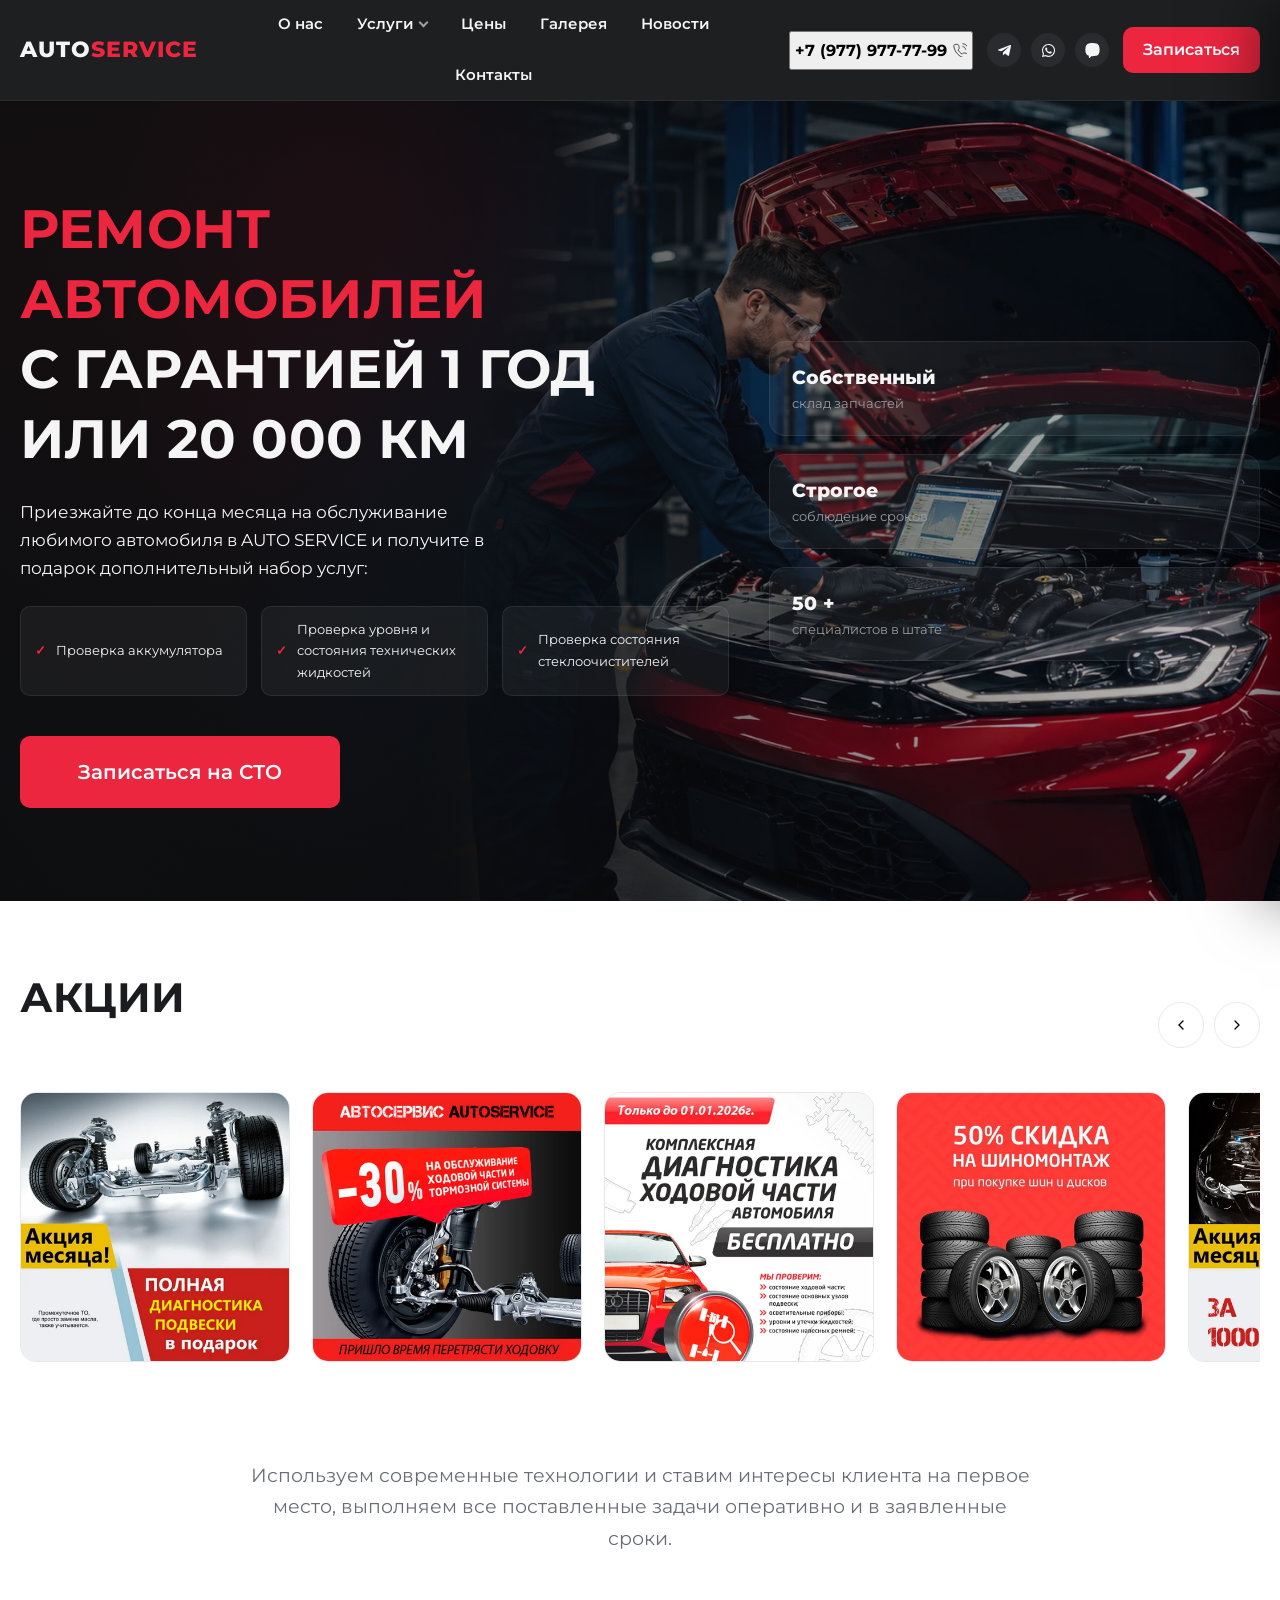
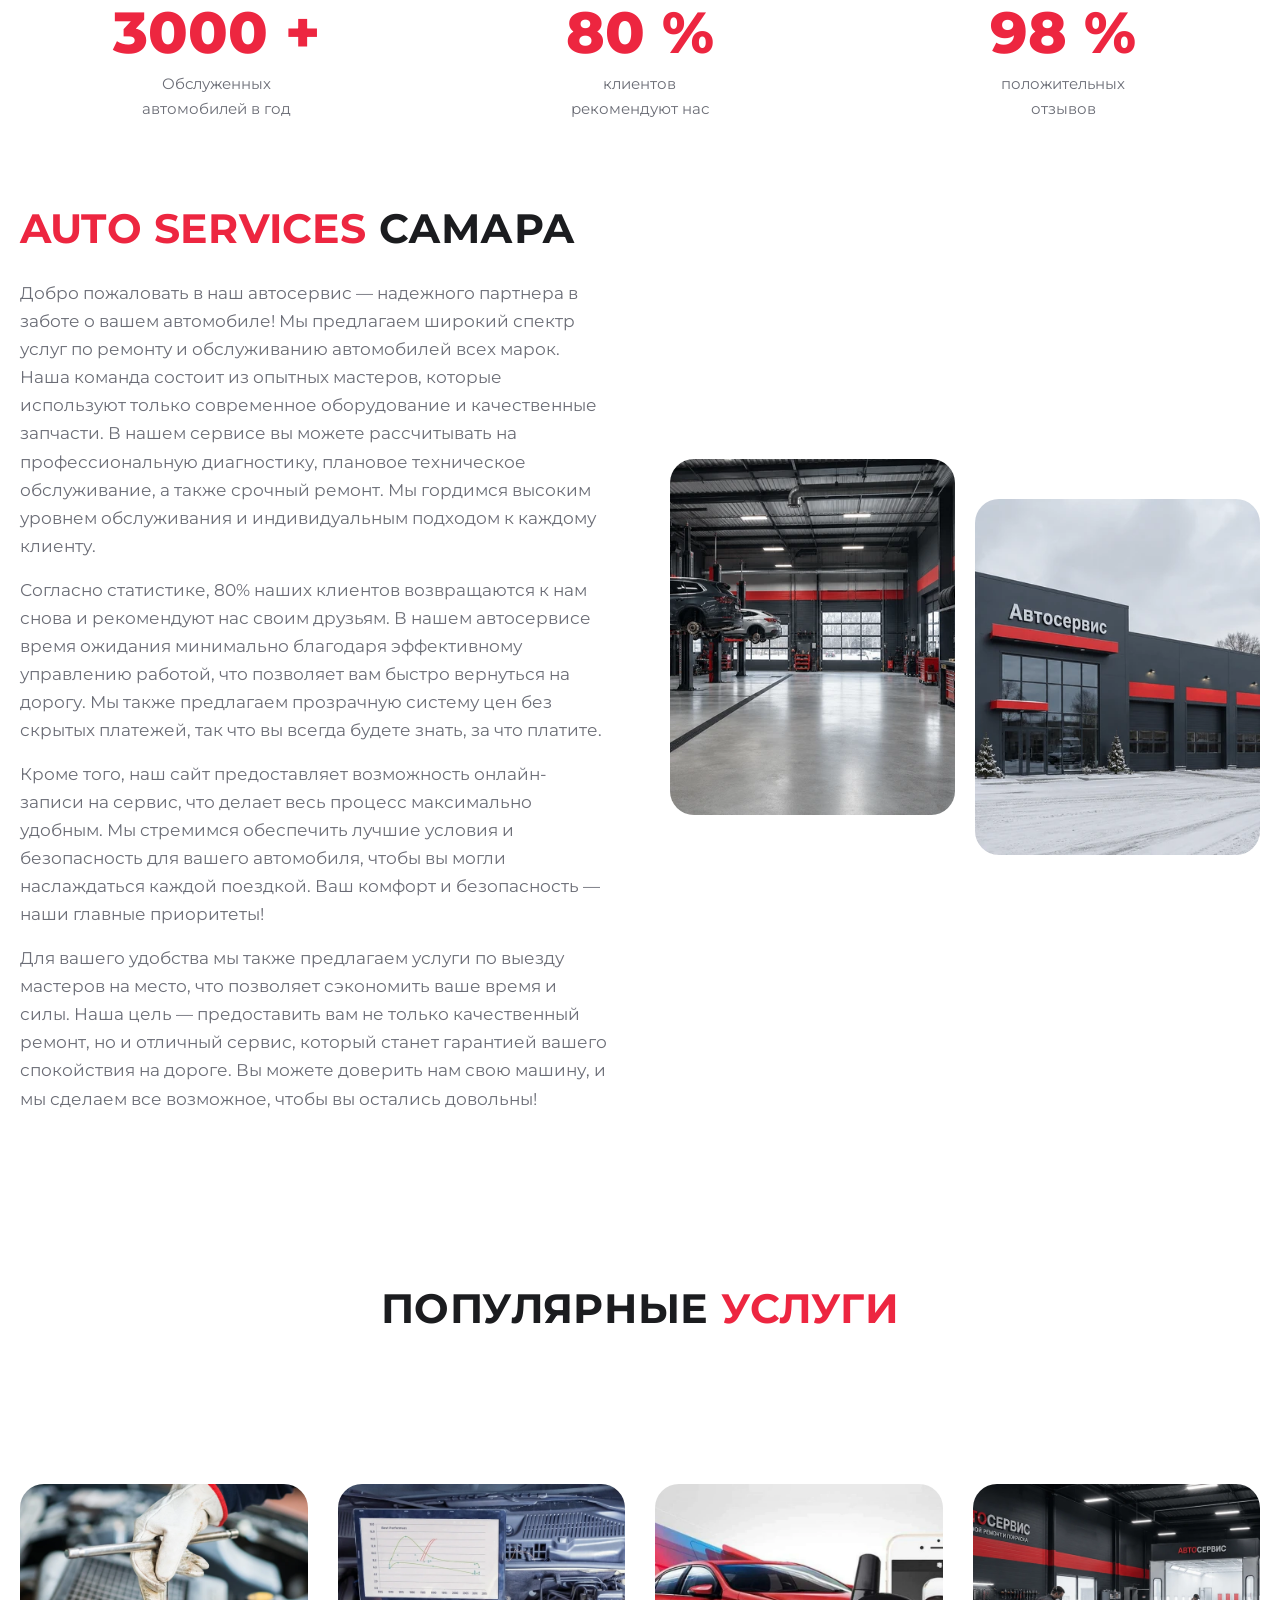
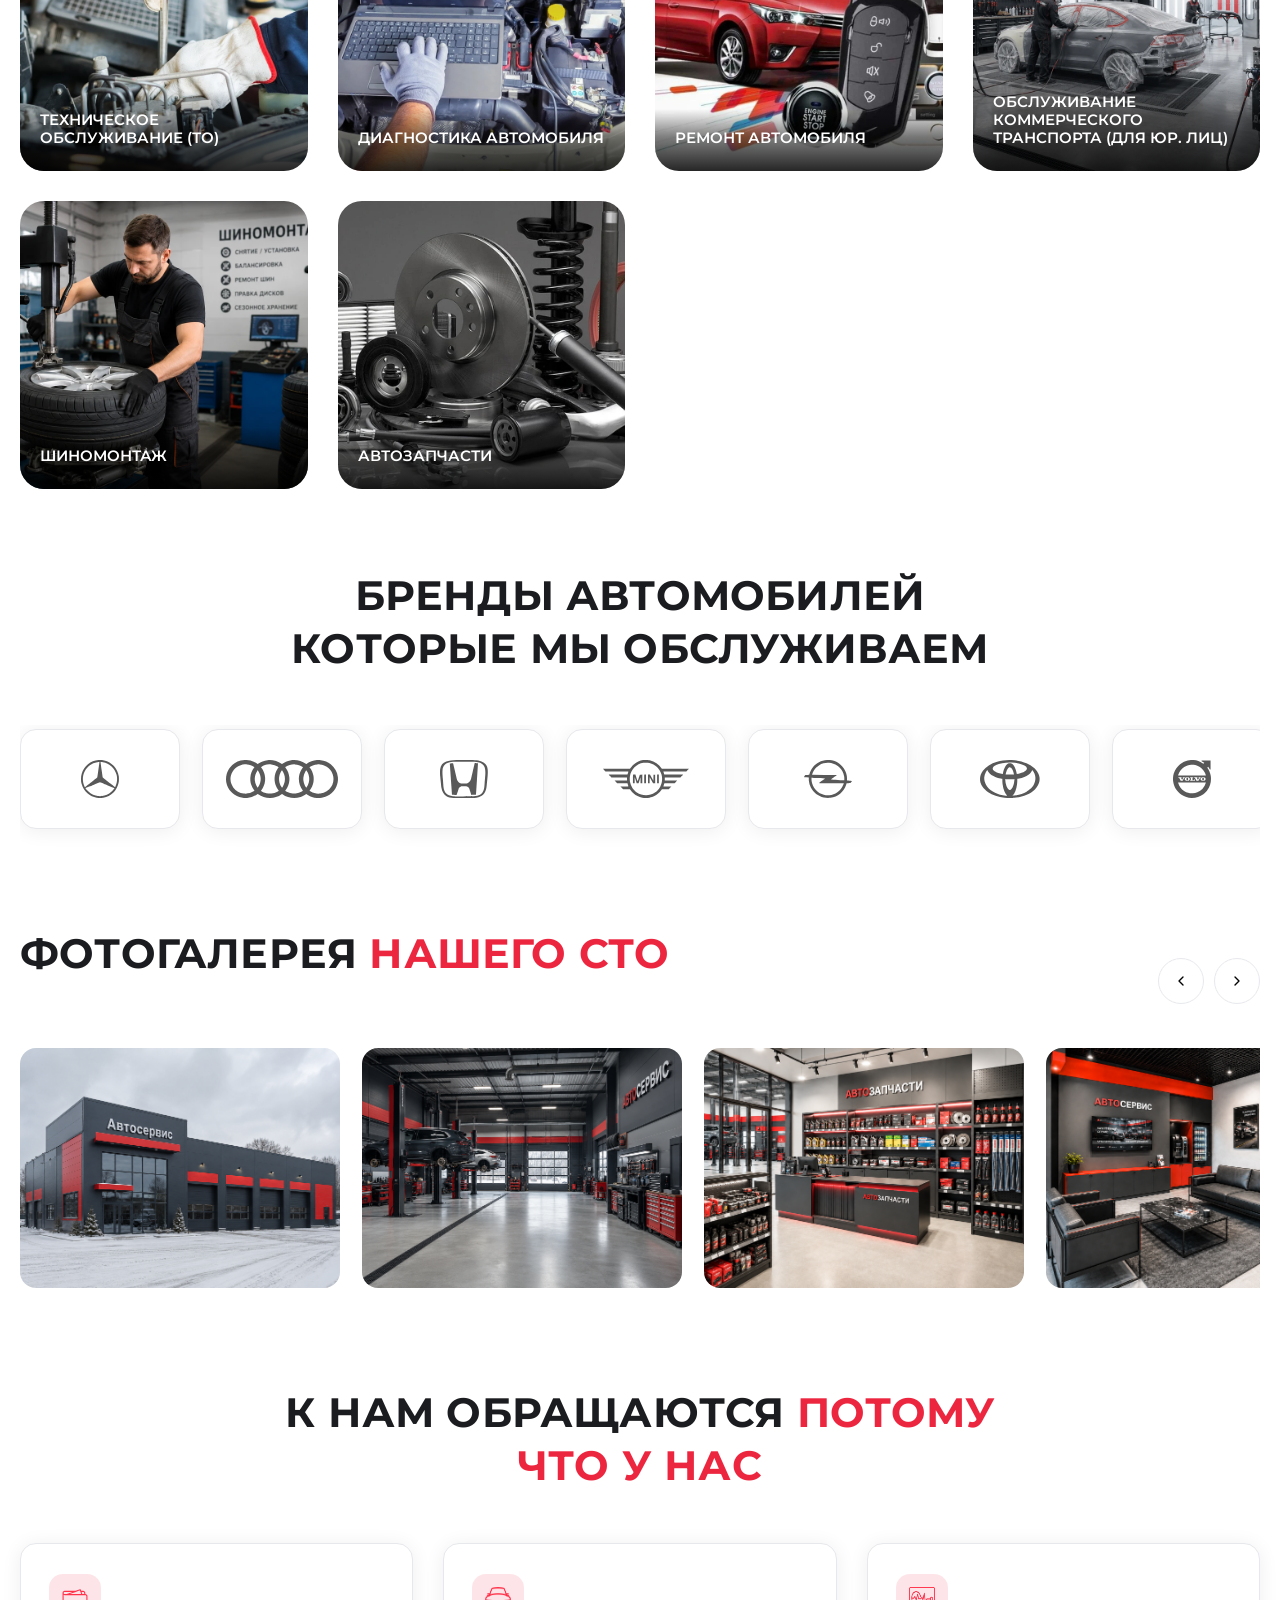
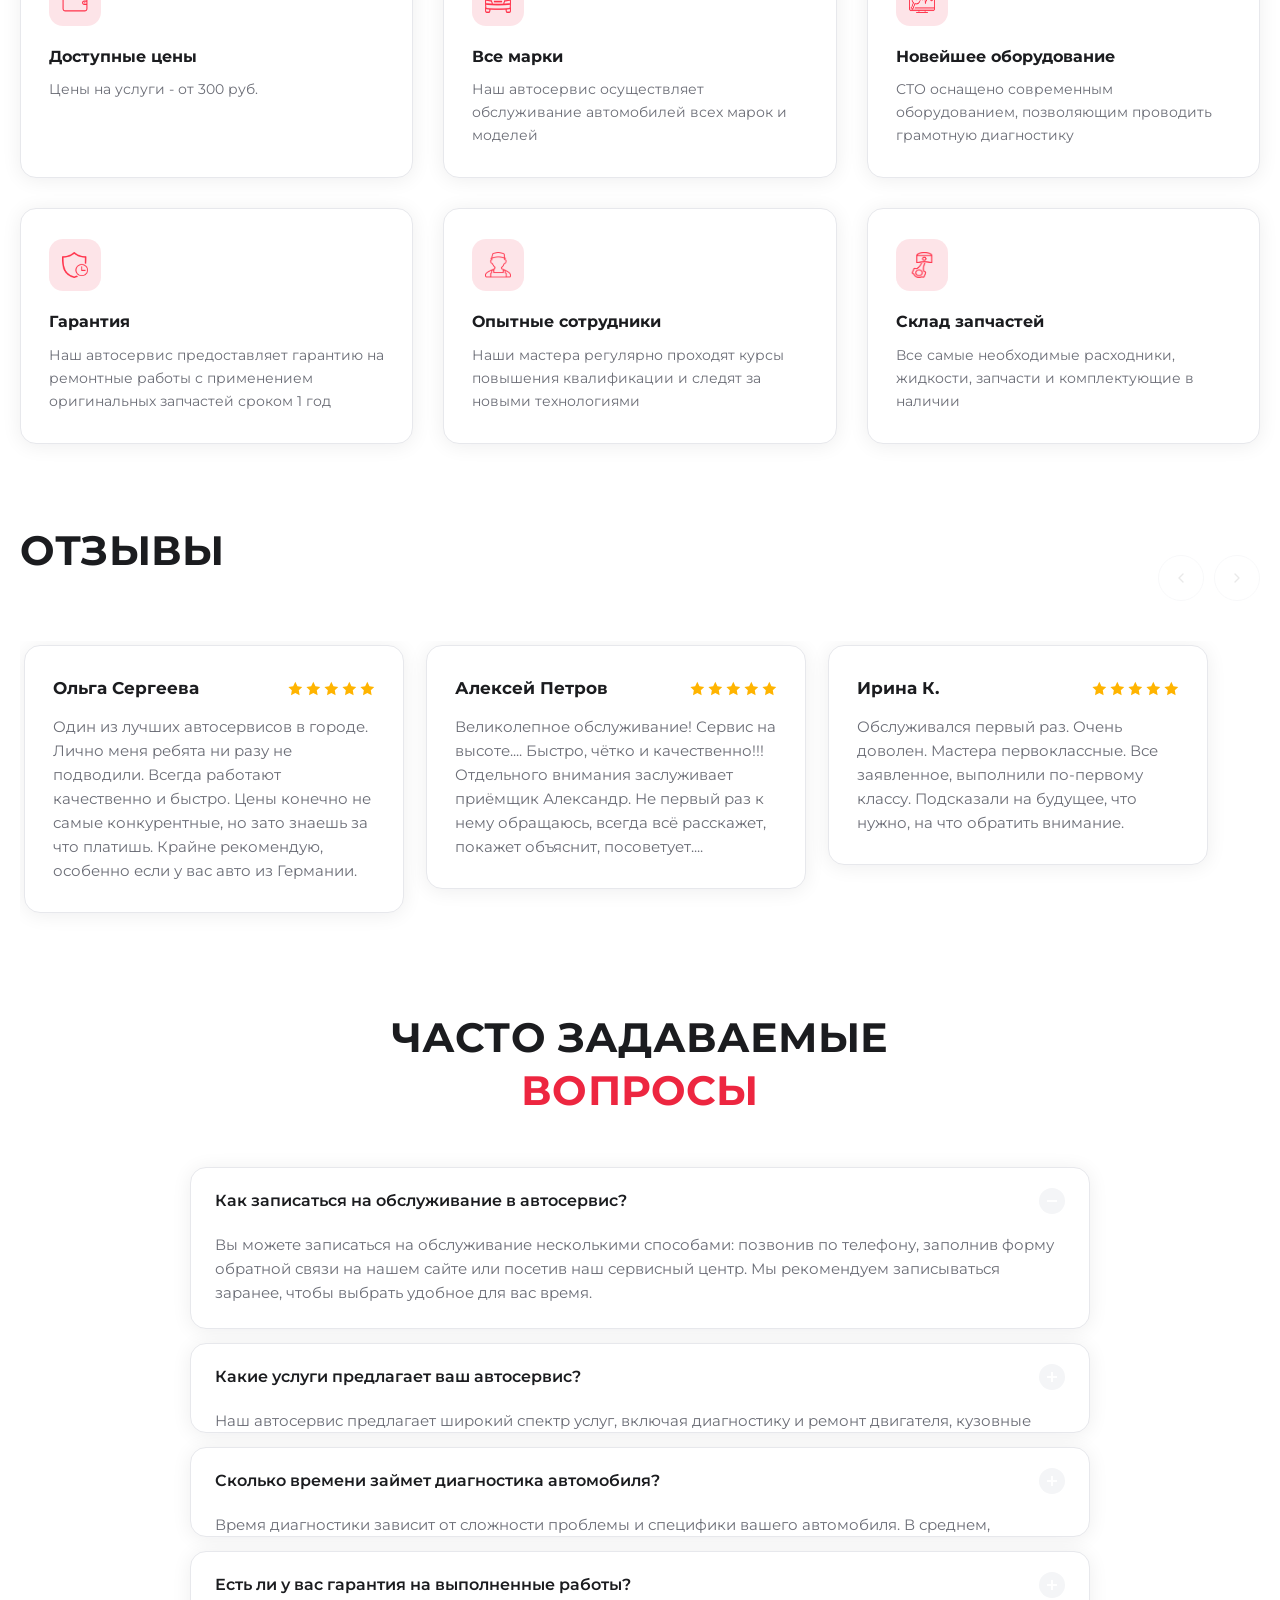
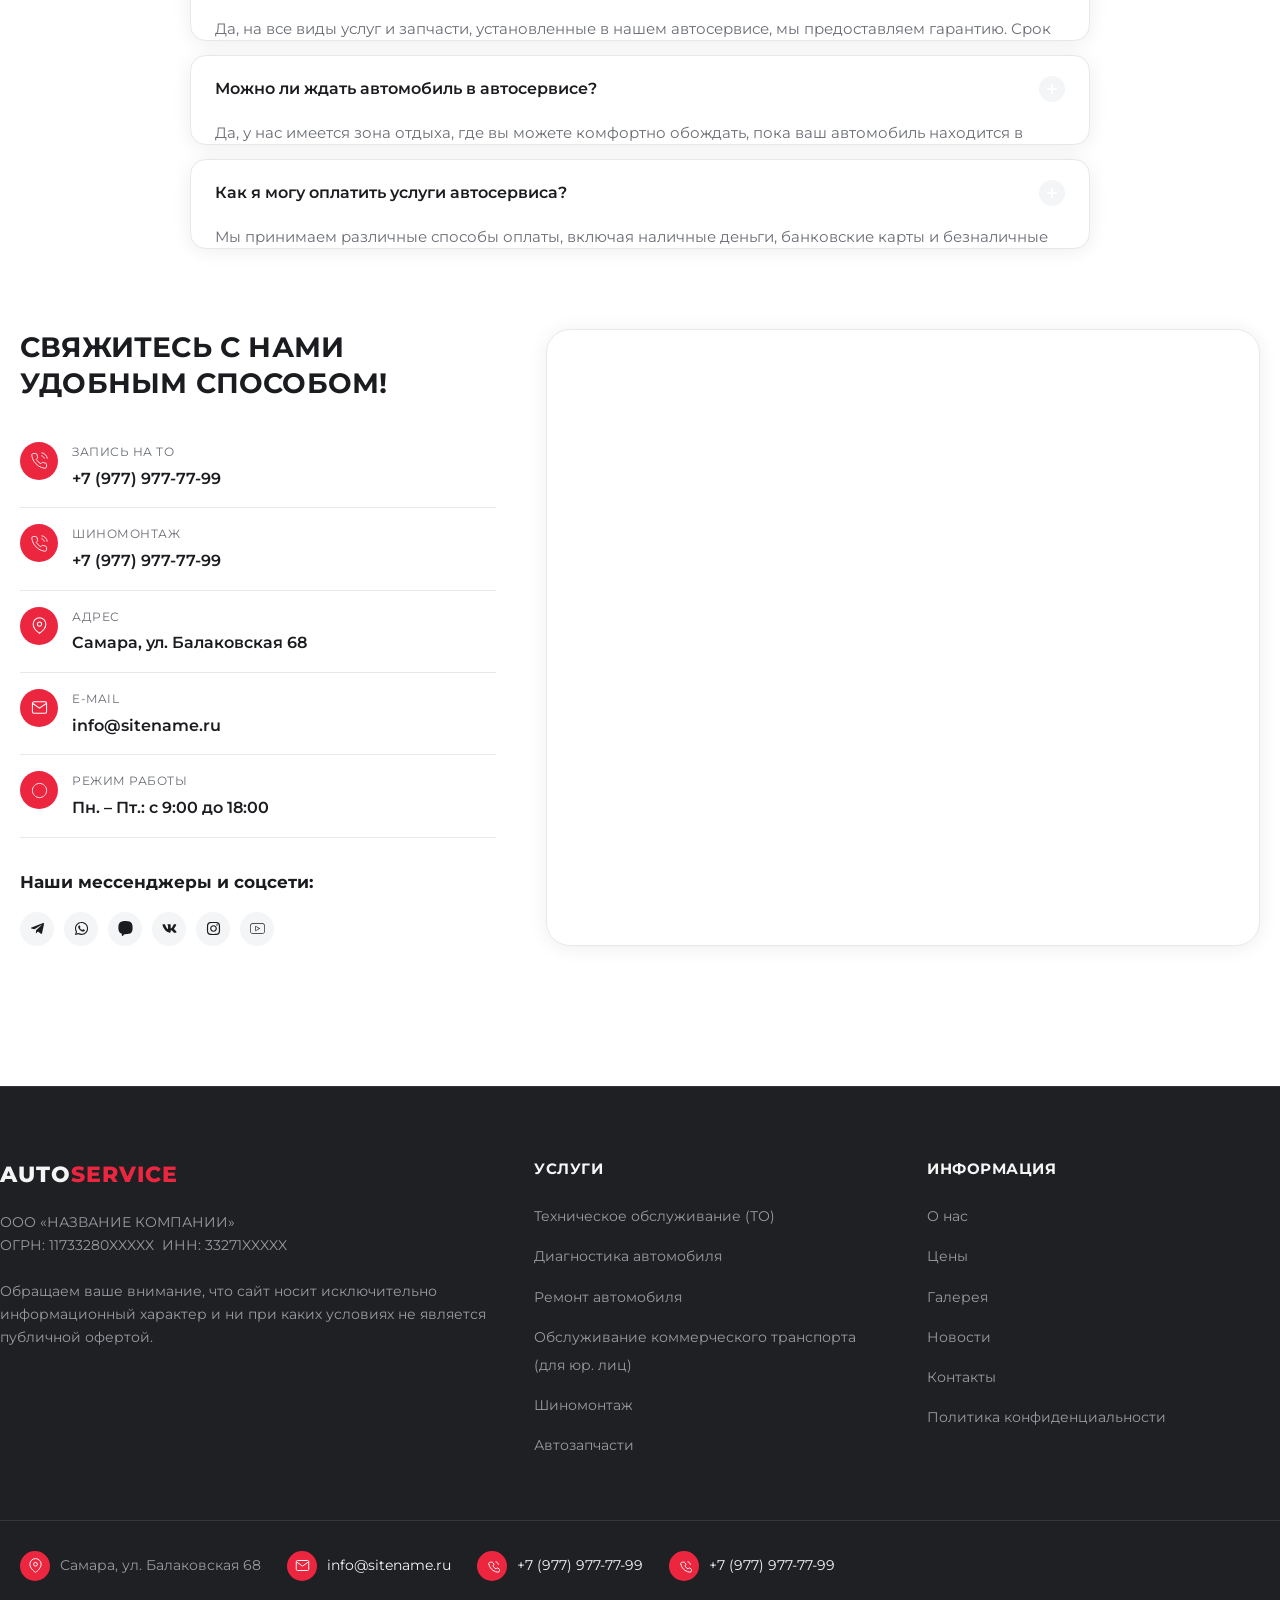
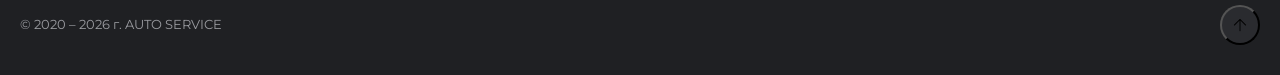
==== index.html @ 825cad97 "12" ====
<!doctype html>
<html lang="ru">
<head>
<meta charset="utf-8">
<title>AUTO SERVICE — автосервис в Самаре: ремонт, диагностика, шиномонтаж</title>
<meta name="description" content="Автосервис полного цикла в Самаре: ремонт двигателя, ходовой части, диагностика, шиномонтаж, детейлинг, установка доп. оборудования. Гарантия 1 год.">
<meta name="viewport" content="width=device-width, initial-scale=1">
<meta http-equiv="X-UA-Compatible" content="IE=edge">
<meta name="theme-color" content="#17181a">
<link rel="shortcut icon" type="image/x-icon" href="img/favicon.ico">
<link rel="stylesheet" href="css/vendor/fancybox.css">
<link rel="stylesheet" href="css/style.css">
</head>
<body class="">

<div class="overlay"></div>
<nav class="mobile_menu">
  <ul>
    <li><a href="about.html">О нас</a></li>
    <li class="has_sub">
		<a href="uslugi.html">Услуги<span class="submenu_toggle"></span></a>
		<ul>
			<li class="has_sub">
				<a href="uslugi-diagnostika.html">Техническое обслуживание (ТО)<span class="submenu_toggle"></span></a>
				<ul>
					<li><a href="uslugi-diagnostika-diagnostika-xodovoj-chasti.html">Замена масла в двигателе и фильтров</a></li>
					<li><a href="uslugi-diagnostika-diagnostika-xodovoj-chasti.html">Обслуживание АКПП, МКПП, DSG, вариаторов (замена масла)</a></li>
					<li><a href="uslugi-diagnostika-diagnostika-xodovoj-chasti.html">Замена ремня и цепей ГРМ</a></li>
					<li><a href="uslugi-diagnostika-diagnostika-xodovoj-chasti.html">Замена технических жидкостей (антифриз, тормозная, ГУР)</a></li>
					<li><a href="uslugi-diagnostika-diagnostika-xodovoj-chasti.html">Замена свечей зажигания</a></li>
					<li><a href="uslugi-diagnostika-diagnostika-xodovoj-chasti.html">Обслуживание кондиционера</a></li>
					<li><a href="uslugi-diagnostika-diagnostika-xodovoj-chasti.html">Промывка инжектора и топливной системы</a></li>
					<li><a href="uslugi-diagnostika-diagnostika-xodovoj-chasti.html">Промывка радиаторов (охлаждения, ГУР)</a></li>
					<li><a href="uslugi-diagnostika-diagnostika-xodovoj-chasti.html">Обслуживание тормозной системы (замена колодок)</a></li>
					<li><a href="uslugi-diagnostika-diagnostika-xodovoj-chasti.html">Послегарантийное комплексное ТО</a></li>
				</ul>
			</li>			
			<li class="has_sub">
				<a href="uslugi-diagnostika.html">Диагностика автомобиля<span class="submenu_toggle"></span></a>
				<ul>
					<li><a href="uslugi-diagnostika-diagnostika-xodovoj-chasti.html">Комплексная диагностика</a></li>
					<li><a href="uslugi-diagnostika-diagnostika-xodovoj-chasti.html">Компьютерная диагностика</a></li>
					<li><a href="uslugi-diagnostika-diagnostika-xodovoj-chasti.html">Диагностика двигателя и электрооборудования</a></li>
					<li><a href="uslugi-diagnostika-diagnostika-xodovoj-chasti.html">Диагностика АКПП, МКПП, DSG, вариаторов</a></li>
					<li><a href="uslugi-diagnostika-diagnostika-xodovoj-chasti.html">Диагностика ходовой части и подвески</a></li>
					<li><a href="uslugi-diagnostika-diagnostika-xodovoj-chasti.html">Диагностика рулевого управления</a></li>
					<li><a href="uslugi-diagnostika-diagnostika-xodovoj-chasti.html">Диагностика тормозной системы</a></li>
					<li><a href="uslugi-diagnostika-diagnostika-xodovoj-chasti.html">Диагностика системы охлаждения</a></li>
					<li><a href="uslugi-diagnostika-diagnostika-xodovoj-chasti.html">Диагностика кондиционера</a></li>	
				</ul>
			</li>
			<li class="has_sub">
				<a href="uslugi-diagnostika.html">Ремонт автомобиля<span class="submenu_toggle"></span></a>
				<ul>
					<li><a href="uslugi-diagnostika-diagnostika-xodovoj-chasti.html">Ремонт бензиновых и дизельных двигателей</a></li>
					<li><a href="uslugi-diagnostika-diagnostika-xodovoj-chasti.html">Ремонт АКПП, МКПП, DSG, вариаторов / Замена сцепления</a></li>
					<li><a href="uslugi-diagnostika-diagnostika-xodovoj-chasti.html">Ремонт подвески (замена сайлентблоков, рычагов, опор)</a></li>
					<li><a href="uslugi-diagnostika-diagnostika-xodovoj-chasti.html">Ремонт рулевой рейки</a></li>
					<li><a href="uslugi-diagnostika-diagnostika-xodovoj-chasti.html">Сход-развал колес</a></li>
					<li><a href="uslugi-diagnostika-diagnostika-xodovoj-chasti.html">Ремонт тормозной системы</a></li>
					<li><a href="uslugi-diagnostika-diagnostika-xodovoj-chasti.html">Замена тормозных дисков</a></li>
					<li><a href="uslugi-diagnostika-diagnostika-xodovoj-chasti.html">Ремонт выхлопной системы</a></li>
					<li><a href="uslugi-diagnostika-diagnostika-xodovoj-chasti.html">Ремонт системы охлаждения</a></li>
					<li><a href="uslugi-diagnostika-diagnostika-xodovoj-chasti.html">Ремонт топливной системы</a></li>
					<li><a href="uslugi-diagnostika-diagnostika-xodovoj-chasti.html">Ремонт автоэлектрики</a></li>
				</ul>
			</li>
			<li><a href="uslugi-diagnostika.html">Обслуживание коммерческого транспорта (для юр. лиц)</a></li>
			<li><a href="uslugi-diagnostika.html">Шиномонтаж</a></li>
			<li><a href="uslugi-diagnostika.html">Автозапчасти</a></li>
		</ul>
    </li>
    <li><a href="/">Цены</a></li>
    <li><a href="/">Галерея</a></li>
    <li><a href="news.html">Новости</a></li>
    <li><a href="kontaktyi.html">Контакты</a></li>
  </ul>
  <div class="mobile_menu_phone">
    <div class="phone_line"><a href="tel:+79779777799" style="font-weight:700;font-size:17px;">+7 (977) 977-77-99</a></div>
    <div class="phone_line"><a href="tel:+79779777799" style="font-weight:700;font-size:17px;">+7 (977) 977-77-99</a></div>
    <div style="margin-top:14px;"><a href="#feedback" class="btn full_width" data-modal="#feedback" data-modal-title="Заказать звонок">Заказать звонок</a></div>
  </div>
  <ul class="social_nav mobile_menu_social">
    <li><a href="/" target="_blank" rel="noopener"><svg width="15" height="15" viewBox="0 0 448 512" fill="currentColor"><path d="M446.7 98.6l-67.6 318.8c-5.1 22.5-18.4 28.1-37.3 17.5l-103-75.9-49.7 47.8c-5.5 5.5-10.1 10.1-20.7 10.1l7.4-104.9 190.9-172.5c8.3-7.4-1.8-11.5-12.9-4.1L117.8 284 16.2 252.2c-22.1-6.9-22.5-22.1 4.6-32.7L418.2 66.4c18.4-6.9 34.5 4.1 28.5 32.2z"/></svg></a></li>
    <li><a href="https://vk.com/" target="_blank" rel="noopener"><svg width="15" height="13.3" viewBox="0 0 576 512" fill="currentColor"><path d="M545 117.7c3.7-12.5 0-21.7-17.8-21.7h-58.9c-15 0-21.9 7.9-25.6 16.7 0 0-30 73.1-72.4 120.5-13.7 13.7-20 18.1-27.5 18.1-3.7 0-9.4-4.4-9.4-16.9V117.7c0-15-4.2-21.7-16.6-21.7h-92.6c-9.4 0-15 7-15 13.5 0 14.2 21.2 17.5 23.4 57.5v86.8c0 19-3.4 22.5-10.9 22.5-20 0-68.6-73.4-97.4-157.4-5.8-16.3-11.5-22.9-26.6-22.9H38.8c-16.8 0-20.2 7.9-20.2 16.7 0 15.6 20 93.1 93.1 195.5C160.4 378.1 229 416 291.4 416c37.5 0 42.1-8.4 42.1-22.9 0-66.8-3.4-73.1 15.4-73.1 8.7 0 23.7 4.4 58.7 38.1 40 40 46.6 57.9 69 57.9h58.9c16.8 0 25.3-8.4 20.4-25-11.2-34.9-86.9-106.7-90.3-111.5-8.7-11.2-6.2-16.2 0-26.2.1-.1 72-101.3 79.4-135.6z"/></svg></a></li>
    <li><a href="https://www.instagram.com/" target="_blank" rel="noopener"><svg width="15" height="17.1" viewBox="0 0 448 512" fill="currentColor"><path d="M224.1 141c-63.6 0-114.9 51.3-114.9 114.9s51.3 114.9 114.9 114.9S339 319.5 339 255.9 287.7 141 224.1 141zm0 189.6c-41.1 0-74.7-33.5-74.7-74.7s33.5-74.7 74.7-74.7 74.7 33.5 74.7 74.7-33.6 74.7-74.7 74.7zm146.4-194.3c0 14.9-12 26.8-26.8 26.8-14.9 0-26.8-12-26.8-26.8s12-26.8 26.8-26.8 26.8 12 26.8 26.8zm76.1 27.2c-1.7-35.9-9.9-67.7-36.2-93.9-26.2-26.2-58-34.4-93.9-36.2-37-2.1-147.9-2.1-184.9 0-35.8 1.7-67.6 9.9-93.9 36.1s-34.4 58-36.2 93.9c-2.1 37-2.1 147.9 0 184.9 1.7 35.9 9.9 67.7 36.2 93.9s58 34.4 93.9 36.2c37 2.1 147.9 2.1 184.9 0 35.9-1.7 67.7-9.9 93.9-36.2 26.2-26.2 34.4-58 36.2-93.9 2.1-37 2.1-147.8 0-184.8zM398.8 388c-7.8 19.6-22.9 34.7-42.6 42.6-29.5 11.7-99.5 9-132.1 9s-102.7 2.6-132.1-9c-19.6-7.8-34.7-22.9-42.6-42.6-11.7-29.5-9-99.5-9-132.1s-2.6-102.7 9-132.1c7.8-19.6 22.9-34.7 42.6-42.6 29.5-11.7 99.5-9 132.1-9s102.7-2.6 132.1 9c19.6 7.8 34.7 22.9 42.6 42.6 11.7 29.5 9 99.5 9 132.1s2.7 102.7-9 132.1z"/></svg></a></li>
  </ul>
</nav>
<div id="top_head">
<div class="head_top">
  <div class="wrapper head_top_inner">
    <a href="/" class="logo">AUTO<span>SERVICE</span></a>
    <nav class="top_menu">
      <ul>
        <li><a href="about.html">О нас</a></li>
        <li class="has_sub">
			<a href="uslugi.html">Услуги</a>
			<div class="nav_dropdown mega">
				<div>
					<div class="nav_dropdown_group_name"><a href="uslugi-diagnostika.html" style="color:inherit">Техническое обслуживание (ТО)</a></div>
					<a href="uslugi-diagnostika-diagnostika-xodovoj-chasti.html">Замена масла в двигателе и фильтров</a>
					<a href="uslugi-diagnostika-diagnostika-xodovoj-chasti.html">Обслуживание АКПП, МКПП, DSG, вариаторов (замена масла)</a>
					<a href="uslugi-diagnostika-diagnostika-xodovoj-chasti.html">Замена ремня и цепей ГРМ</a>
					<a href="uslugi-diagnostika-diagnostika-xodovoj-chasti.html">Замена технических жидкостей (антифриз, тормозная, ГУР)</a>
					<a href="uslugi-diagnostika-diagnostika-xodovoj-chasti.html">Замена свечей зажигания</a>
					<a href="uslugi-diagnostika-diagnostika-xodovoj-chasti.html">Обслуживание кондиционера</a>
					<a href="uslugi-diagnostika-diagnostika-xodovoj-chasti.html">Промывка инжектора и топливной системы</a>
					<a href="uslugi-diagnostika-diagnostika-xodovoj-chasti.html">Промывка радиаторов (охлаждения, ГУР)</a>
					<a href="uslugi-diagnostika-diagnostika-xodovoj-chasti.html">Обслуживание тормозной системы (замена колодок)</a>
					<a href="uslugi-diagnostika-diagnostika-xodovoj-chasti.html">Послегарантийное комплексное ТО</a>
				</div>
				<div>
					<div class="nav_dropdown_group_name"><a href="uslugi-diagnostika.html" style="color:inherit">Диагностика автомобиля</a></div>
					<a href="uslugi-diagnostika-diagnostika-xodovoj-chasti.html">Комплексная диагностика</a>
					<a href="uslugi-diagnostika-diagnostika-xodovoj-chasti.html">Компьютерная диагностика</a>
					<a href="uslugi-diagnostika-diagnostika-xodovoj-chasti.html">Диагностика двигателя и электрооборудования</a>
					<a href="uslugi-diagnostika-diagnostika-xodovoj-chasti.html">Диагностика АКПП, МКПП, DSG, вариаторов</a>
					<a href="uslugi-diagnostika-diagnostika-xodovoj-chasti.html">Диагностика ходовой части и подвески</a>
					<a href="uslugi-diagnostika-diagnostika-xodovoj-chasti.html">Диагностика рулевого управления</a>
					<a href="uslugi-diagnostika-diagnostika-xodovoj-chasti.html">Диагностика тормозной системы</a>
					<a href="uslugi-diagnostika-diagnostika-xodovoj-chasti.html">Диагностика системы охлаждения</a>
					<a href="uslugi-diagnostika-diagnostika-xodovoj-chasti.html">Диагностика кондиционера</a>
				</div>
				<div>
					<div class="nav_dropdown_group_name"><a href="uslugi-diagnostika.html" style="color:inherit">Ремонт автомобиля</a></div>
					<a href="uslugi-diagnostika-diagnostika-xodovoj-chasti.html">Ремонт бензиновых и дизельных двигателей</a>
					<a href="uslugi-diagnostika-diagnostika-xodovoj-chasti.html">Ремонт АКПП, МКПП, DSG, вариаторов / Замена сцепления</a>
					<a href="uslugi-diagnostika-diagnostika-xodovoj-chasti.html">Ремонт подвески (замена сайлентблоков, рычагов, опор)</a>
					<a href="uslugi-diagnostika-diagnostika-xodovoj-chasti.html">Ремонт рулевой рейки</a>
					<a href="uslugi-diagnostika-diagnostika-xodovoj-chasti.html">Сход-развал колес</a>
					<a href="uslugi-diagnostika-diagnostika-xodovoj-chasti.html">Ремонт тормозной системы</a>
					<a href="uslugi-diagnostika-diagnostika-xodovoj-chasti.html">Замена тормозных дисков</a>
					<a href="uslugi-diagnostika-diagnostika-xodovoj-chasti.html">Ремонт выхлопной системы</a>
					<a href="uslugi-diagnostika-diagnostika-xodovoj-chasti.html">Ремонт системы охлаждения</a>
					<a href="uslugi-diagnostika-diagnostika-xodovoj-chasti.html">Ремонт топливной системы</a>
					<a href="uslugi-diagnostika-diagnostika-xodovoj-chasti.html">Ремонт автоэлектрики</a>
				</div>
				<div>
					<div class="nav_dropdown_group_name"><a href="uslugi-diagnostika.html" style="color:inherit">Обслуживание коммерческого транспорта (для юр. лиц)</a></div>
				</div>
				<div>
					<div class="nav_dropdown_group_name"><a href="uslugi-diagnostika.html" style="color:inherit">Шиномонтаж</a></div>
				</div>
				<div>
					<div class="nav_dropdown_group_name"><a href="uslugi-diagnostika.html" style="color:inherit">Автозапчасти</a></div>
				</div>
			</div>
        </li>
        <li><a href="/">Цены</a></li>
        <li><a href="/">Галерея</a></li>
        <li><a href="news.html">Новости</a></li>
        <li><a href="kontaktyi.html">Контакты</a></li>
      </ul>
    </nav>

    <div class="head_top_actions">
      <div class="head_top_phone_wrap hidden_xs">
        <button class="head_top_phone_btn">
          +7 (977) 977-77-99
          <svg viewBox="0 0 20 20" fill="none" xmlns="http://www.w3.org/2000/svg"><path d="M14.05 5C15.0267 5.19057 15.9244 5.66826 16.6281 6.37194C17.3317 7.07561 17.8094 7.97326 18 8.95M14.05 1C16.0793 1.22544 17.9716 2.13417 19.4162 3.57701C20.8609 5.01984 21.772 6.91101 22 8.94M21 16.92V19.92C21.0011 20.1985 20.9441 20.4742 20.8325 20.7293C20.7209 20.9845 20.5573 21.2136 20.3521 21.4019C20.1468 21.5901 19.9046 21.7335 19.6407 21.8227C19.3769 21.9119 19.0974 21.9451 18.82 21.92C15.7428 21.5856 12.787 20.5341 10.19 18.85C7.77382 17.3147 5.72533 15.2662 4.18999 12.85C2.49997 10.2412 1.44824 7.27099 1.11999 4.18C1.095 3.90347 1.12787 3.62476 1.21649 3.36162C1.30512 3.09849 1.44756 2.85669 1.63476 2.65162C1.82196 2.44655 2.0498 2.28271 2.30379 2.17052C2.55777 2.05833 2.83233 2.00026 3.10999 2H6.10999C6.5953 1.99522 7.06579 2.16708 7.43376 2.48353C7.80173 2.79999 8.04207 3.23945 8.10999 3.72C8.23662 4.68007 8.47144 5.62273 8.80999 6.53C8.94454 6.88792 8.97366 7.27691 8.8939 7.65088C8.81415 8.02485 8.62886 8.36811 8.35999 8.64L7.08999 9.91C8.51355 12.4135 10.5864 14.4864 13.09 15.91L14.36 14.64C14.6319 14.3711 14.9751 14.1858 15.3491 14.1061C15.7231 14.0263 16.1121 14.0555 16.47 14.19C17.3773 14.5286 18.3199 14.7634 19.28 14.89C19.7658 14.9585 20.2094 15.2032 20.5265 15.5775C20.8437 15.9518 21.0122 16.4296 21 16.92Z" stroke="currentColor" stroke-width="1.4" stroke-linecap="round" stroke-linejoin="round" fill="none"/></svg>
        </button>
        <div class="head_top_phone_panel">
          <div class="phone_line">
            <a href="tel:+79779777799">+7 (977) 977-77-99</a>
            <div class="desc">Запись на ТО</div>
          </div>
          <div class="phone_line">
            <a href="tel:+79779777799">+7 (977) 977-77-99</a>
            <div class="desc">Шиномонтаж</div>
          </div>
          <a href="#feedback" class="btn full_width" data-modal="#feedback" data-modal-title="Заказать звонок">Заказать звонок</a>
          <div class="info_item"><span class="info_name">E-mail</span><a href="mailto:info@sitename.ru">info@sitename.ru</a></div>
          <div class="info_item"><span class="info_name">Адрес</span>Самара, ул. Балаковская 68</div>
          <div class="info_item"><span class="info_name">Режим работы</span>Пн. – Пт.: с 9:00 до 18:00</div>
          <ul class="social_nav">
            <li><a href="/" target="_blank" rel="noopener" aria-label="telegram"><svg width="15" height="15" viewBox="0 0 448 512" fill="currentColor"><path d="M446.7 98.6l-67.6 318.8c-5.1 22.5-18.4 28.1-37.3 17.5l-103-75.9-49.7 47.8c-5.5 5.5-10.1 10.1-20.7 10.1l7.4-104.9 190.9-172.5c8.3-7.4-1.8-11.5-12.9-4.1L117.8 284 16.2 252.2c-22.1-6.9-22.5-22.1 4.6-32.7L418.2 66.4c18.4-6.9 34.5 4.1 28.5 32.2z"/></svg></a></li>
            <li><a href="https://vk.com/" target="_blank" rel="noopener" aria-label="vk"><svg width="15" height="13.3" viewBox="0 0 576 512" fill="currentColor"><path d="M545 117.7c3.7-12.5 0-21.7-17.8-21.7h-58.9c-15 0-21.9 7.9-25.6 16.7 0 0-30 73.1-72.4 120.5-13.7 13.7-20 18.1-27.5 18.1-3.7 0-9.4-4.4-9.4-16.9V117.7c0-15-4.2-21.7-16.6-21.7h-92.6c-9.4 0-15 7-15 13.5 0 14.2 21.2 17.5 23.4 57.5v86.8c0 19-3.4 22.5-10.9 22.5-20 0-68.6-73.4-97.4-157.4-5.8-16.3-11.5-22.9-26.6-22.9H38.8c-16.8 0-20.2 7.9-20.2 16.7 0 15.6 20 93.1 93.1 195.5C160.4 378.1 229 416 291.4 416c37.5 0 42.1-8.4 42.1-22.9 0-66.8-3.4-73.1 15.4-73.1 8.7 0 23.7 4.4 58.7 38.1 40 40 46.6 57.9 69 57.9h58.9c16.8 0 25.3-8.4 20.4-25-11.2-34.9-86.9-106.7-90.3-111.5-8.7-11.2-6.2-16.2 0-26.2.1-.1 72-101.3 79.4-135.6z"/></svg></a></li>
            <li><a href="https://www.instagram.com/" target="_blank" rel="noopener" aria-label="instagram"><svg width="15" height="17.1" viewBox="0 0 448 512" fill="currentColor"><path d="M224.1 141c-63.6 0-114.9 51.3-114.9 114.9s51.3 114.9 114.9 114.9S339 319.5 339 255.9 287.7 141 224.1 141zm0 189.6c-41.1 0-74.7-33.5-74.7-74.7s33.5-74.7 74.7-74.7 74.7 33.5 74.7 74.7-33.6 74.7-74.7 74.7zm146.4-194.3c0 14.9-12 26.8-26.8 26.8-14.9 0-26.8-12-26.8-26.8s12-26.8 26.8-26.8 26.8 12 26.8 26.8zm76.1 27.2c-1.7-35.9-9.9-67.7-36.2-93.9-26.2-26.2-58-34.4-93.9-36.2-37-2.1-147.9-2.1-184.9 0-35.8 1.7-67.6 9.9-93.9 36.1s-34.4 58-36.2 93.9c-2.1 37-2.1 147.9 0 184.9 1.7 35.9 9.9 67.7 36.2 93.9s58 34.4 93.9 36.2c37 2.1 147.9 2.1 184.9 0 35.9-1.7 67.7-9.9 93.9-36.2 26.2-26.2 34.4-58 36.2-93.9 2.1-37 2.1-147.8 0-184.8zM398.8 388c-7.8 19.6-22.9 34.7-42.6 42.6-29.5 11.7-99.5 9-132.1 9s-102.7 2.6-132.1-9c-19.6-7.8-34.7-22.9-42.6-42.6-11.7-29.5-9-99.5-9-132.1s-2.6-102.7 9-132.1c7.8-19.6 22.9-34.7 42.6-42.6 29.5-11.7 99.5-9 132.1-9s102.7-2.6 132.1 9c19.6 7.8 34.7 22.9 42.6 42.6 11.7 29.5 9 99.5 9 132.1s2.7 102.7-9 132.1z"/></svg></a></li>
          </ul>
        </div>
      </div>

      <ul class="social_nav hidden_xs">
        <li><a href="/" target="_blank" rel="noopener" aria-label="telegram"><svg width="15" height="15" viewBox="0 0 448 512" fill="currentColor"><path d="M446.7 98.6l-67.6 318.8c-5.1 22.5-18.4 28.1-37.3 17.5l-103-75.9-49.7 47.8c-5.5 5.5-10.1 10.1-20.7 10.1l7.4-104.9 190.9-172.5c8.3-7.4-1.8-11.5-12.9-4.1L117.8 284 16.2 252.2c-22.1-6.9-22.5-22.1 4.6-32.7L418.2 66.4c18.4-6.9 34.5 4.1 28.5 32.2z"/></svg></a></li>
        <li><a href="https://api.whatsapp.com/send?phone=" target="_blank" rel="noopener" aria-label="whatsapp"><svg width="15" height="15" viewBox="0 0 448 512" fill="currentColor"><path d="M380.9 97.1C339 55.1 283.2 32 223.9 32c-122.4 0-222 99.6-222 222 0 39.1 10.2 77.3 29.6 111L0 480l117.7-30.9c32.4 17.7 68.9 27 106.1 27h.1c122.3 0 224.1-99.6 224.1-222 0-59.3-25.2-115-67.1-157zm-157 341.6c-33.2 0-65.7-8.9-94-25.7l-6.7-4-69.8 18.3L72 359.2l-4.4-7c-18.5-29.4-28.2-63.3-28.2-98.2 0-101.7 82.8-184.5 184.6-184.5 49.3 0 95.6 19.2 130.4 54.1 34.8 34.9 56.2 81.2 56.1 130.5 0 101.8-84.9 184.6-186.6 184.6zm101.2-138.2c-5.5-2.8-32.8-16.2-37.9-18-5.1-1.9-8.8-2.8-12.5 2.8-3.7 5.6-14.3 18-17.6 21.8-3.2 3.7-6.5 4.2-12 1.4-32.6-16.3-54-29.1-75.5-66-5.7-9.8 5.7-9.1 16.3-30.3 1.8-3.7.9-6.9-.5-9.7-1.4-2.8-12.5-30.1-17.1-41.2-4.5-10.8-9.1-9.3-12.5-9.5-3.2-.2-6.9-.2-10.6-.2-3.7 0-9.7 1.4-14.8 6.9-5.1 5.6-19.4 19-19.4 46.3 0 27.3 19.9 53.7 22.6 57.4 2.8 3.7 39.1 59.7 94.8 83.8 35.2 15.2 49 16.5 66.6 13.9 10.7-1.6 32.8-13.4 37.4-26.4 4.6-13 4.6-24.1 3.2-26.4-1.3-2.5-5-3.9-10.5-6.6z"/></svg></a></li>
        <li><a href="viber://chat?number=" target="_blank" rel="noopener" aria-label="viber"><svg width="15" height="15" viewBox="0 0 512 512" fill="currentColor"><path d="M444 49.9C431.3 38.2 379.9.9 265.3.4c0 0-135.1-8.1-200.9 52.3C27.8 89.3 14.9 143 13.5 209.5c-1.4 66.5-3.1 191.1 117 224.9h.1l-.1 51.6s-.8 20.9 13 25.1c16.6 5.2 26.4-10.7 42.3-27.8 8.7-9.4 20.7-23.2 29.8-33.7 82.2 6.9 145.3-8.9 152.5-11.2 16.6-5.4 110.5-17.4 125.7-142 15.8-128.6-7.6-209.8-49.8-246.5z"/></svg></a></li>
      </ul>

      <button class="btn hidden_xs" data-modal="#feedback" data-modal-title="Записаться на СТО">Записаться</button>

      <button class="burger" aria-label="Меню"><span></span></button>
    </div>
  </div>
</div>
<div class="head_top_spacer"></div></div>

<main>

<section class="hero">
  <div class="hero_media"><img src="img/43ffbc74-d67e-4b13-aaac-283a6806bab0_1910x1080_3d7.webp" alt="" loading="eager"></div>
  <div class="hero_content">
    <div class="wrapper">
      <div class="hero_grid">
        <div data-reveal>
          <h1><span>Ремонт автомобилей</span> <br>с гарантией 1 год <br>или 20 000 км</h1>
          <div class="hero_subtitle">Приезжайте до конца месяца на обслуживание любимого автомобиля в AUTO SERVICE и получите в подарок дополнительный набор услуг:</div>
          <div class="hero_features">
            <div class="item">Проверка аккумулятора</div>
            <div class="item">Проверка уровня и состояния технических жидкостей</div>
            <div class="item">Проверка состояния стеклоочистителей</div>
          </div>
          <div class="push30"></div>
          <a href="#feedback" class="btn anim_link btn_xl" data-modal="#feedback" data-modal-title="Записаться на СТО" data-modal-theme="Запись на СТО">Записаться на СТО</a>
        </div>
        <div class="hero_stats" data-reveal="right">
          <div class="stat">
            <div class="stat_name">Собственный</div>
            <div class="stat_subtitle">склад запчастей</div>
          </div>
          <div class="stat">
            <div class="stat_name">Строгое</div>
            <div class="stat_subtitle">соблюдение сроков</div>
          </div>
          <div class="stat">
            <div class="stat_name">50 +</div>
            <div class="stat_subtitle">специалистов в штате</div>
          </div>
        </div>
      </div>
    </div>
  </div>
</section>

<div class="push70"></div>

<div class="section pt0" id="block_akcii">
  <div class="wrapper">
    <div class="carousel_head" data-reveal>
      <h2>Акции</h2>
      <div class="carousel_nav">
        <button type="button" data-carousel-prev aria-label="Назад"><svg width="16" height="16" viewBox="0 0 24 24" fill="none"><path d="M15 6l-6 6 6 6" stroke="currentColor" stroke-width="2" fill="none" stroke-linecap="round" stroke-linejoin="round"/></svg></button>
        <button type="button" data-carousel-next aria-label="Вперёд"><svg width="16" height="16" viewBox="0 0 24 24" fill="none"><path d="M9 6l6 6-6 6" stroke="currentColor" stroke-width="2" fill="none" stroke-linecap="round" stroke-linejoin="round"/></svg></button>
      </div>
    </div>
    <div class="carousel_block">
      <div class="akcii_carousel carousel_track" data-carousel-scroll>
        <a href="#feedback" class="akcii_item" data-modal="#feedback" data-modal-title="Учавствовать в акции: Диагностика ходовой за 0 ₽" data-modal-theme="Запись по акции: Диагностика ходовой за 0 ₽">
          <img loading="lazy" src="img/action1.webp" alt="Диагностика ходовой за 0 ₽">
        </a>
        <a href="#feedback" class="akcii_item" data-modal="#feedback" data-modal-title="Учавствовать в акции: -30% на обслуживание ходовой части" data-modal-theme="Запись по акции: -30% на обслуживание ходовой части">
          <img loading="lazy" src="img/action3.webp" alt="-30% на обслуживание ходовой части">
        </a>
        <a href="#feedback" class="akcii_item" data-modal="#feedback" data-modal-title="Учавствовать в акции: Комплексная диагностика ходовой части авто" data-modal-theme="Запись по акции: Комплексная диагностика ходовой части авто">
          <img loading="lazy" src="img/action4.webp" alt="Комплексная диагностика ходовой части авто">
        </a>
        <a href="#feedback" class="akcii_item" data-modal="#feedback" data-modal-title="Учавствовать в акции: 50% на шиномонтаж при покупке шин и дисков" data-modal-theme="Запись по акции: 50% на шиномонтаж при покупке шин и дисков">
          <img loading="lazy" src="img/action5.webp" alt="50% на шиномонтаж при покупке шин и дисков">
        </a>
        <a href="#feedback" class="akcii_item" data-modal="#feedback" data-modal-title="Учавствовать в акции: Полная проверка авто за 1000 ₽" data-modal-theme="Запись по акции: Полная проверка авто за 1000 ₽">
          <img loading="lazy" src="img/action2.webp" alt="Полная проверка авто за 1000 ₽">
        </a>
        <a href="#feedback" class="akcii_item" data-modal="#feedback" data-modal-title="Учавствовать в акции: Установка доп. оборудования - 20%" data-modal-theme="Запись по акции: Установка доп. оборудования - 20%">
          <img loading="lazy" src="img/action6.webp" alt="Установка доп. оборудования - 20%">
        </a>
      </div>
    </div>
  </div>
</div>

<div class="section pt0" id="block_preim_num">
  <div class="wrapper">
    <div class="nums_slogan" data-reveal>Используем современные технологии и ставим интересы клиента на первое место, выполняем все поставленные задачи оперативно и в заявленные сроки.</div>
    <div class="nums" data-reveal-group>
      <div class="item">
        <div class="item_name">3000 +</div>
        <div class="item_desc">Обслуженных <br>автомобилей в год</div>
      </div>
      <div class="item">
        <div class="item_name">80 %</div>
        <div class="item_desc">клиентов <br>рекомендуют нас</div>
      </div>
      <div class="item">
        <div class="item_name">98 %</div>
        <div class="item_desc">положительных <br>отзывов</div>
      </div>
    </div>
  </div>
</div>


<div class="section pt0" id="block_company">
  <div class="wrapper">
    <div class="about_grid">
      <div data-reveal="left">
        <h2><span class="theme_color">AUTO SERVICES</span> Самара</h2>
        <p>Добро пожаловать в наш автосервис — надежного партнера в заботе о вашем автомобиле! Мы предлагаем широкий спектр услуг по ремонту и обслуживанию автомобилей всех марок. Наша команда состоит из опытных мастеров, которые используют только современное оборудование и качественные запчасти. В нашем сервисе вы можете рассчитывать на профессиональную диагностику, плановое техническое обслуживание, а также срочный ремонт. Мы гордимся высоким уровнем обслуживания и индивидуальным подходом к каждому клиенту.</p><p>Согласно статистике, 80% наших клиентов возвращаются к нам снова и рекомендуют нас своим друзьям. В нашем автосервисе время ожидания минимально благодаря эффективному управлению работой, что позволяет вам быстро вернуться на дорогу. Мы также предлагаем прозрачную систему цен без скрытых платежей, так что вы всегда будете знать, за что платите.</p><p>Кроме того, наш сайт предоставляет возможность онлайн-записи на сервис, что делает весь процесс максимально удобным. Мы стремимся обеспечить лучшие условия и безопасность для вашего автомобиля, чтобы вы могли наслаждаться каждой поездкой. Ваш комфорт и безопасность — наши главные приоритеты!</p><p>Для вашего удобства мы также предлагаем услуги по выезду мастеров на место, что позволяет сэкономить ваше время и силы. Наша цель — предоставить вам не только качественный ремонт, но и отличный сервис, который станет гарантией вашего спокойствия на дороге. Вы можете доверить нам свою машину, и мы сделаем все возможное, чтобы вы остались довольны!</p>
      </div>
      <div class="about_images" data-reveal="right">
        <img class="img1" src="img/89d6a08b-140f-4edd-8799-de018ed88d60.webp" alt="Автосервис изнутри">
        <img class="img2" src="img/c5cf43bf-f434-4cf3-97ea-f0a60b3f8b67_520x470_799.webp" alt="Автосервис изнутри">
      </div>
    </div>
  </div>
</div>

<div class="section" id="block_service" data-tabs>
  <div class="wrapper">
    <div class="section_head" data-reveal><h2>Популярные <span>услуги</span></h2></div>
    <div class="tabs_nav" data-reveal>
      <button data-tab-btn="all" class="is_active">Все направления</button>
      <button data-tab-btn="avtoservis" class="">Техническое обслуживание (ТО)</button>
      <button data-tab-btn="diagnostika" class="">Диагностика</button>
      <button data-tab-btn="dop-oborudovanie" class="">Ремонт автомобиля</button>
    </div>
    <div data-tab-pane="all" class="tab_pane is_active">
      <div class="services_grid" data-reveal-group>
		<a href="uslugi-diagnostika.html" class="service_item"><img src="img/12.webp" alt="Техническое обслуживание (ТО)" loading="lazy"><span class="service_name">Техническое обслуживание (ТО)</span></a>
		<a href="uslugi-diagnostika.html" class="service_item"><img src="img/d525d35s-1920.webp" alt="Диагностика автомобиля" loading="lazy"><span class="service_name">Диагностика автомобиля</span></a>
		<a href="uslugi-diagnostika.html" class="service_item"><img src="img/i-1.webp" alt="Ремонт автомобиля" loading="lazy"><span class="service_name">Ремонт автомобиля</span></a>
		<a href="uslugi-diagnostika.html" class="service_item"><img src="img/97759c41-55a9-44b9-9a57-c8911961d295.webp" alt="Обслуживание коммерческого транспорта (для юр. лиц)" loading="lazy"><span class="service_name">Обслуживание коммерческого транспорта (для юр. лиц)</span></a>
		<a href="uslugi-diagnostika.html" class="service_item"><img src="img/858c81d3-0e99-4c18-a770-fed4e215f48f.webp" alt="Шиномонтаж" loading="lazy"><span class="service_name">Шиномонтаж</span></a>
		<a href="uslugi-diagnostika.html" class="service_item"><img src="img/18o1mjcp4qzaffqmnkxeilbca0g8uhf5ar72lmw4zn6reu-fimnsarwvt596plb5k945czvb6pp-naru8-pyb-jt.webp" alt="Автозапчасти" loading="lazy"><span class="service_name">Автозапчасти</span></a>
      </div>
    </div>
    <div data-tab-pane="avtoservis" class="tab_pane ">
      <div class="services_grid" data-reveal-group>
		<a href="uslugi-diagnostika-diagnostika-xodovoj-chasti.html" class="service_item"><img src="img/12.webp" alt="" loading="lazy"><span class="service_name">Замена масла в двигателе и фильтров</span></a>
		<a href="uslugi-diagnostika-diagnostika-xodovoj-chasti.html" class="service_item"><img src="img/12.webp" alt="" loading="lazy"><span class="service_name">Обслуживание АКПП, МКПП, DSG, вариаторов (замена масла)</span></a>
		<a href="uslugi-diagnostika-diagnostika-xodovoj-chasti.html" class="service_item"><img src="img/12.webp" alt="" loading="lazy"><span class="service_name">Замена ремня и цепей ГРМ</span></a>
		<a href="uslugi-diagnostika-diagnostika-xodovoj-chasti.html" class="service_item"><img src="img/12.webp" alt="" loading="lazy"><span class="service_name">Замена технических жидкостей (антифриз, тормозная, ГУР)</span></a>
		<a href="uslugi-diagnostika-diagnostika-xodovoj-chasti.html" class="service_item"><img src="img/12.webp" alt="" loading="lazy"><span class="service_name">Замена свечей зажигания</span></a>
		<a href="uslugi-diagnostika-diagnostika-xodovoj-chasti.html" class="service_item"><img src="img/12.webp" alt="" loading="lazy"><span class="service_name">Обслуживание кондиционера</span></a>
		<a href="uslugi-diagnostika-diagnostika-xodovoj-chasti.html" class="service_item"><img src="img/12.webp" alt="" loading="lazy"><span class="service_name">Промывка инжектора и топливной системы</span></a>
		<a href="uslugi-diagnostika-diagnostika-xodovoj-chasti.html" class="service_item"><img src="img/12.webp" alt="" loading="lazy"><span class="service_name">Промывка радиаторов (охлаждения, ГУР)</span></a>
		<a href="uslugi-diagnostika-diagnostika-xodovoj-chasti.html" class="service_item"><img src="img/12.webp" alt="" loading="lazy"><span class="service_name">Обслуживание тормозной системы (замена колодок)</span></a>
		<a href="uslugi-diagnostika-diagnostika-xodovoj-chasti.html" class="service_item"><img src="img/12.webp" alt="" loading="lazy"><span class="service_name">Послегарантийное комплексное ТО</span></a>
      </div>
    </div>
    <div data-tab-pane="diagnostika" class="tab_pane ">
      <div class="services_grid" data-reveal-group>
		<a href="uslugi-diagnostika-diagnostika-xodovoj-chasti.html" class="service_item"><img src="img/12.webp" alt="" loading="lazy"><span class="service_name">Комплексная диагностика</span></a>
		<a href="uslugi-diagnostika-diagnostika-xodovoj-chasti.html" class="service_item"><img src="img/12.webp" alt="" loading="lazy"><span class="service_name">Компьютерная диагностика</span></a>
		<a href="uslugi-diagnostika-diagnostika-xodovoj-chasti.html" class="service_item"><img src="img/12.webp" alt="" loading="lazy"><span class="service_name">Диагностика двигателя и электрооборудования</span></a>
		<a href="uslugi-diagnostika-diagnostika-xodovoj-chasti.html" class="service_item"><img src="img/12.webp" alt="" loading="lazy"><span class="service_name">Диагностика АКПП, МКПП, DSG, вариаторов</span></a>
		<a href="uslugi-diagnostika-diagnostika-xodovoj-chasti.html" class="service_item"><img src="img/12.webp" alt="" loading="lazy"><span class="service_name">Диагностика ходовой части и подвески</span></a>
		<a href="uslugi-diagnostika-diagnostika-xodovoj-chasti.html" class="service_item"><img src="img/12.webp" alt="" loading="lazy"><span class="service_name">Диагностика рулевого управления</span></a>
		<a href="uslugi-diagnostika-diagnostika-xodovoj-chasti.html" class="service_item"><img src="img/12.webp" alt="" loading="lazy"><span class="service_name">Диагностика тормозной системы</span></a>
		<a href="uslugi-diagnostika-diagnostika-xodovoj-chasti.html" class="service_item"><img src="img/12.webp" alt="" loading="lazy"><span class="service_name">Диагностика системы охлаждения</span></a>
		<a href="uslugi-diagnostika-diagnostika-xodovoj-chasti.html" class="service_item"><img src="img/12.webp" alt="" loading="lazy"><span class="service_name">Диагностика кондиционера</span></a>
      </div>
    </div>
    <div data-tab-pane="dop-oborudovanie" class="tab_pane ">
      <div class="services_grid" data-reveal-group>
		<a href="uslugi-diagnostika-diagnostika-xodovoj-chasti.html" class="service_item"><img src="img/12.webp" alt="" loading="lazy"><span class="service_name">Ремонт бензиновых и дизельных двигателей</span></a>
		<a href="uslugi-diagnostika-diagnostika-xodovoj-chasti.html" class="service_item"><img src="img/12.webp" alt="" loading="lazy"><span class="service_name">Ремонт АКПП, МКПП, DSG, вариаторов / Замена сцепления</span></a>
		<a href="uslugi-diagnostika-diagnostika-xodovoj-chasti.html" class="service_item"><img src="img/12.webp" alt="" loading="lazy"><span class="service_name">Ремонт подвески (замена сайлентблоков, рычагов, опор)</span></a>
		<a href="uslugi-diagnostika-diagnostika-xodovoj-chasti.html" class="service_item"><img src="img/12.webp" alt="" loading="lazy"><span class="service_name">Ремонт рулевой рейки</span></a>
		<a href="uslugi-diagnostika-diagnostika-xodovoj-chasti.html" class="service_item"><img src="img/12.webp" alt="" loading="lazy"><span class="service_name">Сход-развал колес</span></a>
		<a href="uslugi-diagnostika-diagnostika-xodovoj-chasti.html" class="service_item"><img src="img/12.webp" alt="" loading="lazy"><span class="service_name">Ремонт тормозной системы</span></a>
		<a href="uslugi-diagnostika-diagnostika-xodovoj-chasti.html" class="service_item"><img src="img/12.webp" alt="" loading="lazy"><span class="service_name">Замена тормозных дисков</span></a>
		<a href="uslugi-diagnostika-diagnostika-xodovoj-chasti.html" class="service_item"><img src="img/12.webp" alt="" loading="lazy"><span class="service_name">Ремонт выхлопной системы</span></a>
		<a href="uslugi-diagnostika-diagnostika-xodovoj-chasti.html" class="service_item"><img src="img/12.webp" alt="" loading="lazy"><span class="service_name">Ремонт системы охлаждения</span></a>
		<a href="uslugi-diagnostika-diagnostika-xodovoj-chasti.html" class="service_item"><img src="img/12.webp" alt="" loading="lazy"><span class="service_name">Ремонт топливной системы</span></a>
		<a href="uslugi-diagnostika-diagnostika-xodovoj-chasti.html" class="service_item"><img src="img/12.webp" alt="" loading="lazy"><span class="service_name">Ремонт автоэлектрики</span></a>
      </div>
    </div>
  </div>
</div>

<div class="section pt0">
  <div class="wrapper">
    <div class="section_head" data-reveal><h2>Бренды автомобилей <span></span><br>которые мы обслуживаем</h2></div>
    <div class="carousel_block">
      <div class="brand_carousel carousel_track" data-carousel-scroll>
        <div class="brand_logo"><img loading="lazy" src="img/mers.svg" alt=""></div>
        <div class="brand_logo"><img loading="lazy" src="img/audi.svg" alt=""></div>
        <div class="brand_logo"><img loading="lazy" src="img/honda.svg" alt=""></div>
        <div class="brand_logo"><img loading="lazy" src="img/mini.svg" alt=""></div>
        <div class="brand_logo"><img loading="lazy" src="img/opel.svg" alt=""></div>
        <div class="brand_logo"><img loading="lazy" src="img/toyota.svg" alt=""></div>
        <div class="brand_logo"><img loading="lazy" src="img/volvo.svg" alt=""></div>
        <div class="brand_logo"><img loading="lazy" src="img/vw.svg" alt=""></div>
      </div>
    </div>
  </div>
</div>

<div class="section pt0">
  <div class="wrapper">
    <div class="carousel_head" data-reveal>
      <h2 class="upper">Фотогалерея <span>нашего СТО</span></h2>
      <div class="carousel_nav">
        <button type="button" data-carousel-prev aria-label="Назад"><svg width="16" height="16" viewBox="0 0 24 24" fill="none"><path d="M15 6l-6 6 6 6" stroke="currentColor" stroke-width="2" fill="none" stroke-linecap="round" stroke-linejoin="round"/></svg></button>
        <button type="button" data-carousel-next aria-label="Вперёд"><svg width="16" height="16" viewBox="0 0 24 24" fill="none"><path d="M9 6l6 6-6 6" stroke="currentColor" stroke-width="2" fill="none" stroke-linecap="round" stroke-linejoin="round"/></svg></button>
      </div>
    </div>
    <div class="carousel_block">
      <div class="img_carousel carousel_track" data-carousel-scroll>
        <a class="img_block" href="img/d2636a398377bf7f149314d2329ea160dc5eeae5.png" data-fancybox="sto-gallery">
          <img loading="lazy" src="img/d2636a398377bf7f149314d2329ea160dc5eeae5.png" alt="Фото СТО">
        </a>
        <a class="img_block" href="img/6ad13b78ff61ae4f2c216cf002e73f6791e35b91.png" data-fancybox="sto-gallery">
          <img loading="lazy" src="img/6ad13b78ff61ae4f2c216cf002e73f6791e35b91.png" alt="Фото СТО">
        </a>
        <a class="img_block" href="img/62b8c034b0c130ae149fbe9943f7b0932d3bd3d6.png" data-fancybox="sto-gallery">
          <img loading="lazy" src="img/62b8c034b0c130ae149fbe9943f7b0932d3bd3d6.png" alt="Фото СТО">
        </a>
        <a class="img_block" href="img/85a5b295099eec2e76f0e9320094538c02919cf5.png" data-fancybox="sto-gallery">
          <img loading="lazy" src="img/85a5b295099eec2e76f0e9320094538c02919cf5.png" alt="Фото СТО">
        </a>
        <a class="img_block" href="img/5f5cf08f4e8e3f227890d18f713ace9dffb4392a.png" data-fancybox="sto-gallery">
          <img loading="lazy" src="img/5f5cf08f4e8e3f227890d18f713ace9dffb4392a.png" alt="Фото СТО">
        </a>
        <a class="img_block" href="img/da160b78813deb75a5c942536ee94632870ab130.jpg" data-fancybox="sto-gallery">
          <img loading="lazy" src="img/da160b78813deb75a5c942536ee94632870ab130.jpg" alt="Фото СТО">
        </a>
        <a class="img_block" href="img/842fdd1dc0e8fd47be38b3a592ee801c74b7689b.png" data-fancybox="sto-gallery">
          <img loading="lazy" src="img/842fdd1dc0e8fd47be38b3a592ee801c74b7689b.png" alt="Фото СТО">
        </a>
        <a class="img_block" href="img/f42339bed63a5db8be4e703e0937ec5bec0acfaf.webp" data-fancybox="sto-gallery">
          <img loading="lazy" src="img/f42339bed63a5db8be4e703e0937ec5bec0acfaf.webp" alt="Фото СТО">
        </a>
        <a class="img_block" href="img/ad4405175a819e7ed8ba35afcd1ae1e5617817e5.png" data-fancybox="sto-gallery">
          <img loading="lazy" src="img/ad4405175a819e7ed8ba35afcd1ae1e5617817e5.png" alt="Фото СТО">
        </a>
        <a class="img_block" href="img/1a528fa9852e12b6c87ce0841eb01aac2cb94125.webp" data-fancybox="sto-gallery">
          <img loading="lazy" src="img/1a528fa9852e12b6c87ce0841eb01aac2cb94125.webp" alt="Фото СТО">
        </a>
        <a class="img_block" href="img/e3a3c1d66fe82191daf4c73dc6fdda6d7c6c82dc.jpeg" data-fancybox="sto-gallery">
          <img loading="lazy" src="img/e3a3c1d66fe82191daf4c73dc6fdda6d7c6c82dc.jpeg" alt="Фото СТО">
        </a>
        <a class="img_block" href="img/8fcb48241f17625adb71ffd0ad730f532e57eb42.jpeg" data-fancybox="sto-gallery">
          <img loading="lazy" src="img/8fcb48241f17625adb71ffd0ad730f532e57eb42.jpeg" alt="Фото СТО">
        </a>
      </div>
    </div>
  </div>
</div>

<div class="section pt0" id="block_my_preim">
  <div class="wrapper">
    <div class="section_head" data-reveal><h2>К нам обращаются <span>потому что у нас</span></h2></div>
    <div class="preim_grid" data-reveal-group>
      <div class="preim_item">
        <div class="ico"><img src="img/1.svg" alt=""></div>
        <div class="name">Доступные цены</div>
        <div class="desc">Цены на услуги - от 300 руб.</div>
      </div>
      <div class="preim_item">
        <div class="ico"><img src="img/2.png" alt=""></div>
        <div class="name">Все марки</div>
        <div class="desc">Наш автосервис осуществляет обслуживание автомобилей всех марок и моделей</div>
      </div>
      <div class="preim_item">
        <div class="ico"><img src="img/3.png" alt=""></div>
        <div class="name">Новейшее оборудование</div>
        <div class="desc">СТО оснащено современным оборудованием, позволяющим проводить грамотную диагностику</div>
      </div>
      <div class="preim_item">
        <div class="ico"><img src="img/4.png" alt=""></div>
        <div class="name">Гарантия</div>
        <div class="desc">Наш автосервис предоставляет гарантию на ремонтные работы с применением оригинальных запчастей сроком 1 год</div>
      </div>
      <div class="preim_item">
        <div class="ico"><img src="img/5.png" alt=""></div>
        <div class="name">Опытные сотрудники</div>
        <div class="desc">Наши мастера регулярно проходят курсы повышения квалификации и следят за новыми технологиями</div>
      </div>
      <div class="preim_item">
        <div class="ico"><img src="img/6.png" alt=""></div>
        <div class="name">Склад запчастей</div>
        <div class="desc">Все самые необходимые расходники, жидкости, запчасти и комплектующие в наличии</div>
      </div>
    </div>
  </div>
</div>

<div class="section pt0" id="block_otziv">
  <div class="wrapper">
    <div class="carousel_head" data-reveal>
      <h2>Отзывы</h2>
      <div class="carousel_nav">
        <button type="button" data-carousel-prev aria-label="Назад"><svg width="16" height="16" viewBox="0 0 24 24" fill="none"><path d="M15 6l-6 6 6 6" stroke="currentColor" stroke-width="2" fill="none" stroke-linecap="round" stroke-linejoin="round"/></svg></button>
        <button type="button" data-carousel-next aria-label="Вперёд"><svg width="16" height="16" viewBox="0 0 24 24" fill="none"><path d="M9 6l6 6-6 6" stroke="currentColor" stroke-width="2" fill="none" stroke-linecap="round" stroke-linejoin="round"/></svg></button>
      </div>
    </div>
    <div class="carousel_block">
      <div class="otzivy_carousel carousel_track" data-carousel-scroll>
        <div class="otzivy_item">
          <div class="head">
            <div class="name">Ольга Сергеева</div>
            <div class="stars"><svg class="icon" width="15" height="15" viewBox="0 0 17 16" fill="none"><path fill-rule="evenodd" clip-rule="evenodd" d="M8.2941 13.0091L3.41895 15.6085L4.35002 10.103L0.405942 6.20394L5.85652 5.4007L8.2941 0.391602L10.7317 5.4007L16.1822 6.20394L12.2382 10.103L13.1692 15.6085L8.2941 13.0091Z" fill="currentColor"/></svg><svg class="icon" width="15" height="15" viewBox="0 0 17 16" fill="none"><path fill-rule="evenodd" clip-rule="evenodd" d="M8.2941 13.0091L3.41895 15.6085L4.35002 10.103L0.405942 6.20394L5.85652 5.4007L8.2941 0.391602L10.7317 5.4007L16.1822 6.20394L12.2382 10.103L13.1692 15.6085L8.2941 13.0091Z" fill="currentColor"/></svg><svg class="icon" width="15" height="15" viewBox="0 0 17 16" fill="none"><path fill-rule="evenodd" clip-rule="evenodd" d="M8.2941 13.0091L3.41895 15.6085L4.35002 10.103L0.405942 6.20394L5.85652 5.4007L8.2941 0.391602L10.7317 5.4007L16.1822 6.20394L12.2382 10.103L13.1692 15.6085L8.2941 13.0091Z" fill="currentColor"/></svg><svg class="icon" width="15" height="15" viewBox="0 0 17 16" fill="none"><path fill-rule="evenodd" clip-rule="evenodd" d="M8.2941 13.0091L3.41895 15.6085L4.35002 10.103L0.405942 6.20394L5.85652 5.4007L8.2941 0.391602L10.7317 5.4007L16.1822 6.20394L12.2382 10.103L13.1692 15.6085L8.2941 13.0091Z" fill="currentColor"/></svg><svg class="icon" width="15" height="15" viewBox="0 0 17 16" fill="none"><path fill-rule="evenodd" clip-rule="evenodd" d="M8.2941 13.0091L3.41895 15.6085L4.35002 10.103L0.405942 6.20394L5.85652 5.4007L8.2941 0.391602L10.7317 5.4007L16.1822 6.20394L12.2382 10.103L13.1692 15.6085L8.2941 13.0091Z" fill="currentColor"/></svg></div>
          </div>
          <div class="body">Один из лучших автосервисов в городе. Лично меня ребята ни разу не подводили. Всегда работают качественно и быстро. Цены конечно не самые конкурентные, но зато знаешь за что платишь. Крайне рекомендую, особенно если у вас авто из Германии.</div>
        </div>
        <div class="otzivy_item">
          <div class="head">
            <div class="name">Алексей Петров</div>
            <div class="stars"><svg class="icon" width="15" height="15" viewBox="0 0 17 16" fill="none"><path fill-rule="evenodd" clip-rule="evenodd" d="M8.2941 13.0091L3.41895 15.6085L4.35002 10.103L0.405942 6.20394L5.85652 5.4007L8.2941 0.391602L10.7317 5.4007L16.1822 6.20394L12.2382 10.103L13.1692 15.6085L8.2941 13.0091Z" fill="currentColor"/></svg><svg class="icon" width="15" height="15" viewBox="0 0 17 16" fill="none"><path fill-rule="evenodd" clip-rule="evenodd" d="M8.2941 13.0091L3.41895 15.6085L4.35002 10.103L0.405942 6.20394L5.85652 5.4007L8.2941 0.391602L10.7317 5.4007L16.1822 6.20394L12.2382 10.103L13.1692 15.6085L8.2941 13.0091Z" fill="currentColor"/></svg><svg class="icon" width="15" height="15" viewBox="0 0 17 16" fill="none"><path fill-rule="evenodd" clip-rule="evenodd" d="M8.2941 13.0091L3.41895 15.6085L4.35002 10.103L0.405942 6.20394L5.85652 5.4007L8.2941 0.391602L10.7317 5.4007L16.1822 6.20394L12.2382 10.103L13.1692 15.6085L8.2941 13.0091Z" fill="currentColor"/></svg><svg class="icon" width="15" height="15" viewBox="0 0 17 16" fill="none"><path fill-rule="evenodd" clip-rule="evenodd" d="M8.2941 13.0091L3.41895 15.6085L4.35002 10.103L0.405942 6.20394L5.85652 5.4007L8.2941 0.391602L10.7317 5.4007L16.1822 6.20394L12.2382 10.103L13.1692 15.6085L8.2941 13.0091Z" fill="currentColor"/></svg><svg class="icon" width="15" height="15" viewBox="0 0 17 16" fill="none"><path fill-rule="evenodd" clip-rule="evenodd" d="M8.2941 13.0091L3.41895 15.6085L4.35002 10.103L0.405942 6.20394L5.85652 5.4007L8.2941 0.391602L10.7317 5.4007L16.1822 6.20394L12.2382 10.103L13.1692 15.6085L8.2941 13.0091Z" fill="currentColor"/></svg></div>
          </div>
          <div class="body">Великолепное обслуживание! Сервис на высоте.... Быстро, чётко и качественно!!! Отдельного внимания заслуживает приёмщик Александр. Не первый раз к нему обращаюсь, всегда всё расскажет, покажет объяснит, посоветует....</div>
        </div>
        <div class="otzivy_item">
          <div class="head">
            <div class="name">Ирина К.</div>
            <div class="stars"><svg class="icon" width="15" height="15" viewBox="0 0 17 16" fill="none"><path fill-rule="evenodd" clip-rule="evenodd" d="M8.2941 13.0091L3.41895 15.6085L4.35002 10.103L0.405942 6.20394L5.85652 5.4007L8.2941 0.391602L10.7317 5.4007L16.1822 6.20394L12.2382 10.103L13.1692 15.6085L8.2941 13.0091Z" fill="currentColor"/></svg><svg class="icon" width="15" height="15" viewBox="0 0 17 16" fill="none"><path fill-rule="evenodd" clip-rule="evenodd" d="M8.2941 13.0091L3.41895 15.6085L4.35002 10.103L0.405942 6.20394L5.85652 5.4007L8.2941 0.391602L10.7317 5.4007L16.1822 6.20394L12.2382 10.103L13.1692 15.6085L8.2941 13.0091Z" fill="currentColor"/></svg><svg class="icon" width="15" height="15" viewBox="0 0 17 16" fill="none"><path fill-rule="evenodd" clip-rule="evenodd" d="M8.2941 13.0091L3.41895 15.6085L4.35002 10.103L0.405942 6.20394L5.85652 5.4007L8.2941 0.391602L10.7317 5.4007L16.1822 6.20394L12.2382 10.103L13.1692 15.6085L8.2941 13.0091Z" fill="currentColor"/></svg><svg class="icon" width="15" height="15" viewBox="0 0 17 16" fill="none"><path fill-rule="evenodd" clip-rule="evenodd" d="M8.2941 13.0091L3.41895 15.6085L4.35002 10.103L0.405942 6.20394L5.85652 5.4007L8.2941 0.391602L10.7317 5.4007L16.1822 6.20394L12.2382 10.103L13.1692 15.6085L8.2941 13.0091Z" fill="currentColor"/></svg><svg class="icon" width="15" height="15" viewBox="0 0 17 16" fill="none"><path fill-rule="evenodd" clip-rule="evenodd" d="M8.2941 13.0091L3.41895 15.6085L4.35002 10.103L0.405942 6.20394L5.85652 5.4007L8.2941 0.391602L10.7317 5.4007L16.1822 6.20394L12.2382 10.103L13.1692 15.6085L8.2941 13.0091Z" fill="currentColor"/></svg></div>
          </div>
          <div class="body">Обслуживался первый раз. Очень доволен. Мастера первоклассные. Все заявленное, выполнили по-первому классу. Подсказали на будущее, что нужно, на что обратить внимание.</div>
        </div>
      </div>
    </div>
  </div>
</div>

<div class="section pt0" id="block_faq">
  <div class="wrapper">
    <div class="section_head" data-reveal><h2>Часто задаваемые <span>вопросы</span></h2></div>
    <div class="accordion">
      <div class="accordion_item is_open">
        <div class="accordion_head"><span>Как записаться на обслуживание в автосервис?</span><span class="plus"></span></div>
        <div class="accordion_body"><div class="accordion_body_inner">Вы можете записаться на обслуживание несколькими способами: позвонив по телефону, заполнив форму обратной связи на нашем сайте или посетив наш сервисный центр. Мы рекомендуем записываться заранее, чтобы выбрать удобное для вас время.</div></div>
      </div>
      <div class="accordion_item">
        <div class="accordion_head"><span>Какие услуги предлагает ваш автосервис?</span><span class="plus"></span></div>
        <div class="accordion_body"><div class="accordion_body_inner">Наш автосервис предлагает широкий спектр услуг, включая диагностику и ремонт двигателя, кузовные работы, шиномонтаж, техническое обслуживание, замену масла, а также услуги по покраске автомобилей. Мы обеспечиваем полный спектр услуг для всех типов автомобилей.</div></div>
      </div>
      <div class="accordion_item">
        <div class="accordion_head"><span>Сколько времени займет диагностика автомобиля?</span><span class="plus"></span></div>
        <div class="accordion_body"><div class="accordion_body_inner">Время диагностики зависит от сложности проблемы и специфики вашего автомобиля. В среднем, стандартная диагностика занимает от 30 минут до 2 часов. Наши мастера всегда стараются провести диагностику как можно быстрее, сохраняя при этом высокое качество работы.</div></div>
      </div>
      <div class="accordion_item">
        <div class="accordion_head"><span>Есть ли у вас гарантия на выполненные работы?</span><span class="plus"></span></div>
        <div class="accordion_body"><div class="accordion_body_inner">Да, на все виды услуг и запчасти, установленные в нашем автосервисе, мы предоставляем гарантию. Срок гарантии зависит от типа услуги и используемых запчастей. Вы можете уточнить условия гарантии у нашего менеджера при записи на услугу.</div></div>
      </div>
      <div class="accordion_item">
        <div class="accordion_head"><span>Можно ли ждать автомобиль в автосервисе?</span><span class="plus"></span></div>
        <div class="accordion_body"><div class="accordion_body_inner">Да, у нас имеется зона отдыха, где вы можете комфортно обождать, пока ваш автомобиль находится в работе. Мы предоставляем бесплатный Wi-Fi, кофе и закуски, чтобы сделать ваше ожидание более приятным.</div></div>
      </div>
      <div class="accordion_item">
        <div class="accordion_head"><span>Как я могу оплатить услуги автосервиса?</span><span class="plus"></span></div>
        <div class="accordion_body"><div class="accordion_body_inner">Мы принимаем различные способы оплаты, включая наличные деньги, банковские карты и безналичные расчеты. Вы можете выбрать наиболее удобный для вас способ оплаты при завершении обслуживания.</div></div>
      </div>
    </div>
  </div>
</div>

<div class="section pt0" id="block_map">
  <div class="wrapper">
    <div class="contacts_grid">
      <div data-reveal="left">
        <h3>Свяжитесь с нами удобным способом!</h3>
        <div class="contacts_item">
          <span class="ico"><svg width="16" height="16" viewBox="0 0 23 23" fill="none"><path d="M14.05 5C15.0267 5.19057 15.9244 5.66826 16.6281 6.37194C17.3317 7.07561 17.8094 7.97326 18 8.95M14.05 1C16.0793 1.22544 17.9716 2.13417 19.4162 3.57701C20.8609 5.01984 21.772 6.91101 22 8.94M21 16.92V19.92C21.0011 20.1985 20.9441 20.4742 20.8325 20.7293C20.7209 20.9845 20.5573 21.2136 20.3521 21.4019C20.1468 21.5901 19.9046 21.7335 19.6407 21.8227C19.3769 21.9119 19.0974 21.9451 18.82 21.92C15.7428 21.5856 12.787 20.5341 10.19 18.85C7.77382 17.3147 5.72533 15.2662 4.18999 12.85C2.49997 10.2412 1.44824 7.27099 1.11999 4.18C1.095 3.90347 1.12787 3.62476 1.21649 3.36162C1.30512 3.09849 1.44756 2.85669 1.63476 2.65162C1.82196 2.44655 2.0498 2.28271 2.30379 2.17052C2.55777 2.05833 2.83233 2.00026 3.10999 2H6.10999C6.5953 1.99522 7.06579 2.16708 7.43376 2.48353C7.80173 2.79999 8.04207 3.23945 8.10999 3.72C8.23662 4.68007 8.47144 5.62273 8.80999 6.53C8.94454 6.88792 8.97366 7.27691 8.8939 7.65088C8.81415 8.02485 8.62886 8.36811 8.35999 8.64L7.08999 9.91C8.51355 12.4135 10.5864 14.4864 13.09 15.91L14.36 14.64C14.6319 14.3711 14.9751 14.1858 15.3491 14.1061C15.7231 14.0263 16.1121 14.0555 16.47 14.19C17.3773 14.5286 18.3199 14.7634 19.28 14.89C19.7658 14.9585 20.2094 15.2032 20.5265 15.5775C20.8437 15.9518 21.0122 16.4296 21 16.92Z" stroke="#fff" stroke-width="1.2" fill="none"/></svg></span>
          <div>
            <div class="contacts_name">Запись на ТО</div>
            <div class="contacts_desc"><a href="tel:+79779777799">+7 (977) 977-77-99</a></div>
          </div>
        </div>
        <div class="contacts_item">
          <span class="ico"><svg width="16" height="16" viewBox="0 0 23 23" fill="none"><path d="M14.05 5C15.0267 5.19057 15.9244 5.66826 16.6281 6.37194C17.3317 7.07561 17.8094 7.97326 18 8.95M14.05 1C16.0793 1.22544 17.9716 2.13417 19.4162 3.57701C20.8609 5.01984 21.772 6.91101 22 8.94M21 16.92V19.92C21.0011 20.1985 20.9441 20.4742 20.8325 20.7293C20.7209 20.9845 20.5573 21.2136 20.3521 21.4019C20.1468 21.5901 19.9046 21.7335 19.6407 21.8227C19.3769 21.9119 19.0974 21.9451 18.82 21.92C15.7428 21.5856 12.787 20.5341 10.19 18.85C7.77382 17.3147 5.72533 15.2662 4.18999 12.85C2.49997 10.2412 1.44824 7.27099 1.11999 4.18C1.095 3.90347 1.12787 3.62476 1.21649 3.36162C1.30512 3.09849 1.44756 2.85669 1.63476 2.65162C1.82196 2.44655 2.0498 2.28271 2.30379 2.17052C2.55777 2.05833 2.83233 2.00026 3.10999 2H6.10999C6.5953 1.99522 7.06579 2.16708 7.43376 2.48353C7.80173 2.79999 8.04207 3.23945 8.10999 3.72C8.23662 4.68007 8.47144 5.62273 8.80999 6.53C8.94454 6.88792 8.97366 7.27691 8.8939 7.65088C8.81415 8.02485 8.62886 8.36811 8.35999 8.64L7.08999 9.91C8.51355 12.4135 10.5864 14.4864 13.09 15.91L14.36 14.64C14.6319 14.3711 14.9751 14.1858 15.3491 14.1061C15.7231 14.0263 16.1121 14.0555 16.47 14.19C17.3773 14.5286 18.3199 14.7634 19.28 14.89C19.7658 14.9585 20.2094 15.2032 20.5265 15.5775C20.8437 15.9518 21.0122 16.4296 21 16.92Z" stroke="#fff" stroke-width="1.2" fill="none"/></svg></span>
          <div>
            <div class="contacts_name">Шиномонтаж</div>
            <div class="contacts_desc"><a href="tel:+79779777799">+7 (977) 977-77-99</a></div>
          </div>
        </div>
        <div class="contacts_item">
          <span class="ico"><svg width="16" height="16" fill="none" viewBox="0 0 20 20"><path d="M17.5 8.333c0 5.834-7.5 10.834-7.5 10.834s-7.5-5-7.5-10.834a7.5 7.5 0 0115 0z" stroke="#fff" stroke-width="1.2" fill="none"/><path d="M10 10.833a2.5 2.5 0 100-5 2.5 2.5 0 000 5z" stroke="#fff" stroke-width="1.2" fill="none"/></svg></span>
          <div><div class="contacts_name">Адрес</div><div class="contacts_desc">Самара, ул. Балаковская 68</div></div>
        </div>
        <div class="contacts_item">
          <span class="ico"><svg width="16" height="16" fill="none" viewBox="0 0 20 20"><path d="M3.333 3.333h13.334c.916 0 1.666.75 1.666 1.667v10c0 .917-.75 1.667-1.666 1.667H3.333c-.916 0-1.666-.75-1.666-1.667V5c0-.917.75-1.667 1.666-1.667z" stroke="#fff" stroke-width="1.2" fill="none"/><path d="M18.333 5L10 10.833 1.667 5" stroke="#fff" stroke-width="1.2" fill="none"/></svg></span>
          <div><div class="contacts_name">E-mail</div><div class="contacts_desc"><a href="mailto:info@sitename.ru">info@sitename.ru</a></div></div>
        </div>
        <div class="contacts_item">
          <span class="ico"><svg width="16" height="16" viewBox="0 0 22 22" fill="none"><path d="M10.9997 20.1666C5.93706 20.1666 1.83301 16.0625 1.83301 10.9999C1.83301 5.93731 5.93706 1.83325 10.9997 1.83325C16.0623 1.83325 20.1663 5.93731 20.1663 10.9999C20.1663 16.0625 16.0623 20.1666 10.9997 20.1666Z" stroke="#fff" stroke-width="1.1" fill="none"/></svg></span>
          <div><div class="contacts_name">Режим работы</div><div class="contacts_desc">Пн. – Пт.: с 9:00 до 18:00</div></div>
        </div>
        <div class="push30"></div>
        <p><strong>Наши мессенджеры и соцсети:</strong></p>
        <ul class="social_nav">
          <li><a href="https://telegram.me/telegram_user_name" target="_blank" rel="noopener"><svg width="15" height="15" viewBox="0 0 448 512" fill="currentColor"><path d="M446.7 98.6l-67.6 318.8c-5.1 22.5-18.4 28.1-37.3 17.5l-103-75.9-49.7 47.8c-5.5 5.5-10.1 10.1-20.7 10.1l7.4-104.9 190.9-172.5c8.3-7.4-1.8-11.5-12.9-4.1L117.8 284 16.2 252.2c-22.1-6.9-22.5-22.1 4.6-32.7L418.2 66.4c18.4-6.9 34.5 4.1 28.5 32.2z"/></svg></a></li>
          <li><a href="https://api.whatsapp.com/send?phone=79123456789" target="_blank" rel="noopener"><svg width="15" height="15" viewBox="0 0 448 512" fill="currentColor"><path d="M380.9 97.1C339 55.1 283.2 32 223.9 32c-122.4 0-222 99.6-222 222 0 39.1 10.2 77.3 29.6 111L0 480l117.7-30.9c32.4 17.7 68.9 27 106.1 27h.1c122.3 0 224.1-99.6 224.1-222 0-59.3-25.2-115-67.1-157zm-157 341.6c-33.2 0-65.7-8.9-94-25.7l-6.7-4-69.8 18.3L72 359.2l-4.4-7c-18.5-29.4-28.2-63.3-28.2-98.2 0-101.7 82.8-184.5 184.6-184.5 49.3 0 95.6 19.2 130.4 54.1 34.8 34.9 56.2 81.2 56.1 130.5 0 101.8-84.9 184.6-186.6 184.6zm101.2-138.2c-5.5-2.8-32.8-16.2-37.9-18-5.1-1.9-8.8-2.8-12.5 2.8-3.7 5.6-14.3 18-17.6 21.8-3.2 3.7-6.5 4.2-12 1.4-32.6-16.3-54-29.1-75.5-66-5.7-9.8 5.7-9.1 16.3-30.3 1.8-3.7.9-6.9-.5-9.7-1.4-2.8-12.5-30.1-17.1-41.2-4.5-10.8-9.1-9.3-12.5-9.5-3.2-.2-6.9-.2-10.6-.2-3.7 0-9.7 1.4-14.8 6.9-5.1 5.6-19.4 19-19.4 46.3 0 27.3 19.9 53.7 22.6 57.4 2.8 3.7 39.1 59.7 94.8 83.8 35.2 15.2 49 16.5 66.6 13.9 10.7-1.6 32.8-13.4 37.4-26.4 4.6-13 4.6-24.1 3.2-26.4-1.3-2.5-5-3.9-10.5-6.6z"/></svg></a></li>
          <li><a href="viber://chat?number=79123456789" target="_blank" rel="noopener"><svg width="15" height="15" viewBox="0 0 512 512" fill="currentColor"><path d="M444 49.9C431.3 38.2 379.9.9 265.3.4c0 0-135.1-8.1-200.9 52.3C27.8 89.3 14.9 143 13.5 209.5c-1.4 66.5-3.1 191.1 117 224.9h.1l-.1 51.6s-.8 20.9 13 25.1c16.6 5.2 26.4-10.7 42.3-27.8 8.7-9.4 20.7-23.2 29.8-33.7 82.2 6.9 145.3-8.9 152.5-11.2 16.6-5.4 110.5-17.4 125.7-142 15.8-128.6-7.6-209.8-49.8-246.5z"/></svg></a></li>
          <li><a href="https://vk.com/" target="_blank" rel="noopener"><svg width="15" height="13.3" viewBox="0 0 576 512" fill="currentColor"><path d="M545 117.7c3.7-12.5 0-21.7-17.8-21.7h-58.9c-15 0-21.9 7.9-25.6 16.7 0 0-30 73.1-72.4 120.5-13.7 13.7-20 18.1-27.5 18.1-3.7 0-9.4-4.4-9.4-16.9V117.7c0-15-4.2-21.7-16.6-21.7h-92.6c-9.4 0-15 7-15 13.5 0 14.2 21.2 17.5 23.4 57.5v86.8c0 19-3.4 22.5-10.9 22.5-20 0-68.6-73.4-97.4-157.4-5.8-16.3-11.5-22.9-26.6-22.9H38.8c-16.8 0-20.2 7.9-20.2 16.7 0 15.6 20 93.1 93.1 195.5C160.4 378.1 229 416 291.4 416c37.5 0 42.1-8.4 42.1-22.9 0-66.8-3.4-73.1 15.4-73.1 8.7 0 23.7 4.4 58.7 38.1 40 40 46.6 57.9 69 57.9h58.9c16.8 0 25.3-8.4 20.4-25-11.2-34.9-86.9-106.7-90.3-111.5-8.7-11.2-6.2-16.2 0-26.2.1-.1 72-101.3 79.4-135.6z"/></svg></a></li>
          <li><a href="https://www.instagram.com/" target="_blank" rel="noopener"><svg width="15" height="17.1" viewBox="0 0 448 512" fill="currentColor"><path d="M224.1 141c-63.6 0-114.9 51.3-114.9 114.9s51.3 114.9 114.9 114.9S339 319.5 339 255.9 287.7 141 224.1 141zm0 189.6c-41.1 0-74.7-33.5-74.7-74.7s33.5-74.7 74.7-74.7 74.7 33.5 74.7 74.7-33.6 74.7-74.7 74.7zm146.4-194.3c0 14.9-12 26.8-26.8 26.8-14.9 0-26.8-12-26.8-26.8s12-26.8 26.8-26.8 26.8 12 26.8 26.8zm76.1 27.2c-1.7-35.9-9.9-67.7-36.2-93.9-26.2-26.2-58-34.4-93.9-36.2-37-2.1-147.9-2.1-184.9 0-35.8 1.7-67.6 9.9-93.9 36.1s-34.4 58-36.2 93.9c-2.1 37-2.1 147.9 0 184.9 1.7 35.9 9.9 67.7 36.2 93.9s58 34.4 93.9 36.2c37 2.1 147.9 2.1 184.9 0 35.9-1.7 67.7-9.9 93.9-36.2 26.2-26.2 34.4-58 36.2-93.9 2.1-37 2.1-147.8 0-184.8zM398.8 388c-7.8 19.6-22.9 34.7-42.6 42.6-29.5 11.7-99.5 9-132.1 9s-102.7 2.6-132.1-9c-19.6-7.8-34.7-22.9-42.6-42.6-11.7-29.5-9-99.5-9-132.1s-2.6-102.7 9-132.1c7.8-19.6 22.9-34.7 42.6-42.6 29.5-11.7 99.5-9 132.1-9s102.7-2.6 132.1 9c19.6 7.8 34.7 22.9 42.6 42.6 11.7 29.5 9 99.5 9 132.1s2.7 102.7-9 132.1z"/></svg></a></li>
          <li><a href="https://www.youtube.com/" target="_blank" rel="noopener"><svg width="16" height="16" viewBox="0 0 612 612" fill="currentColor"><path d="M489.6,81.6H122.4C54.917,81.6,0,136.516,0,204v204c0,67.482,54.917,122.4,122.4,122.4h367.2c67.483,0,122.4-54.918,122.4-122.4V204C612,136.516,557.083,81.6,489.6,81.6z M584.8,408c0,52.496-42.704,95.199-95.2,95.199H122.4c-52.496,0-95.2-42.703-95.2-95.199V204c0-52.496,42.704-95.2,95.2-95.2h367.2c52.496,0,95.2,42.704,95.2,95.2V408z M217.6,421.068l199.308-115.055L217.6,190.93V421.068z M244.8,238.041l117.708,67.973L244.8,373.959V238.041z"/></svg></a></li>
        </ul>
      </div>
      <div class="map_frame" data-reveal="right">
        <iframe src="https://yandex.ru/map-widget/v1/?ll=50.189355353864,53.185007135065&z=15&pt=50.189355353864,53.185007135065,pm2rdl" loading="lazy"></iframe>
      </div>
    </div>
  </div>
</div>


</main>

<div id="footer">
<div class="wrapper footer_top">
  <div class="footer_logo">
    <a href="index.html" class="logo">AUTO<span>SERVICE</span></a>
    <p>ООО «НАЗВАНИЕ КОМПАНИИ»<br>ОГРН: 11733280XXXXX &nbsp;ИНН: 33271XXXXX<br><br>
    Обращаем ваше внимание, что сайт носит исключительно информационный характер и ни при каких условиях не является публичной офертой.</p>
  </div>
  <div class="foot_menu">
    <div class="foot_menu_name">Услуги</div>
    <ul>
      <li><a href="uslugi-diagnostika.html">Техническое обслуживание (ТО)</a></li>
      <li><a href="uslugi-diagnostika.html">Диагностика автомобиля</a></li>
      <li><a href="uslugi-diagnostika.html">Ремонт автомобиля</a></li>
      <li><a href="uslugi-diagnostika.html">Обслуживание коммерческого транспорта (для юр. лиц)</a></li>
      <li><a href="uslugi-diagnostika.html">Шиномонтаж</a></li>
      <li><a href="uslugi-diagnostika.html">Автозапчасти</a></li>
    </ul>
  </div>
  <div class="foot_menu">
    <div class="foot_menu_name">Информация</div>
    <ul>
      <li><a href="about.html">О нас</a></li>
      <li><a href="/">Цены</a></li>
      <li><a href="/">Галерея</a></li>
      <li><a href="news.html">Новости</a></li>
      <li><a href="kontaktyi.html">Контакты</a></li>
      <li><a href="/">Политика конфиденциальности</a></li>
    </ul>
  </div>
</div>

<div class="footer_bottom_strip">
  <div class="wrapper">
    <div class="footer_contacts_row">
      <div class="item"><span class="ico"><svg width="15" height="15" viewBox="0 0 20 20" fill="none"><path d="M17.5 8.333c0 5.834-7.5 10.834-7.5 10.834s-7.5-5-7.5-10.834a7.5 7.5 0 0115 0z" stroke="#fff" stroke-width="1.3" fill="none"/><path d="M10 10.833a2.5 2.5 0 100-5 2.5 2.5 0 000 5z" stroke="#fff" stroke-width="1.3" fill="none"/></svg></span>Самара, ул. Балаковская 68</div>
      <div class="item"><span class="ico"><svg width="15" height="15" viewBox="0 0 20 20" fill="none"><path d="M3.333 3.333h13.334c.916 0 1.666.75 1.666 1.667v10c0 .917-.75 1.667-1.666 1.667H3.333c-.916 0-1.666-.75-1.666-1.667V5c0-.917.75-1.667 1.666-1.667z" stroke="#fff" stroke-width="1.3" fill="none"/><path d="M18.333 5L10 10.833 1.667 5" stroke="#fff" stroke-width="1.3" fill="none"/></svg></span><a href="mailto:info@sitename.ru">info@sitename.ru</a></div>
      <div class="item"><span class="ico"><svg width="15" height="15" viewBox="0 0 20 20" fill="none"><path d="M14.05 5C15.03 5.19 15.92 5.67 16.63 6.37C17.33 7.08 17.81 7.97 18 8.95" stroke="#fff" stroke-width="1.3" fill="none"/><path d="M9 5.5c.6 0 1.2.3 1.6.9l1 1.4c.4.6.3 1.4-.2 1.9l-.8.8c.9 1.7 2.3 3.1 4 4l.8-.8c.5-.5 1.3-.6 1.9-.2l1.4 1c.6.4.9 1 .9 1.6 0 1.7-1.5 3-3.2 2.7-6-1-10.5-5.6-11.5-11.5C4.7 7 6 5.5 7.7 5.5H9z" stroke="#fff" stroke-width="1.3" fill="none"/></svg></span><a href="tel:+79779777799">+7 (977) 977-77-99</a></div>
      <div class="item"><span class="ico"><svg width="15" height="15" viewBox="0 0 20 20" fill="none"><path d="M14.05 5C15.03 5.19 15.92 5.67 16.63 6.37C17.33 7.08 17.81 7.97 18 8.95" stroke="#fff" stroke-width="1.3" fill="none"/><path d="M9 5.5c.6 0 1.2.3 1.6.9l1 1.4c.4.6.3 1.4-.2 1.9l-.8.8c.9 1.7 2.3 3.1 4 4l.8-.8c.5-.5 1.3-.6 1.9-.2l1.4 1c.6.4.9 1 .9 1.6 0 1.7-1.5 3-3.2 2.7-6-1-10.5-5.6-11.5-11.5C4.7 7 6 5.5 7.7 5.5H9z" stroke="#fff" stroke-width="1.3" fill="none"/></svg></span><a href="tel:+79779777799">+7 (977) 977-77-99</a></div>
    </div>
    <div class="footer_legal">
      <div class="copyright">© 2020 – 2026 г. AUTO SERVICE</div>
      <button class="back_to_top" aria-label="Наверх">
        <svg width="14" height="14" viewBox="0 0 448 512" fill="none"><path d="M4.465 263.536l7.07 7.071c4.686 4.686 12.284 4.686 16.971 0L207 92.113V468c0 6.627 5.373 12 12 12h10c6.627 0 12-5.373 12-12V92.113l178.494 178.493c4.686 4.686 12.284 4.686 16.971 0l7.07-7.071c4.686-4.686 4.686-12.284 0-16.97l-211.05-211.05c-4.686-4.686-12.284-4.686-16.971 0L4.465 246.566c-4.687 4.686-4.687 12.284 0 16.97z" fill="currentColor"/></svg>
      </button>
    </div>
  </div>
</div></div>

<div id="feedback" style="display:none;">
  <div class="modal_panel">
    <h3 data-modal-title-slot>Получить консультацию специалиста</h3>
    <p class="modal_desc">Оставьте ваши контактные данные, и наш менеджер свяжется с вами в течение 10 минут. Форма — визуальный макет, отправка данных не выполняется.</p>
    <form data-stub-form onsubmit="return false;">
      <input type="hidden" name="theme" value="">
      <input class="form_field" type="text" name="fio" placeholder="Ваше имя *" required>
      <input class="form_field" type="tel" name="tel" placeholder="Ваш телефон *" required>
      <label class="form_check">
        <input type="checkbox" required>
        <span>Я принимаю <a href="policy.html" target="_blank">условия обработки персональных данных</a></span>
      </label>
      <button type="submit" class="btn btn_lg full_width">Отправить</button>
      <div class="modal_success"><span>✓</span> Сообщение успешно отправлено! Мы свяжемся с вами в ближайшее время.</div>
    </form>
  </div>
</div>
<script src="js/vendor/fancybox.umd.js"></script>
<script src="js/main.js"></script>
<script src="js/fancybox-init.js"></script>
</body>
</html>
---- css/style.css ----
@font-face {
  font-family: 'Montserrat';
  font-style: normal;
  font-weight: 400 900;
  font-display: swap;
  src: url('../fonts/montserrat-var-cyrillic.woff2') format('woff2');
  unicode-range: U+0301, U+0400-045F, U+0490-0491, U+04B0-04B1, U+2116;
}

@font-face {
  font-family: 'Montserrat';
  font-style: normal;
  font-weight: 400 900;
  font-display: swap;
  src: url('../fonts/montserrat-var-latin.woff2') format('woff2');
  unicode-range: U+0000-00FF, U+0131, U+0152-0153, U+02BB-02BC, U+02C6, U+02DA, U+02DC, U+0304, U+0308, U+0329, U+2000-206F, U+20AC, U+2122, U+2191, U+2193, U+2212, U+2215, U+FEFF, U+FFFD;
}

*, *::before, *::after {
  box-sizing: border-box;
}

:root {
  --color-bg: #ffffff;
  --color-bg-alt: #f4f5f7;
  --color-surface: #ffffff;
  --color-surface-2: #f4f5f7;
  --color-border: #e7e8ec;
  --color-text: #1b1c1f;
  --color-text-muted: #6b6d76;
  --color-accent: #ed2640;
  --color-accent-2: #ff4d64;
  --color-white: #ffffff;
  --color-success: #1a9d4f;
  --shadow-card: 0 2px 20px rgba(20,20,30,.07);
  --font-main: 'Montserrat', 'Arial', sans-serif;
  --radius-sm: 10px;
  --radius-md: 16px;
  --radius-lg: 24px;
  --radius-round: 50%;
  --container-w: 1320px;
  --gap: 30px;
  --header-h: 100px;
  --header-h-mobile: 72px;
  --ease: cubic-bezier(.4,0,.2,1);
  --transition: 300ms var(--ease);
}

/* Dark-theme scope: header, mobile menu, search overlay, hero and footer
   keep the original dark palette regardless of the light theme above —
   every component nested inside simply resolves the same custom
   properties to these dark values instead. */
.head_top,
.mobile_menu,
.search_panel,
.hero,
#footer {
  --color-bg: #17181a;
  --color-bg-alt: #1f2023;
  --color-surface: #232427;
  --color-surface-2: #2a2b2f;
  --color-border: #34353a;
  --color-text: #f5f5f6;
  --color-text-muted: #9a9ba0;
  --color-success: #35c95f;
  color: var(--color-text);
}

html {
  scroll-behavior: smooth;
}

body {
  margin: 0;
  font-family: var(--font-main);
  font-size: 17px;
  line-height: 1.65;
  background: var(--color-bg);
  color: var(--color-text);
  -webkit-font-smoothing: antialiased;
  overflow-x: hidden;
}

body.no_scroll {
  overflow: hidden;
}

img {
  max-width: 100%;
  height: auto;
  display: block;
}

picture {
  display: block;
}

a {
  color: inherit;
  text-decoration: none;
}

ul, ol {
  margin: 0;
  padding: 0;
  list-style: none;
}

button {
  font-family: inherit;
  cursor: pointer;
}

input, textarea, select, button {
  font-family: inherit;
  font-size: inherit;
}

svg {
  display: block;
}

h1, h2, h3, h4, h5, h6 {
  margin: 0 0 24px;
  font-weight: 700;
  line-height: 1.3;
  text-transform: uppercase;
  letter-spacing: .2px;
}

h1 {
  font-size: clamp(32px, 4.2vw, 54px);
}

h2 {
  font-size: clamp(26px, 3.2vw, 42px);
}

h3 {
  font-size: clamp(20px, 2.2vw, 28px);
}

h4 {
  font-size: 18px;
}

h1 span, h2 span {
  color: var(--color-accent);
}

p {
  margin: 0 0 16px;
  color: var(--color-text-muted);
}

p:last-child {
  margin-bottom: 0;
}

strong, b {
  color: var(--color-text);
  font-weight: 700;
}

.wrapper {
  width: 100%;
  max-width: var(--container-w);
  margin: 0 auto;
  padding: 0 20px;
}

.section {
  padding: 90px 0 80px;
  position: relative;
}

.section.pt0 {
  padding-top: 0;
}

.section.pb0 {
  padding-bottom: 0;
}

.push70 {
  height: 70px;
}

.push30 {
  height: 30px;
}

.grid {
  display: grid;
  gap: var(--gap);
}

.flex {
  display: flex;
}

.flex_center {
  display: flex;
  align-items: center;
  justify-content: center;
}

.flex_between {
  display: flex;
  align-items: center;
  justify-content: space-between;
}

.btn {
  height: 46px;
  display: inline-flex;
  align-items: center;
  justify-content: center;
  gap: 8px;
  padding: 0 20px;
  border: none;
  border-radius: var(--radius-sm);
  background: var(--color-accent);
  color: #fff;
  font-weight: 600;
  font-size: 16px;
  line-height: 1.1;
  white-space: nowrap;
  cursor: pointer;
  transition: filter var(--transition), transform var(--transition), background var(--transition);
}

.btn:hover {
  filter: brightness(1.14);
  color: #fff;
}

.btn:active {
  transform: scale(.97);
}

.btn.btn_lg {
  height: 60px;
  font-size: 18px;
  padding: 0 35px;
}

.btn.btn_xl {
  height: 72px;
  font-size: 20px;
  padding: 0 40px;
  min-width: 320px;
  max-width: 100%;
}

.btn.anim_link {
  position: relative;
  overflow: hidden;
}

.btn.anim_link::before {
  content: '';
  position: absolute;
  top: 0;
  left: -20%;
  width: 150%;
  height: 100%;
  transform: skewX(-50deg);
  background: linear-gradient(to left, rgba(121,117,117,0), rgba(255,255,255,.8), rgba(121,117,117,0)) no-repeat -2em 0;
  background-size: 3em 100%;
  animation: btn-shine 12s linear infinite;
  animation-delay: 2s;
}

@keyframes btn-shine {
  0% { background-position: 0% 0%; }
  7% { background-position: 110% 0%; }
  100% { background-position: 110% 0%; }
}

.btn.btn_outline {
  background: transparent;
  border: 2px solid var(--color-border);
  color: var(--color-text);
}

.btn.btn_outline:hover {
  border-color: var(--color-accent);
  background: var(--color-accent);
}

.btn.full_width {
  width: 100%;
}

.btn:disabled {
  opacity: .5;
  cursor: not-allowed;
}

.theme_color {
  color: var(--color-accent);
}

.section_head {
  text-align: center;
  max-width: 720px;
  margin: 0 auto 50px;
}

.section_head_left {
  text-align: left;
  margin-left: 0;
}

.section_eyebrow {
  display: inline-block;
  color: var(--color-accent);
  font-weight: 700;
  letter-spacing: 2px;
  text-transform: uppercase;
  font-size: 13px;
  margin-bottom: 12px;
}

.form_field {
  width: 100%;
  height: 54px;
  border-radius: var(--radius-sm);
  border: 1px solid var(--color-border);
  background: var(--color-surface-2);
  color: var(--color-text);
  padding: 0 18px;
  margin-bottom: 14px;
  transition: border-color var(--transition);
}

.form_field:focus {
  outline: none;
  border-color: var(--color-accent);
}

.form_field::placeholder {
  color: var(--color-text-muted);
}

textarea.form_field {
  height: 120px;
  padding-top: 14px;
  resize: vertical;
}

.form_check {
  display: flex;
  align-items: flex-start;
  gap: 10px;
  font-size: 13px;
  color: var(--color-text-muted);
  margin-bottom: 18px;
}

.form_check input {
  margin-top: 3px;
}

.form_check a {
  color: var(--color-accent);
  text-decoration: underline;
}

.hidden_xs {
}

.visible_xs {
  display: none;
}

.upper {
  text-transform: uppercase;
}

.text_center {
  text-align: center;
}

.sr_only {
  position: absolute;
  width: 1px;
  height: 1px;
  padding: 0;
  margin: -1px;
  overflow: hidden;
  clip: rect(0,0,0,0);
  white-space: nowrap;
  border: 0;
}

#top_head {
  position: relative;
  z-index: 40;
}

.head_top {
  position: relative;
  z-index: 50;
  background: rgba(23, 24, 26, .97);
  border-bottom: 1px solid rgba(255,255,255,.06);
  transition: background var(--transition), border-color var(--transition), box-shadow var(--transition);
}

.head_top.is_fixed {
  position: fixed;
  top: 0;
  left: 0;
  right: 0;
  background: rgba(23, 24, 26, .97);
  backdrop-filter: blur(10px);
  border-bottom-color: rgba(255,255,255,.06);
  box-shadow: 0 16px 40px rgba(0,0,0,.35);
  animation: header-reveal 320ms var(--ease);
}

.head_top_spacer {
  height: 0;
  transition: height var(--transition);
}

.head_top_spacer.is_active {
  height: var(--header-h);
}

@keyframes header-reveal {
  from { transform: translateY(-100%); }
  to { transform: translateY(0); }
}

.head_top_inner {
  display: flex;
  align-items: center;
  justify-content: space-between;
  gap: 24px;
  height: var(--header-h);
  transition: height var(--transition);
}

.logo {
  font-size: 22px;
  font-weight: 800;
  letter-spacing: 1px;
  text-transform: uppercase;
  white-space: nowrap;
  flex-shrink: 0;
}

.logo span {
  color: var(--color-accent);
}

.top_menu {
  display: flex;
  align-items: center;
  gap: 4px;
  flex: 1;
  justify-content: center;
}

.top_menu > ul {
  display: flex;
  align-items: center;
  gap: 2px;
  flex-wrap: wrap;
  justify-content: center;
}

.top_menu > ul > li {
  position: relative;
}

.top_menu > ul > li > a {
  display: flex;
  align-items: center;
  gap: 6px;
  padding: 12px 16px;
  font-size: 15px;
  font-weight: 600;
  border-radius: var(--radius-sm);
  transition: color var(--transition), background var(--transition);
  white-space: nowrap;
}

.top_menu > ul > li > a:hover, .top_menu > ul > li.is_open > a {
  color: var(--color-accent);
}

.top_menu > ul > li.has_sub > a::after {
  content: '';
  width: 7px;
  height: 7px;
  border-right: 2px solid currentColor;
  border-bottom: 2px solid currentColor;
  transform: rotate(45deg);
  margin-top: -4px;
  transition: transform var(--transition);
  opacity: .6;
}

.top_menu > ul > li.is_open > a::after {
  transform: rotate(225deg);
  margin-top: 4px;
}

.nav_dropdown {
  position: absolute;
  top: calc(100% + 12px);
  left: 50%;
  transform: translateX(-50%) translateY(8px);
  min-width: 300px;
  background: var(--color-surface);
  border: 1px solid var(--color-border);
  border-radius: var(--radius-md);
  padding: 14px;
  opacity: 0;
  visibility: hidden;
  pointer-events: none;
  transition: opacity var(--transition), transform var(--transition), visibility var(--transition);
  box-shadow: 0 24px 48px rgba(0,0,0,.4);
}

.nav_dropdown.mega {
  min-width: 640px;
  display: grid;
  grid-template-columns: repeat(3, 1fr);
  gap: 4px 18px;
}

.nav_dropdown.mega .nav_dropdown_group_name {
  font-size: 12px;
  text-transform: uppercase;
  letter-spacing: 1px;
  color: var(--color-accent);
  font-weight: 700;
  padding: 8px 12px 4px;
}

li.is_open > .nav_dropdown {
  opacity: 1;
  visibility: visible;
  pointer-events: auto;
  transform: translateX(-50%) translateY(0);
}

.nav_dropdown a {
  display: block;
  padding: 9px 12px;
  border-radius: 8px;
  font-size: 14px;
  color: var(--color-text-muted);
  transition: background var(--transition), color var(--transition);
}

.nav_dropdown a:hover {
  background: var(--color-surface-2);
  color: var(--color-text);
}

.head_top_actions {
  display: flex;
  align-items: center;
  gap: 14px;
  flex-shrink: 0;
}

.head_top_status {
  display: flex;
  align-items: center;
  gap: 8px;
  font-size: 13px;
  color: var(--color-text-muted);
}

.head_top_status::before {
  content: '';
  width: 8px;
  height: 8px;
  border-radius: 50%;
  background: var(--color-success);
  box-shadow: 0 0 0 4px rgba(53,201,95,.18);
}

.head_top_phone_wrap {
  position: relative;
}

.head_top_phone_btn {
  font-weight: 700;
  font-size: 16px;
  display: flex;
  align-items: center;
  gap: 6px;
  padding: 8px 4px;
}

.head_top_phone_btn svg {
  width: 14px;
  height: 14px;
  opacity: .7;
}

.head_top_phone_panel {
  position: absolute;
  top: calc(100% + 14px);
  right: 0;
  width: 300px;
  background: var(--color-surface);
  border: 1px solid var(--color-border);
  border-radius: var(--radius-md);
  padding: 22px;
  box-shadow: 0 24px 48px rgba(0,0,0,.45);
  opacity: 0;
  visibility: hidden;
  transform: translateY(8px);
  transition: opacity var(--transition), transform var(--transition), visibility var(--transition);
  z-index: 60;
}

.head_top_phone_wrap.is_open .head_top_phone_panel {
  opacity: 1;
  visibility: visible;
  transform: translateY(0);
}

.head_top_phone_panel .phone_line {
  margin-bottom: 12px;
}

.head_top_phone_panel .phone_line a {
  font-size: 18px;
  font-weight: 700;
  display: block;
}

.head_top_phone_panel .phone_line .desc {
  font-size: 12px;
  color: var(--color-text-muted);
}

.head_top_phone_panel .btn {
  margin: 10px 0 16px;
}

.head_top_phone_panel .info_item {
  font-size: 13px;
  margin-bottom: 8px;
  color: var(--color-text-muted);
}

.head_top_phone_panel .info_item a {
  color: var(--color-text);
}

.head_top_phone_panel .info_item .info_name {
  color: var(--color-text-muted);
  display: block;
  font-size: 11px;
  text-transform: uppercase;
  letter-spacing: .5px;
}

.social_nav {
  display: flex;
  align-items: center;
  gap: 10px;
}

.social_nav a {
  width: 34px;
  height: 34px;
  display: flex;
  align-items: center;
  justify-content: center;
  border-radius: 50%;
  background: var(--color-surface-2);
  transition: background var(--transition), transform var(--transition);
}

.social_nav a:hover {
  background: var(--color-accent);
  transform: translateY(-2px);
}

.social_nav svg {
  width: 15px;
  height: 15px;
  fill: currentColor;
}

.icon_btn {
  width: 42px;
  height: 42px;
  display: flex;
  align-items: center;
  justify-content: center;
  border-radius: 50%;
  background: var(--color-surface-2);
  transition: background var(--transition);
  flex-shrink: 0;
}

.icon_btn:hover {
  background: var(--color-accent);
}

.icon_btn svg {
  width: 17px;
  height: 17px;
}

.burger {
  display: none;
  width: 44px;
  height: 44px;
  border-radius: 50%;
  background: var(--color-surface-2);
  align-items: center;
  justify-content: center;
  flex-shrink: 0;
}

.burger span, .burger span::before, .burger span::after {
  content: '';
  display: block;
  width: 18px;
  height: 2px;
  background: #fff;
  transition: transform var(--transition), opacity var(--transition);
}

.burger span {
  position: relative;
}

.burger span::before {
  position: absolute;
  top: -6px;
}

.burger span::after {
  position: absolute;
  top: 6px;
}

.burger.is_active span {
  background: transparent;
}

.burger.is_active span::before {
  transform: translateY(6px) rotate(45deg);
}

.burger.is_active span::after {
  transform: translateY(-6px) rotate(-45deg);
}

.mobile_menu {
  position: fixed;
  top: 0;
  right: 0;
  width: min(380px, 88vw);
  height: 100%;
  background: var(--color-bg-alt);
  z-index: 90;
  padding: 90px 26px 40px;
  overflow-y: auto;
  transform: translateX(100%);
  transition: transform 380ms var(--ease);
  box-shadow: -20px 0 60px rgba(0,0,0,.5);
}

.mobile_menu.is_open {
  transform: translateX(0);
}

.mobile_menu ul {
  display: flex;
  flex-direction: column;
}

.mobile_menu > ul > li {
  border-bottom: 1px solid var(--color-border);
}

.mobile_menu a {
  display: flex;
  align-items: center;
  justify-content: space-between;
  padding: 14px 2px;
  font-weight: 600;
  font-size: 15px;
}

.mobile_menu ul ul {
  max-height: 0;
  overflow: hidden;
  transition: max-height var(--transition);
}

.mobile_menu li.is_open > ul {
  max-height: 1000px;
}

.mobile_menu ul ul a {
  padding: 10px 2px 10px 16px;
  font-weight: 500;
  font-size: 14px;
  color: var(--color-text-muted);
}

.mobile_menu .submenu_toggle {
  width: 30px;
  height: 30px;
  display: flex;
  align-items: center;
  justify-content: center;
  flex-shrink: 0;
}

.mobile_menu .submenu_toggle::after {
  content: '';
  width: 7px;
  height: 7px;
  border-right: 2px solid currentColor;
  border-bottom: 2px solid currentColor;
  transform: rotate(45deg);
  transition: transform var(--transition);
}

.mobile_menu li.is_open > a .submenu_toggle::after {
  transform: rotate(225deg);
}

.mobile_menu_phone {
  margin-top: 24px;
}

.mobile_menu_social {
  margin-top: 20px;
}

.overlay {
  position: fixed;
  inset: 0;
  background: rgba(0,0,0,.6);
  z-index: 80;
  opacity: 0;
  visibility: hidden;
  transition: opacity var(--transition), visibility var(--transition);
}

.overlay.is_visible {
  opacity: 1;
  visibility: visible;
}

.search_panel {
  position: fixed;
  inset: 0;
  z-index: 95;
  background: rgba(15,15,16,.97);
  display: flex;
  align-items: center;
  justify-content: center;
  opacity: 0;
  visibility: hidden;
  transition: opacity var(--transition), visibility var(--transition);
}

.search_panel.is_open {
  opacity: 1;
  visibility: visible;
}

.search_panel form {
  width: min(640px, 90vw);
  display: flex;
  align-items: center;
  border-bottom: 2px solid var(--color-accent);
  padding-bottom: 14px;
}

.search_panel input {
  flex: 1;
  background: transparent;
  border: none;
  color: #fff;
  font-size: 24px;
  padding: 8px 0;
}

.search_panel input:focus {
  outline: none;
}

.search_panel .search_close {
  position: absolute;
  top: 30px;
  right: 30px;
  width: 44px;
  height: 44px;
  border-radius: 50%;
  background: var(--color-surface-2);
  display: flex;
  align-items: center;
  justify-content: center;
}

.search_panel .search_close svg {
  width: 16px;
  height: 16px;
}

#footer {
  background: var(--color-bg-alt);
  border-top: 1px solid var(--color-border);
  margin-top: 60px;
}

.footer_top {
  padding: 70px 0 50px;
  display: grid;
  grid-template-columns: 1.4fr 1fr 1fr;
  gap: 40px;
}

.footer_logo .logo {
  display: block;
  margin-bottom: 18px;
}

.footer_logo p {
  font-size: 14px;
}

.foot_menu_name {
  font-size: 15px;
  font-weight: 700;
  text-transform: uppercase;
  letter-spacing: .5px;
  margin-bottom: 20px;
}

.foot_menu ul li {
  margin-bottom: 12px;
}

.foot_menu ul a {
  font-size: 14px;
  color: var(--color-text-muted);
  transition: color var(--transition);
}

.foot_menu ul a:hover {
  color: var(--color-accent);
}

.footer_bottom_strip {
  border-top: 1px solid var(--color-border);
  padding: 30px 0;
}

.footer_contacts_row {
  display: flex;
  flex-wrap: wrap;
  gap: 26px;
  margin-bottom: 24px;
}

.footer_contacts_row .item {
  display: flex;
  align-items: center;
  gap: 10px;
  font-size: 14px;
  color: var(--color-text-muted);
}

.footer_contacts_row .item .ico {
  width: 30px;
  height: 30px;
  border-radius: 50%;
  background: var(--color-accent);
  display: flex;
  align-items: center;
  justify-content: center;
  flex-shrink: 0;
}

.footer_contacts_row .item .ico svg {
  width: 15px;
  height: 15px;
}

.footer_contacts_row .item a {
  color: var(--color-text);
}

.footer_legal {
  display: flex;
  align-items: center;
  justify-content: space-between;
  gap: 20px;
  font-size: 13px;
  color: var(--color-text-muted);
}

.back_to_top {
  width: 40px;
  height: 40px;
  border-radius: 50%;
  background: var(--color-surface-2);
  display: flex;
  align-items: center;
  justify-content: center;
  transition: background var(--transition), transform var(--transition);
  flex-shrink: 0;
}

.back_to_top:hover {
  background: var(--color-accent);
  transform: translateY(-3px);
}

.back_to_top svg {
  width: 14px;
  height: 14px;
}

.breadcrumbs {
  display: flex;
  flex-wrap: wrap;
  align-items: center;
  gap: 8px;
  padding: 22px 0;
  font-size: 13px;
  color: var(--color-text-muted);
}

.breadcrumbs a {
  color: var(--color-text-muted);
  transition: color var(--transition);
}

.breadcrumbs a:hover {
  color: var(--color-accent);
}

.breadcrumbs .sep {
  opacity: .4;
}

.breadcrumbs .current {
  color: var(--color-text);
}

.hero {
  position: relative;
  min-height: calc(100vh - var(--header-h));
  min-height: calc(100svh - var(--header-h));
  display: flex;
  align-items: center;
  overflow: hidden;
}

.hero_media {
  position: absolute;
  inset: 0;
  z-index: 0;
}

.hero_media img {
  width: 100%;
  height: 100%;
  object-fit: cover;
}

.hero_media::after {
  content: '';
  position: absolute;
  inset: 0;
  background: linear-gradient(90deg, rgba(15,15,16,.94) 10%, rgba(15,15,16,.55) 55%, rgba(15,15,16,.25) 100%);
}

.hero_content {
  position: relative;
  z-index: 1;
  width: 100%;
  padding: 60px 0;
}

.hero_grid {
  display: grid;
  grid-template-columns: 1.3fr .9fr;
  gap: 40px;
  align-items: center;
}

.hero_subtitle {
  max-width: 480px;
  font-size: 17px;
  margin-bottom: 24px;
}

.hero_features {
  display: grid;
  grid-template-columns: repeat(3, 1fr);
  gap: 14px;
  margin-bottom: 10px;
}

.hero_features .item {
  display: flex;
  align-items: center;
  gap: 10px;
  font-size: 13px;
  padding: 12px 14px;
  background: rgba(255,255,255,.05);
  border: 1px solid rgba(255,255,255,.08);
  border-radius: var(--radius-sm);
}

.hero_features .item::before {
  content: '✓';
  color: var(--color-accent);
  font-weight: 900;
  flex-shrink: 0;
}

.hero_stats {
  display: flex;
  flex-direction: column;
  gap: 18px;
}

.hero_stats .stat {
  background: rgba(255,255,255,.05);
  border: 1px solid rgba(255,255,255,.08);
  border-radius: var(--radius-md);
  padding: 20px 22px;
}

.hero_stats .stat_name {
  font-size: 19px;
  font-weight: 800;
}

.hero_stats .stat_subtitle {
  font-size: 13px;
  color: var(--color-text-muted);
}

.page_top {
  padding: 20px 0 10px;
}

.page_top .content {
  max-width: 820px;
  color: var(--color-text-muted);
}

.page_top_actions {
  margin-top: 24px;
}

.carousel_head {
  display: flex;
  align-items: flex-end;
  justify-content: space-between;
  gap: 20px;
  margin-bottom: 40px;
}

.carousel_nav {
  display: flex;
  gap: 10px;
  flex-shrink: 0;
}

.carousel_nav button {
  width: 46px;
  height: 46px;
  border-radius: 50%;
  border: 1px solid var(--color-border);
  background: var(--color-surface);
  display: flex;
  align-items: center;
  justify-content: center;
  transition: background var(--transition), border-color var(--transition);
}

.carousel_nav button:hover {
  background: var(--color-accent);
  border-color: var(--color-accent);
}

.carousel_nav button svg {
  width: 16px;
  height: 16px;
}

.carousel_nav button:disabled {
  opacity: .3;
  pointer-events: none;
}

.carousel_block {
  position: relative;
  margin: 0 -20px;
  padding: 0 20px;
}

.carousel_track {
  display: flex;
  gap: 22px;
  overflow-x: auto;
  scroll-snap-type: x proximity;
  scroll-behavior: smooth;
  -webkit-overflow-scrolling: touch;
  padding: 4px 4px 18px;
  scrollbar-width: thin;
  scrollbar-color: var(--color-border) transparent;
}

.carousel_track::-webkit-scrollbar {
  height: 6px;
}

.carousel_track::-webkit-scrollbar-track {
  background: transparent;
}

.carousel_track::-webkit-scrollbar-thumb {
  background: var(--color-border);
  border-radius: 3px;
}

.carousel_track > * {
  scroll-snap-align: start;
  flex: 0 0 auto;
}

.akcii_carousel > * {
  width: 270px;
}

.akcii_item {
  display: block;
  border-radius: var(--radius-md);
  overflow: hidden;
  border: 1px solid var(--color-border);
  transition: transform var(--transition), border-color var(--transition);
}

.akcii_item:hover {
  transform: translateY(-6px);
  border-color: var(--color-accent);
}

.akcii_item img {
  aspect-ratio: 1/1;
  object-fit: cover;
  width: 100%;
}

.nums_slogan {
  max-width: 780px;
  margin: 0 auto 50px;
  text-align: center;
  font-size: 19px;
  color: var(--color-text-muted);
}

.nums {
  display: grid;
  grid-template-columns: repeat(3, 1fr);
  gap: var(--gap);
  text-align: center;
}

.nums .item_name {
  font-size: clamp(36px, 5vw, 58px);
  font-weight: 800;
  color: var(--color-accent);
  line-height: 1;
  margin-bottom: 10px;
}

.nums .item_desc {
  color: var(--color-text-muted);
  font-size: 15px;
}

.about_grid {
  display: grid;
  grid-template-columns: 1fr 1fr;
  gap: 60px;
  align-items: center;
}

.about_images {
  position: relative;
  display: grid;
  grid-template-columns: 1fr 1fr;
  gap: 20px;
}

.about_images img {
  border-radius: var(--radius-lg);
  aspect-ratio: 4/5;
  object-fit: cover;
}

.about_images .img2 {
  margin-top: 40px;
}

.content_blocks {
  display: flex;
  flex-direction: column;
  gap: 60px;
}

.content_block_row {
  display: grid;
  grid-template-columns: 1fr 1fr;
  gap: 50px;
  align-items: center;
}

.content_block_row:nth-child(even) .content_block_img {
  order: 2;
}

.content_block_row img {
  border-radius: var(--radius-lg);
  aspect-ratio: 5/4;
  object-fit: cover;
  width: 100%;
}

.tabs_nav {
  display: flex;
  flex-wrap: wrap;
  gap: 10px;
  justify-content: center;
  margin-bottom: 46px;
}

.tabs_nav button {
  display: flex;
  align-items: center;
  justify-content: center;
  height: 52px;
  padding: 0 22px;
  border: none;
  border-radius: 12px;
  background: rgba(255,255,255,.08);
  backdrop-filter: blur(20px);
  -webkit-backdrop-filter: blur(20px);
  color: #fff;
  font-size: 15px;
  font-weight: 600;
  box-shadow: 0 0 0 2px transparent;
  transition: box-shadow var(--transition), background var(--transition);
}

.tabs_nav button.is_active, .tabs_nav button:hover {
  background: rgba(255,255,255,.14);
  box-shadow: 0 0 0 2px #fff;
}

.category_layout {
  display: grid;
  grid-template-columns: 280px 1fr;
  gap: 40px;
  align-items: start;
}

.category_sidebar {
  position: sticky;
  top: calc(var(--header-h) + 24px);
  display: flex;
  flex-direction: column;
  gap: 24px;
}

.side_nav {
  background: var(--color-surface);
  border: 1px solid var(--color-border);
  border-radius: var(--radius-md);
  padding: 10px;
  box-shadow: var(--shadow-card);
}

.side_nav_name {
  padding: 12px 14px 8px;
  font-size: 12px;
  text-transform: uppercase;
  letter-spacing: .5px;
  color: var(--color-text-muted);
  font-weight: 700;
}

.side_nav ul {
  display: flex;
  flex-direction: column;
}

.side_nav a {
  display: block;
  padding: 12px 14px;
  border-radius: 10px;
  font-size: 14.5px;
  font-weight: 600;
  color: var(--color-text);
  transition: background var(--transition), color var(--transition);
}

.side_nav > ul > li > a:hover {
  background: var(--color-surface-2);
}

.side_nav a.is_active {
  background: var(--color-accent);
  color: #fff;
}

.side_nav > ul > li.has_sub > a {
  display: flex;
  align-items: center;
  justify-content: space-between;
  gap: 8px;
}

.side_nav_toggle {
  width: 22px;
  height: 22px;
  flex-shrink: 0;
  display: flex;
  align-items: center;
  justify-content: center;
  color: var(--color-text-muted);
  transition: transform var(--transition), color var(--transition);
}

.side_nav > ul > li.has_sub > a:hover .side_nav_toggle,
.side_nav > ul > li.has_sub > a.is_active .side_nav_toggle {
  color: currentColor;
}

.has_sub.is_open .side_nav_toggle {
  transform: rotate(180deg);
  color: var(--color-accent);
}

.side_nav_sub_wrap {
  display: grid;
  grid-template-rows: 0fr;
  transition: grid-template-rows 350ms var(--ease);
}

.has_sub.is_open .side_nav_sub_wrap {
  grid-template-rows: 1fr;
}

.side_nav_sub {
  overflow: hidden;
  min-height: 0;
  display: flex;
  flex-direction: column;
  margin: 2px 0 6px 14px;
  padding-left: 12px;
  border-left: 2px solid var(--color-border);
}

.side_nav_sub a {
  padding: 9px 12px;
  font-size: 13.5px;
  font-weight: 500;
  color: var(--color-text-muted);
}

.side_nav_sub a:hover {
  color: var(--color-text);
  background: var(--color-surface-2);
}

.side_nav_sub a.is_active {
  background: none;
  color: var(--color-accent);
}

.side_promo {
  background: var(--color-surface);
  border: 1px solid var(--color-border);
  border-radius: var(--radius-md);
  padding: 16px;
  box-shadow: var(--shadow-card);
}

.side_promo_track {
  display: flex;
  overflow-x: auto;
  scroll-snap-type: x mandatory;
  scroll-behavior: smooth;
  border-radius: var(--radius-sm);
  scrollbar-width: none;
}

.side_promo_track::-webkit-scrollbar {
  display: none;
}

.side_promo_track > * {
  flex: 0 0 100%;
  scroll-snap-align: start;
  border-radius: var(--radius-sm);
}

.side_promo .carousel_nav {
  justify-content: center;
  margin-top: 14px;
}

.side_promo .carousel_nav button {
  width: 38px;
  height: 38px;
}

.category_main .services_grid {
  grid-template-columns: repeat(3, 1fr);
}

.services_grid {
  display: grid;
  grid-template-columns: repeat(4, 1fr);
  gap: var(--gap);
}

.tab_pane {
  display: none;
}

.tab_pane.is_active {
  display: block;
}

.service_item {
  display: block;
  position: relative;
  border-radius: var(--radius-lg);
  overflow: hidden;
  aspect-ratio: 1/1;
}

.service_item img {
  width: 100%;
  height: 100%;
  object-fit: cover;
  transition: transform 500ms var(--ease);
}

.service_item:hover img {
  transform: scale(1.1);
}

.service_item .service_name {
  position: absolute;
  left: 0;
  right: 0;
  bottom: 0;
  padding: 20px 20px 24px;
  font-weight: 600;
  text-transform: uppercase;
  font-size: 15px;
  line-height: 1.2;
  color: #fff;
  background: linear-gradient(0deg, rgba(0,0,0,.85) 0%, rgba(0,0,0,.5) 55%, rgba(0,0,0,0) 100%);
}

.brand_carousel > * {
  width: 160px;
}

.brand_logo {
  display: flex;
  align-items: center;
  justify-content: center;
  height: 100px;
  border-radius: var(--radius-md);
  background: var(--color-surface);
  border: 1px solid var(--color-border);
  box-shadow: var(--shadow-card);
}

.brand_carousel img {
  max-height: 38px;
  width: auto;
  filter: grayscale(1) brightness(.35);
  opacity: .75;
  transition: all var(--transition);
}

.brand_logo:hover img {
  filter: none;
  opacity: 1;
}

.img_carousel > * {
  width: 320px;
}

.img_block {
  display: block;
  border-radius: var(--radius-md);
  overflow: hidden;
  aspect-ratio: 4/3;
}

.img_block img {
  width: 100%;
  height: 100%;
  object-fit: cover;
  transition: transform 500ms var(--ease);
}

.img_block:hover img {
  transform: scale(1.08);
}

.preim_grid {
  display: grid;
  grid-template-columns: repeat(3, 1fr);
  gap: var(--gap);
}

.preim_item {
  background: var(--color-surface);
  border: 1px solid var(--color-border);
  border-radius: var(--radius-md);
  padding: 30px 28px;
  box-shadow: var(--shadow-card);
  transition: border-color var(--transition), transform var(--transition), box-shadow var(--transition);
}

.preim_item:hover {
  border-color: var(--color-accent);
  transform: translateY(-4px);
}

.preim_item .ico {
  width: 52px;
  height: 52px;
  border-radius: 14px;
  background: rgba(237,38,64,.12);
  display: flex;
  align-items: center;
  justify-content: center;
  margin-bottom: 18px;
}

.preim_item .ico img {
  width: 26px;
  height: 26px;
  filter: brightness(0) saturate(100%) invert(30%) sepia(89%) saturate(3000%) hue-rotate(335deg);
}

.preim_item .name {
  font-weight: 700;
  margin-bottom: 8px;
  font-size: 16px;
}

.preim_item .desc {
  font-size: 14px;
  color: var(--color-text-muted);
}

.otzivy_carousel > * {
  width: 380px;
}

.otzivy_item {
  background: var(--color-surface);
  border: 1px solid var(--color-border);
  border-radius: var(--radius-md);
  padding: 28px;
  height: 100%;
  box-shadow: var(--shadow-card);
}

.otzivy_item .head {
  display: flex;
  align-items: center;
  justify-content: space-between;
  margin-bottom: 14px;
}

.otzivy_item .name {
  font-weight: 700;
}

.otzivy_item .stars {
  display: flex;
  gap: 3px;
  color: #ffb400;
}

.otzivy_item .stars svg {
  width: 15px;
  height: 15px;
}

.otzivy_item .body {
  font-size: 14.5px;
  color: var(--color-text-muted);
}

.accordion {
  display: flex;
  flex-direction: column;
  gap: 14px;
  max-width: 900px;
  margin: 0 auto;
}

.accordion_item {
  background: var(--color-surface);
  border: 1px solid var(--color-border);
  border-radius: var(--radius-md);
  overflow: hidden;
  box-shadow: var(--shadow-card);
}

.accordion_head {
  display: flex;
  align-items: center;
  justify-content: space-between;
  gap: 16px;
  padding: 20px 24px;
  cursor: pointer;
  font-weight: 600;
  font-size: 15.5px;
}

.accordion_head .plus {
  width: 26px;
  height: 26px;
  border-radius: 50%;
  background: var(--color-surface-2);
  flex-shrink: 0;
  position: relative;
}

.accordion_head .plus::before, .accordion_head .plus::after {
  content: '';
  position: absolute;
  background: #fff;
  top: 50%;
  left: 50%;
  transform: translate(-50%,-50%);
}

.accordion_head .plus::before {
  width: 10px;
  height: 2px;
}

.accordion_head .plus::after {
  width: 2px;
  height: 10px;
  transition: transform var(--transition);
}

.accordion_item.is_open .accordion_head .plus::after {
  transform: translate(-50%,-50%) rotate(90deg) scale(0);
}

.accordion_body {
  display: grid;
  grid-template-rows: 0fr;
  transition: grid-template-rows 400ms var(--ease);
}

.accordion_item.is_open .accordion_body {
  grid-template-rows: 1fr;
}

.accordion_body > .accordion_body_inner {
  overflow: hidden;
  min-height: 0;
}

.accordion_body_inner {
  padding: 0 24px 22px;
  font-size: 14.5px;
  color: var(--color-text-muted);
}

.contacts_grid {
  display: grid;
  grid-template-columns: .8fr 1.2fr;
  gap: 50px;
}

.contacts_item {
  display: flex;
  gap: 14px;
  align-items: flex-start;
  padding: 16px 0;
  border-bottom: 1px solid var(--color-border);
}

.contacts_item .ico {
  width: 38px;
  height: 38px;
  border-radius: 50%;
  background: var(--color-accent);
  display: flex;
  align-items: center;
  justify-content: center;
  flex-shrink: 0;
}

.contacts_item .ico svg {
  width: 17px;
  height: 17px;
}

.contacts_item .contacts_name {
  font-size: 12px;
  text-transform: uppercase;
  letter-spacing: .5px;
  color: var(--color-text-muted);
  margin-bottom: 4px;
}

.contacts_item .contacts_desc {
  font-weight: 600;
  font-size: 15.5px;
}

.contacts_item .contacts_desc a {
  transition: color var(--transition);
}

.contacts_item .contacts_desc a:hover {
  color: var(--color-accent);
}

.map_frame {
  border-radius: var(--radius-lg);
  overflow: hidden;
  min-height: 420px;
  background: var(--color-surface);
  border: 1px solid var(--color-border);
  box-shadow: var(--shadow-card);
}

.map_frame iframe {
  width: 100%;
  height: 100%;
  min-height: 420px;
  border: 0;
  filter: grayscale(.15);
}

.news_carousel > * {
  width: 320px;
}

.news_grid {
  display: grid;
  grid-template-columns: repeat(3, 1fr);
  gap: var(--gap);
}

.news_item {
  display: block;
  border-radius: var(--radius-md);
  overflow: hidden;
  background: var(--color-surface);
  border: 1px solid var(--color-border);
  box-shadow: var(--shadow-card);
  transition: transform var(--transition), border-color var(--transition), box-shadow var(--transition);
}

.news_item:hover {
  transform: translateY(-6px);
  border-color: var(--color-accent);
}

.news_item .thumb {
  aspect-ratio: 4/3;
  overflow: hidden;
}

.news_item .thumb img {
  width: 100%;
  height: 100%;
  object-fit: cover;
  transition: transform 500ms var(--ease);
}

.news_item:hover .thumb img {
  transform: scale(1.08);
}

.news_item .body {
  padding: 18px 20px 22px;
}

.news_item .name {
  font-weight: 700;
  font-size: 15.5px;
}

.news_detail_grid {
  display: grid;
  grid-template-columns: .8fr 1.2fr;
  gap: 50px;
  align-items: start;
}

.news_detail_grid img {
  border-radius: var(--radius-lg);
  width: 100%;
  object-fit: cover;
  aspect-ratio: 1/1;
}

.news_detail_body p {
  text-align: justify;
}

.share_row {
  display: flex;
  align-items: center;
  gap: 14px;
  margin-top: 30px;
}

.share_row .share_name {
  font-size: 13px;
  color: var(--color-text-muted);
}

.pagination {
  display: flex;
  align-items: center;
  justify-content: center;
  gap: 10px;
  margin-top: 50px;
}

.pagination a, .pagination span {
  width: 42px;
  height: 42px;
  display: flex;
  align-items: center;
  justify-content: center;
  border-radius: 50%;
  border: 1px solid var(--color-border);
  font-size: 14px;
  transition: all var(--transition);
}

.pagination a:hover {
  border-color: var(--color-accent);
  color: var(--color-accent);
}

.pagination .is_current {
  background: var(--color-accent);
  border-color: var(--color-accent);
}

.gallery_cats_grid, .gallery_photos_grid {
  display: grid;
  grid-template-columns: repeat(3, 1fr);
  gap: var(--gap);
}

.gallery_cat_card {
  position: relative;
  display: block;
  border-radius: var(--radius-lg);
  overflow: hidden;
  aspect-ratio: 4/3;
}

.gallery_cat_card img {
  width: 100%;
  height: 100%;
  object-fit: cover;
  transition: transform 500ms var(--ease);
}

.gallery_cat_card:hover img {
  transform: scale(1.08);
}

.gallery_cat_card::after {
  content: '';
  position: absolute;
  inset: 0;
  background: linear-gradient(0deg, rgba(0,0,0,.75) 10%, rgba(0,0,0,0) 55%);
}

.gallery_cat_card .name {
  position: absolute;
  left: 20px;
  right: 20px;
  bottom: 18px;
  z-index: 1;
  font-weight: 700;
  font-size: 16px;
}

.gallery_photo {
  display: block;
  border-radius: var(--radius-md);
  overflow: hidden;
  aspect-ratio: 4/3;
}

.gallery_photo img {
  width: 100%;
  height: 100%;
  object-fit: cover;
  transition: transform 500ms var(--ease);
}

.gallery_photo:hover img {
  transform: scale(1.08);
}

.brand_select_form {
  display: grid;
  grid-template-columns: 1fr 1fr auto;
  gap: 18px;
  align-items: end;
  background: var(--color-surface);
  border: 1px solid var(--color-border);
  border-radius: var(--radius-lg);
  padding: 30px;
  box-shadow: var(--shadow-card);
}

.brand_select_form label {
  display: block;
  font-size: 12px;
  text-transform: uppercase;
  letter-spacing: .5px;
  color: var(--color-text-muted);
  margin-bottom: 8px;
}

.brand_select_form select {
  width: 100%;
}

.brands_grid {
  display: grid;
  grid-template-columns: repeat(3, 1fr);
  gap: var(--gap);
  margin-top: 50px;
}

.brand_card {
  display: block;
  padding: 26px;
  background: var(--color-surface);
  border: 1px solid var(--color-border);
  border-radius: var(--radius-md);
  font-weight: 700;
  font-size: 17px;
  box-shadow: var(--shadow-card);
  transition: all var(--transition);
}

.brand_card:hover {
  border-color: var(--color-accent);
  transform: translateY(-4px);
}

.model_nav {
  display: flex;
  flex-wrap: wrap;
  gap: 10px;
  margin-top: 26px;
}

.model_nav a {
  padding: 10px 20px;
  border-radius: 30px;
  border: 1px solid var(--color-border);
  font-size: 14px;
  font-weight: 600;
  color: var(--color-text-muted);
  transition: all var(--transition);
}

.model_nav a:hover, .model_nav a.is_active {
  background: var(--color-accent);
  border-color: var(--color-accent);
  color: #fff;
}

.prose h2, .prose h3, .prose h4 {
  text-transform: none;
}

.prose h4 {
  color: var(--color-accent);
  margin-top: 30px;
}

.prose p {
  text-align: justify;
}

.prose ul {
  padding-left: 20px;
  margin-bottom: 16px;
}

.prose ul li {
  list-style: disc;
  margin-bottom: 8px;
  color: var(--color-text-muted);
}

[data-reveal] {
  opacity: 0;
  transform: translateY(36px);
  transition: opacity 700ms var(--ease), transform 700ms var(--ease);
  will-change: opacity, transform;
}

[data-reveal].is_visible {
  opacity: 1;
  transform: none;
}

[data-reveal="fade"] {
  transform: none;
}

[data-reveal="left"] {
  transform: translateX(-40px);
}

[data-reveal="left"].is_visible {
  transform: none;
}

[data-reveal="right"] {
  transform: translateX(40px);
}

[data-reveal="right"].is_visible {
  transform: none;
}

[data-reveal="zoom"] {
  transform: scale(.92);
}

[data-reveal="zoom"].is_visible {
  transform: scale(1);
}

[data-reveal-group] > * {
  opacity: 0;
  transform: translateY(30px);
  transition: opacity 600ms var(--ease), transform 600ms var(--ease);
}

[data-reveal-group].is_visible > * {
  opacity: 1;
  transform: none;
}

[data-reveal-group].is_visible > *:nth-child(1) {
  transition-delay: 0ms;
}

[data-reveal-group].is_visible > *:nth-child(2) {
  transition-delay: 80ms;
}

[data-reveal-group].is_visible > *:nth-child(3) {
  transition-delay: 160ms;
}

[data-reveal-group].is_visible > *:nth-child(4) {
  transition-delay: 240ms;
}

[data-reveal-group].is_visible > *:nth-child(5) {
  transition-delay: 320ms;
}

[data-reveal-group].is_visible > *:nth-child(6) {
  transition-delay: 400ms;
}

[data-reveal-group].is_visible > *:nth-child(7) {
  transition-delay: 480ms;
}

[data-reveal-group].is_visible > *:nth-child(8) {
  transition-delay: 560ms;
}

.modal_panel {
  width: min(460px, 92vw);
  background: var(--color-surface);
  border-radius: var(--radius-lg);
  padding: 40px 36px;
  border: 1px solid var(--color-border);
  box-shadow: 0 30px 70px rgba(0,0,0,.35);
}

.modal_panel h3 {
  margin-bottom: 10px;
}

.modal_panel .modal_desc {
  font-size: 14px;
  margin-bottom: 24px;
}

.modal_success {
  display: none;
  align-items: center;
  gap: 12px;
  padding: 14px 16px;
  border-radius: var(--radius-sm);
  background: rgba(53,201,95,.12);
  border: 1px solid rgba(53,201,95,.35);
  color: var(--color-success);
  font-size: 13.5px;
  margin-top: 14px;
}

.modal_success.is_visible {
  display: flex;
}

.fancybox__backdrop {
  background: rgba(10,10,11,.9) !important;
}

.fancybox__content {
  background: transparent !important;
  border-radius: var(--radius-lg);
}

.f-button svg {
  color: #fff;
}

.carousel__button.is-close {
  top: 20px;
  right: 20px;
}

@media (min-width: 1600px) {
  :root {
    --container-w: 1590px;
  }
}

@media (max-width: 1199px) {
  .hero_grid {
    grid-template-columns: 1fr;
  }

  .hero_stats {
    flex-direction: row;
    flex-wrap: wrap;
  }

  .hero_stats .stat {
    flex: 1 1 200px;
  }

  .services_grid {
    grid-template-columns: repeat(3, 1fr);
  }
}

@media (max-width: 991px) {
  .section {
    padding: 60px 0 55px;
  }

  .head_top_inner {
    height: var(--header-h-mobile);
  }

  .head_top_spacer.is_active {
    height: var(--header-h-mobile);
  }

  .category_layout {
    grid-template-columns: 1fr;
  }

  .category_sidebar {
    position: static;
    flex-direction: row;
    flex-wrap: wrap;
  }

  .category_sidebar .side_nav,
  .category_sidebar .side_promo {
    flex: 1 1 260px;
  }

  .category_main .services_grid {
    grid-template-columns: repeat(3, 1fr);
  }

  .hero {
    min-height: calc(100vh - var(--header-h-mobile));
    min-height: calc(100svh - var(--header-h-mobile));
  }

  .top_menu {
    display: none;
  }

  .burger {
    display: flex;
  }

  .head_top_status {
    display: none;
  }

  .about_grid {
    grid-template-columns: 1fr;
    gap: 30px;
  }

  .preim_grid {
    grid-template-columns: repeat(2, 1fr);
  }

  .contacts_grid {
    grid-template-columns: 1fr;
  }

  .news_grid {
    grid-template-columns: repeat(2, 1fr);
  }
}

@media (max-width: 899px) {
  .news_detail_grid {
    grid-template-columns: 1fr;
  }

  .gallery_cats_grid, .gallery_photos_grid {
    grid-template-columns: repeat(2, 1fr);
  }
}

@media (max-width: 767px) {
  .push70 {
    height: 40px;
  }

  .push30 {
    height: 20px;
  }

  .hidden_xs {
    display: none !important;
  }

  .visible_xs {
    display: block;
  }

  .footer_top {
    grid-template-columns: 1fr;
    gap: 30px;
    padding: 50px 0 30px;
  }

  .hero_features {
    grid-template-columns: 1fr;
  }

  .nums {
    grid-template-columns: repeat(3, 1fr);
    gap: 14px;
  }

  .nums .item_desc {
    font-size: 12px;
  }

  .content_block_row, .content_block_row:nth-child(even) {
    grid-template-columns: 1fr;
  }

  .content_block_row:nth-child(even) .content_block_img {
    order: 0;
  }

  .services_grid,
  .category_main .services_grid {
    grid-template-columns: repeat(2, 1fr);
    gap: 16px;
  }

  .category_sidebar {
    flex-direction: column;
  }

  .brand_select_form {
    grid-template-columns: 1fr;
  }

  .brands_grid {
    grid-template-columns: 1fr;
  }
}

@media (max-width: 599px) {
  .section {
    padding: 44px 0 40px;
  }

  .footer_legal {
    flex-direction: column;
    align-items: flex-start;
  }

  .akcii_carousel > * {
    width: 62vw;
  }

  .about_images {
    grid-template-columns: 1fr;
  }

  .about_images .img2 {
    margin-top: 0;
  }

  .img_carousel > * {
    width: 72vw;
  }

  .preim_grid {
    grid-template-columns: 1fr;
  }

  .otzivy_carousel > * {
    width: 82vw;
  }

  .news_carousel > * {
    width: 78vw;
  }

  .news_grid {
    grid-template-columns: 1fr;
  }
}

@media (max-width: 559px) {
  .gallery_cats_grid, .gallery_photos_grid {
    grid-template-columns: 1fr;
  }
}

@media (prefers-reduced-motion: reduce) {
  [data-reveal], [data-reveal-group] > * {
    transition: none !important;
    opacity: 1 !important;
    transform: none !important;
  }
}
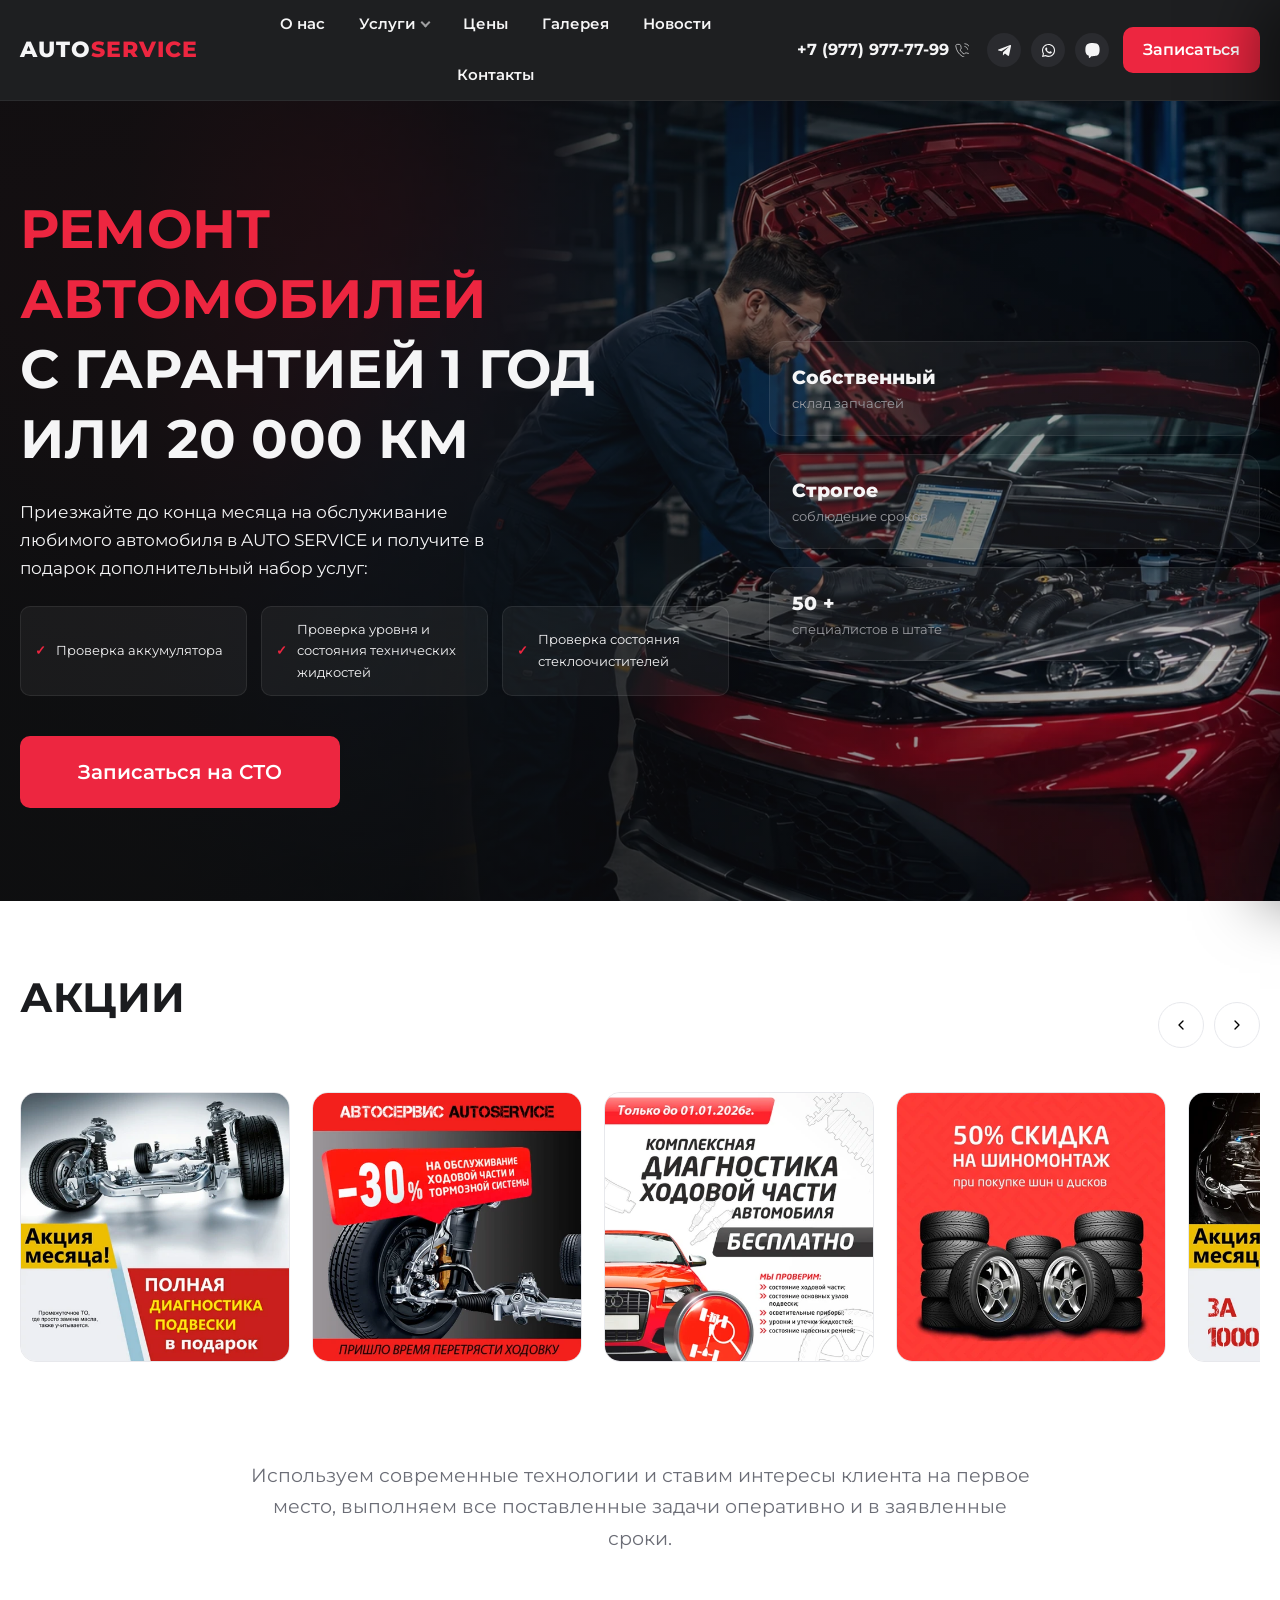
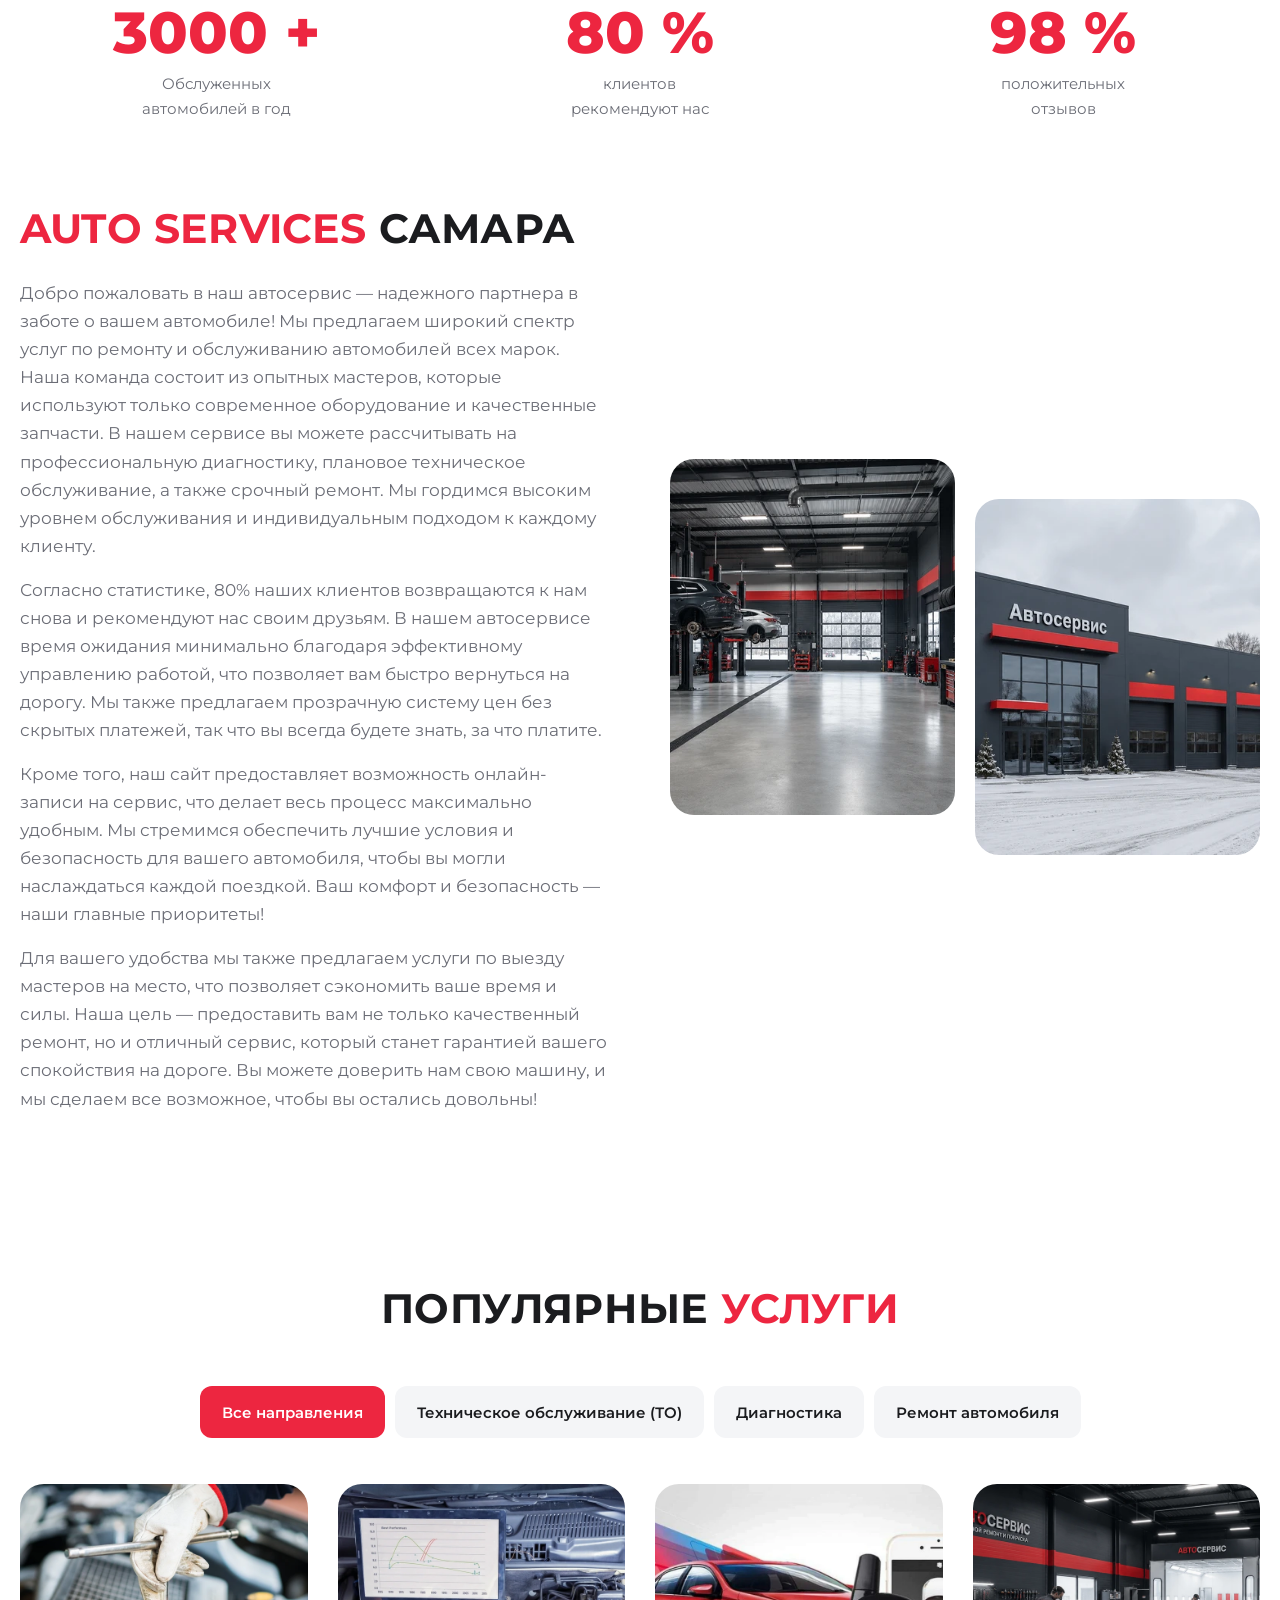
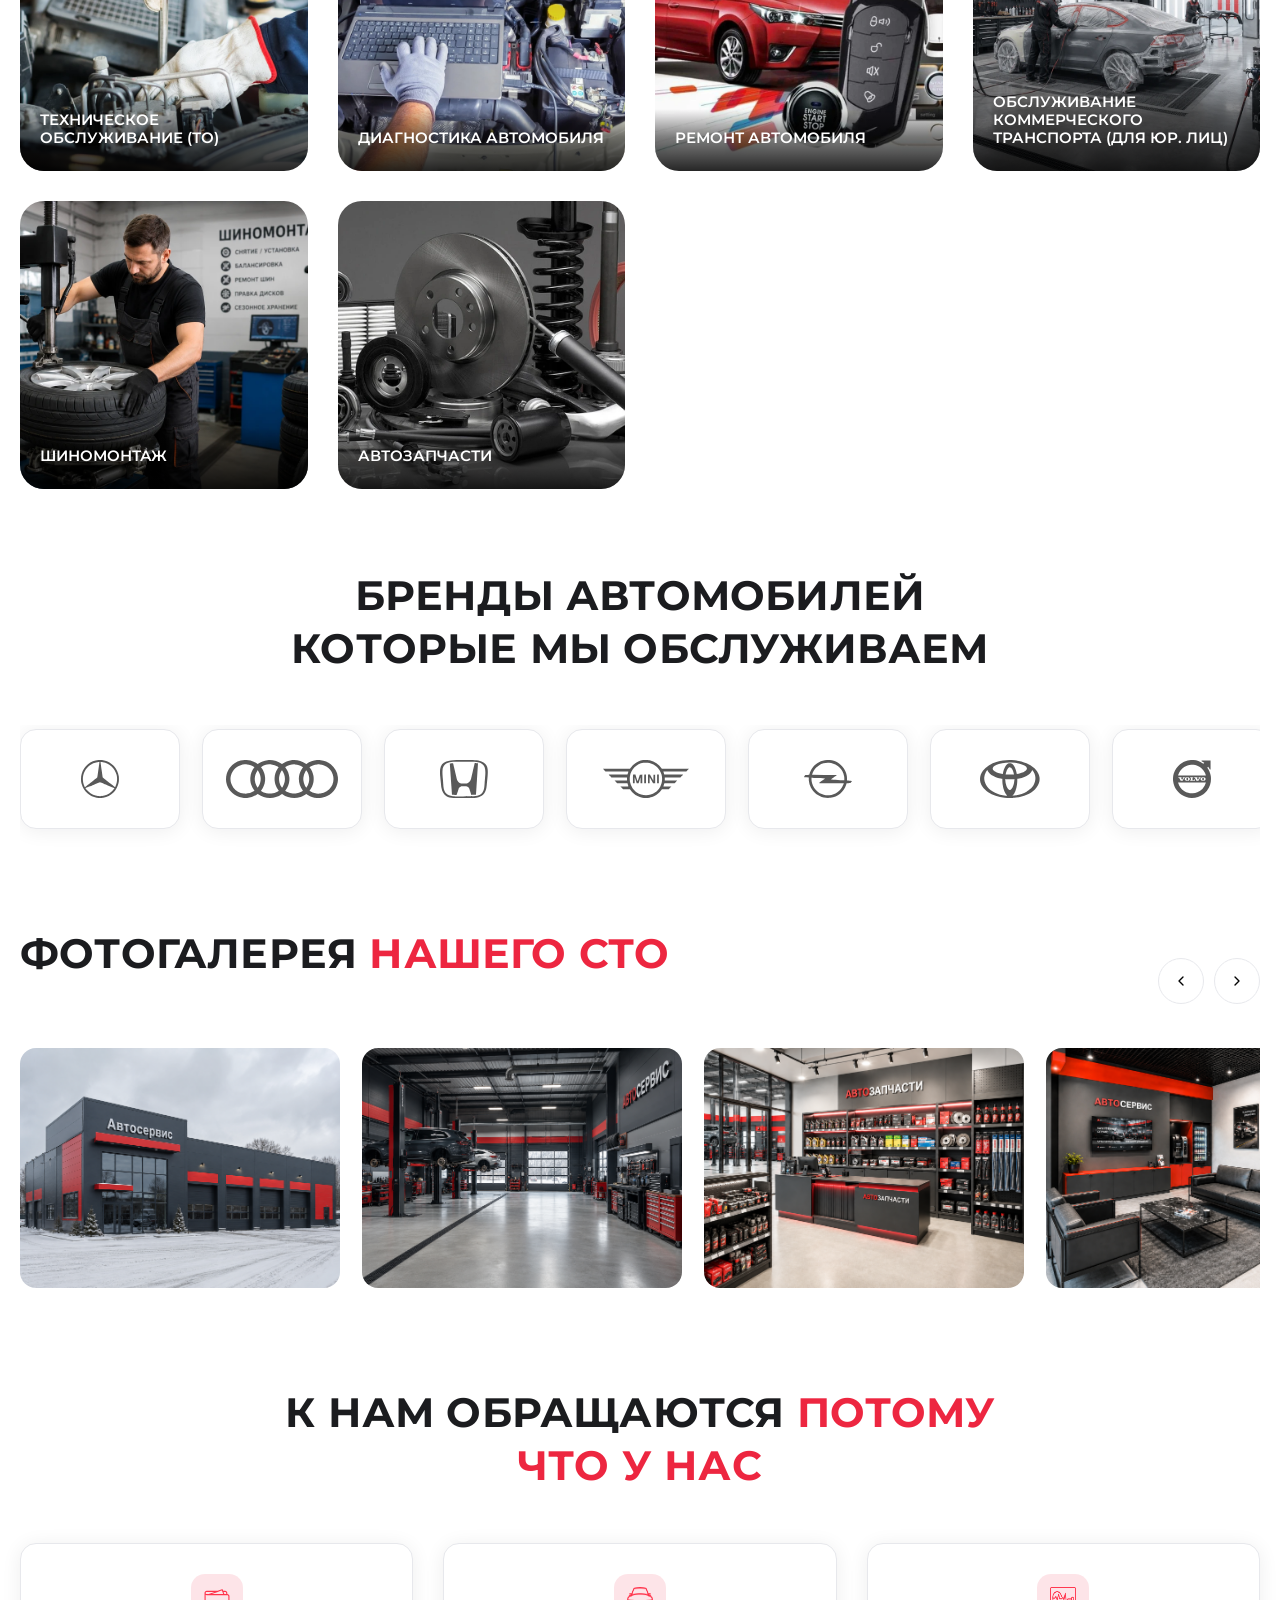
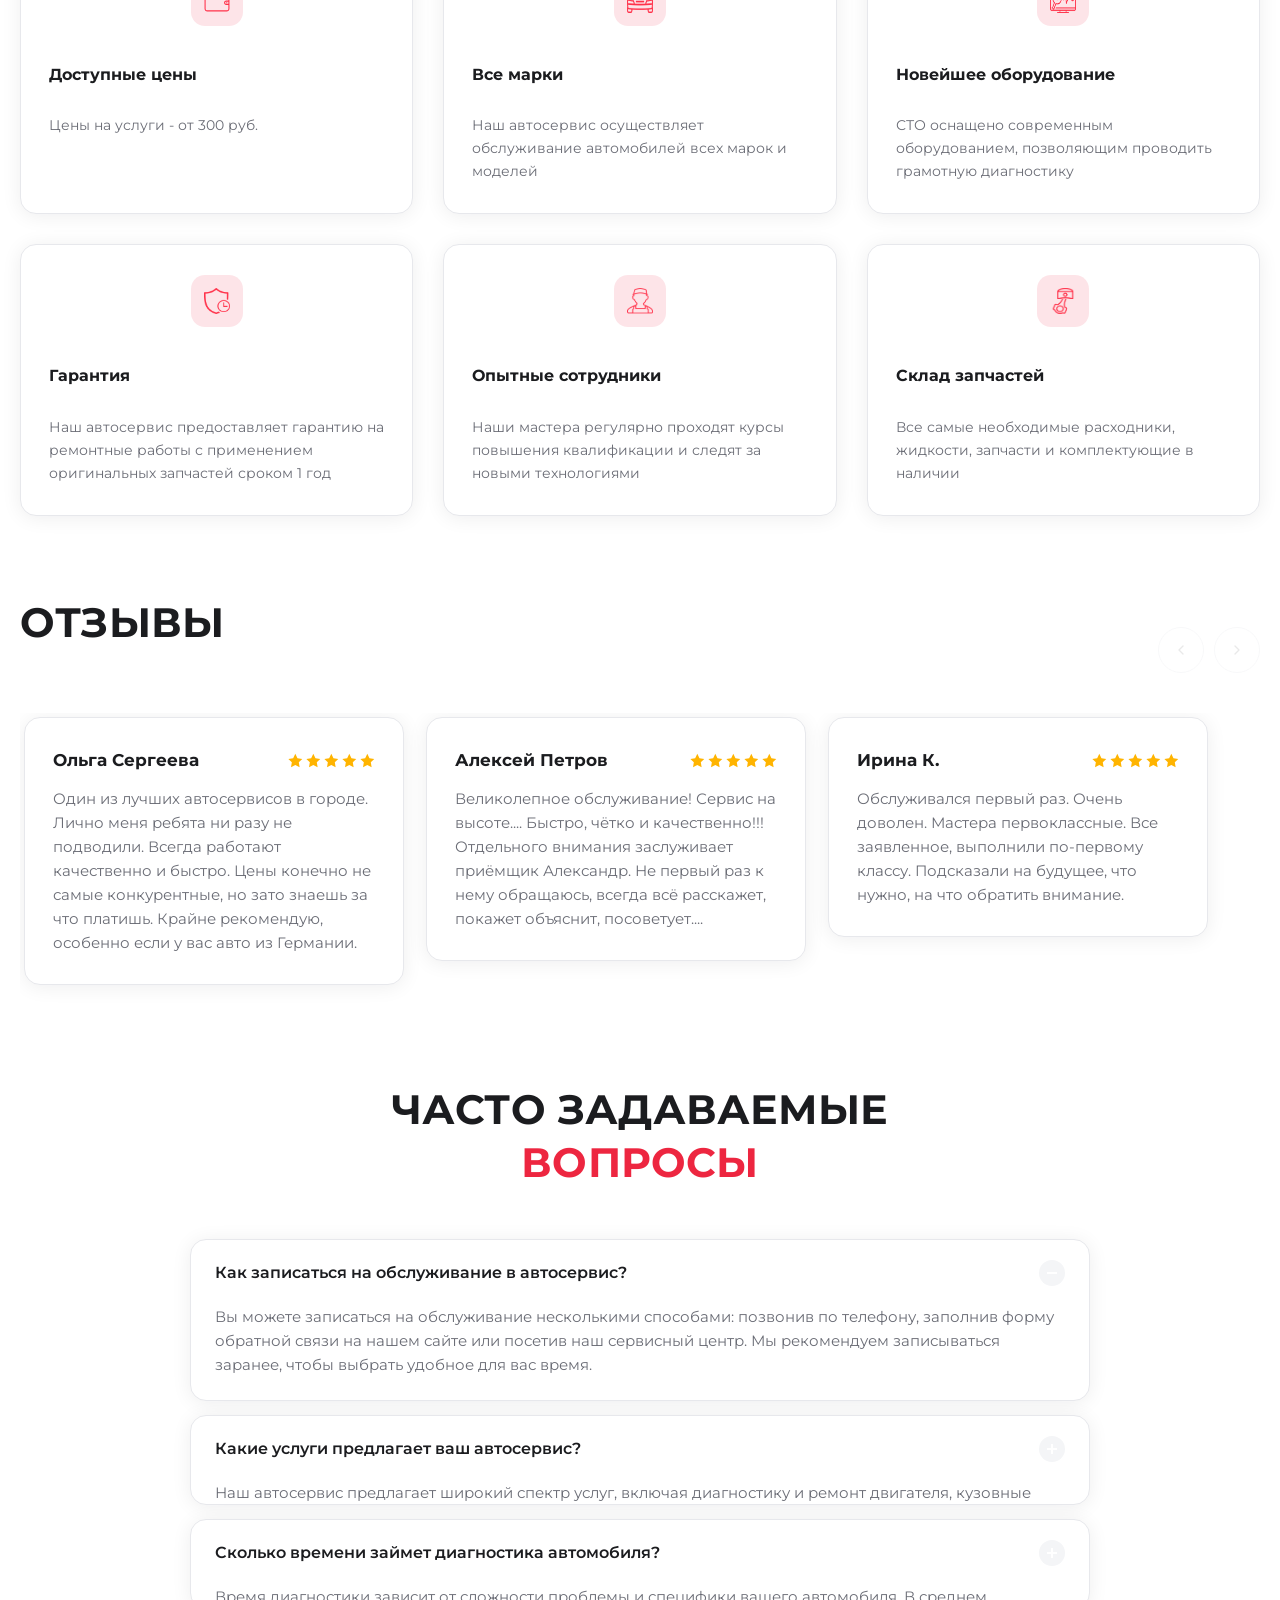
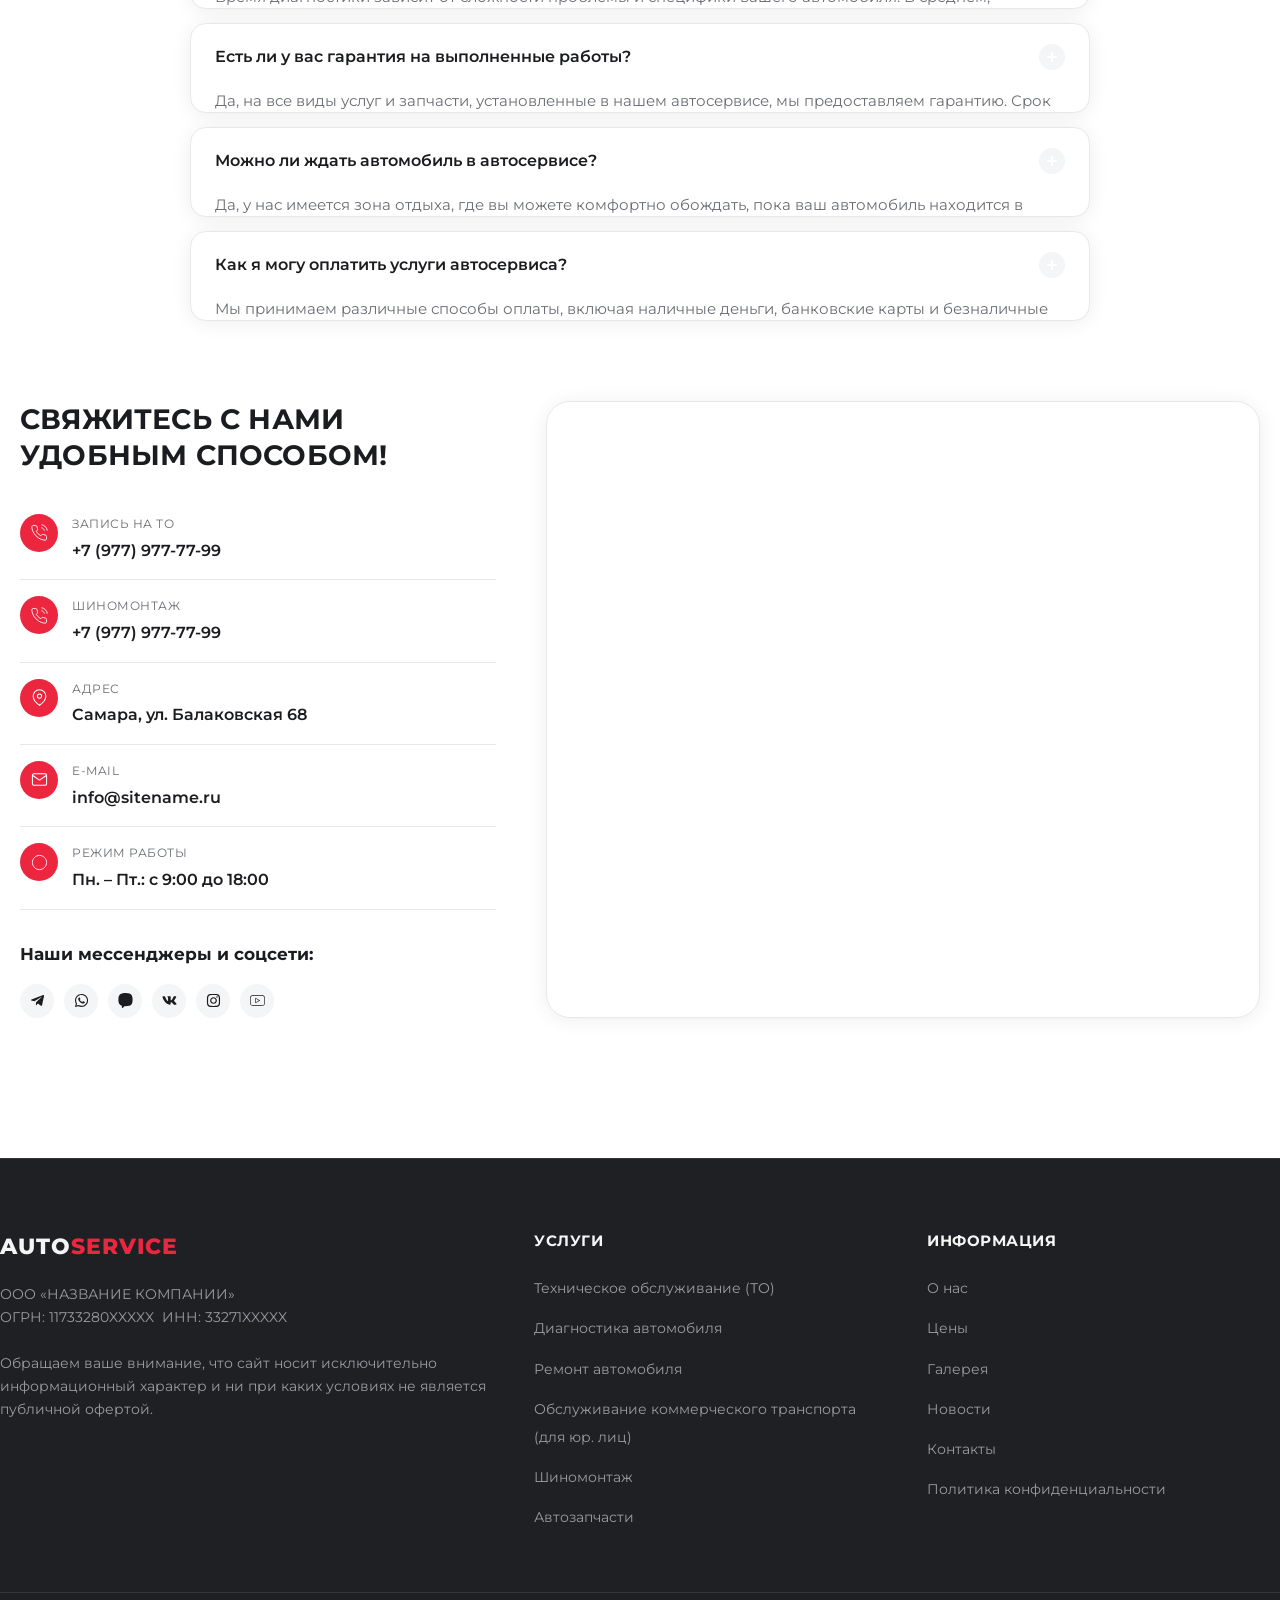
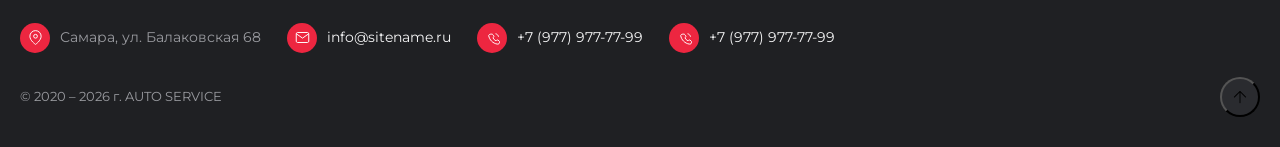
==== commit 4d64439a: "Title: UI fixes and layout improvements for main pages Key features implemented: - Changed phone but" ====
--- a/index.html
+++ b/index.html
@@ -17,10 +17,10 @@
 <nav class="mobile_menu">
   <ul>
     <li><a href="about.html">О нас</a></li>
-    <li class="has_sub">
+    <li class="menu_sub">
 		<a href="uslugi.html">Услуги<span class="submenu_toggle"></span></a>
 		<ul>
-			<li class="has_sub">
+			<li class="menu_sub">
 				<a href="uslugi-diagnostika.html">Техническое обслуживание (ТО)<span class="submenu_toggle"></span></a>
 				<ul>
 					<li><a href="uslugi-diagnostika-diagnostika-xodovoj-chasti.html">Замена масла в двигателе и фильтров</a></li>
@@ -35,7 +35,7 @@
 					<li><a href="uslugi-diagnostika-diagnostika-xodovoj-chasti.html">Послегарантийное комплексное ТО</a></li>
 				</ul>
 			</li>			
-			<li class="has_sub">
+			<li class="menu_sub">
 				<a href="uslugi-diagnostika.html">Диагностика автомобиля<span class="submenu_toggle"></span></a>
 				<ul>
 					<li><a href="uslugi-diagnostika-diagnostika-xodovoj-chasti.html">Комплексная диагностика</a></li>
@@ -49,7 +49,7 @@
 					<li><a href="uslugi-diagnostika-diagnostika-xodovoj-chasti.html">Диагностика кондиционера</a></li>	
 				</ul>
 			</li>
-			<li class="has_sub">
+			<li class="menu_sub">
 				<a href="uslugi-diagnostika.html">Ремонт автомобиля<span class="submenu_toggle"></span></a>
 				<ul>
 					<li><a href="uslugi-diagnostika-diagnostika-xodovoj-chasti.html">Ремонт бензиновых и дизельных двигателей</a></li>
@@ -78,9 +78,9 @@
   <div class="mobile_menu_phone">
     <div class="phone_line"><a href="tel:+79779777799" style="font-weight:700;font-size:17px;">+7 (977) 977-77-99</a></div>
     <div class="phone_line"><a href="tel:+79779777799" style="font-weight:700;font-size:17px;">+7 (977) 977-77-99</a></div>
-    <div style="margin-top:14px;"><a href="#feedback" class="btn full_width" data-modal="#feedback" data-modal-title="Заказать звонок">Заказать звонок</a></div>
-  </div>
-  <ul class="social_nav mobile_menu_social">
+    <div style="margin-top:14px;"><a href="#section_forma" class="btn full_width" data-modal="#section_forma" data-modal-title="Заказать звонок">Заказать звонок</a></div>
+  </div>
+  <ul class="soc_nav mobile_menu_social">
     <li><a href="/" target="_blank" rel="noopener"><svg width="15" height="15" viewBox="0 0 448 512" fill="currentColor"><path d="M446.7 98.6l-67.6 318.8c-5.1 22.5-18.4 28.1-37.3 17.5l-103-75.9-49.7 47.8c-5.5 5.5-10.1 10.1-20.7 10.1l7.4-104.9 190.9-172.5c8.3-7.4-1.8-11.5-12.9-4.1L117.8 284 16.2 252.2c-22.1-6.9-22.5-22.1 4.6-32.7L418.2 66.4c18.4-6.9 34.5 4.1 28.5 32.2z"/></svg></a></li>
     <li><a href="https://vk.com/" target="_blank" rel="noopener"><svg width="15" height="13.3" viewBox="0 0 576 512" fill="currentColor"><path d="M545 117.7c3.7-12.5 0-21.7-17.8-21.7h-58.9c-15 0-21.9 7.9-25.6 16.7 0 0-30 73.1-72.4 120.5-13.7 13.7-20 18.1-27.5 18.1-3.7 0-9.4-4.4-9.4-16.9V117.7c0-15-4.2-21.7-16.6-21.7h-92.6c-9.4 0-15 7-15 13.5 0 14.2 21.2 17.5 23.4 57.5v86.8c0 19-3.4 22.5-10.9 22.5-20 0-68.6-73.4-97.4-157.4-5.8-16.3-11.5-22.9-26.6-22.9H38.8c-16.8 0-20.2 7.9-20.2 16.7 0 15.6 20 93.1 93.1 195.5C160.4 378.1 229 416 291.4 416c37.5 0 42.1-8.4 42.1-22.9 0-66.8-3.4-73.1 15.4-73.1 8.7 0 23.7 4.4 58.7 38.1 40 40 46.6 57.9 69 57.9h58.9c16.8 0 25.3-8.4 20.4-25-11.2-34.9-86.9-106.7-90.3-111.5-8.7-11.2-6.2-16.2 0-26.2.1-.1 72-101.3 79.4-135.6z"/></svg></a></li>
     <li><a href="https://www.instagram.com/" target="_blank" rel="noopener"><svg width="15" height="17.1" viewBox="0 0 448 512" fill="currentColor"><path d="M224.1 141c-63.6 0-114.9 51.3-114.9 114.9s51.3 114.9 114.9 114.9S339 319.5 339 255.9 287.7 141 224.1 141zm0 189.6c-41.1 0-74.7-33.5-74.7-74.7s33.5-74.7 74.7-74.7 74.7 33.5 74.7 74.7-33.6 74.7-74.7 74.7zm146.4-194.3c0 14.9-12 26.8-26.8 26.8-14.9 0-26.8-12-26.8-26.8s12-26.8 26.8-26.8 26.8 12 26.8 26.8zm76.1 27.2c-1.7-35.9-9.9-67.7-36.2-93.9-26.2-26.2-58-34.4-93.9-36.2-37-2.1-147.9-2.1-184.9 0-35.8 1.7-67.6 9.9-93.9 36.1s-34.4 58-36.2 93.9c-2.1 37-2.1 147.9 0 184.9 1.7 35.9 9.9 67.7 36.2 93.9s58 34.4 93.9 36.2c37 2.1 147.9 2.1 184.9 0 35.9-1.7 67.7-9.9 93.9-36.2 26.2-26.2 34.4-58 36.2-93.9 2.1-37 2.1-147.8 0-184.8zM398.8 388c-7.8 19.6-22.9 34.7-42.6 42.6-29.5 11.7-99.5 9-132.1 9s-102.7 2.6-132.1-9c-19.6-7.8-34.7-22.9-42.6-42.6-11.7-29.5-9-99.5-9-132.1s-2.6-102.7 9-132.1c7.8-19.6 22.9-34.7 42.6-42.6 29.5-11.7 99.5-9 132.1-9s102.7-2.6 132.1 9c19.6 7.8 34.7 22.9 42.6 42.6 11.7 29.5 9 99.5 9 132.1s2.7 102.7-9 132.1z"/></svg></a></li>
@@ -88,16 +88,16 @@
 </nav>
 <div id="top_head">
 <div class="head_top">
-  <div class="wrapper head_top_inner">
+  <div class="wrapper head_top_line">
     <a href="/" class="logo">AUTO<span>SERVICE</span></a>
     <nav class="top_menu">
       <ul>
         <li><a href="about.html">О нас</a></li>
-        <li class="has_sub">
+        <li class="menu_sub">
 			<a href="uslugi.html">Услуги</a>
-			<div class="nav_dropdown mega">
+			<div class="nav_dropdown dop_razdel_manu">
 				<div>
-					<div class="nav_dropdown_group_name"><a href="uslugi-diagnostika.html" style="color:inherit">Техническое обслуживание (ТО)</a></div>
+					<div class="nav_dropdown_name_razdela"><a href="uslugi-diagnostika.html" style="color:inherit">Техническое обслуживание (ТО)</a></div>
 					<a href="uslugi-diagnostika-diagnostika-xodovoj-chasti.html">Замена масла в двигателе и фильтров</a>
 					<a href="uslugi-diagnostika-diagnostika-xodovoj-chasti.html">Обслуживание АКПП, МКПП, DSG, вариаторов (замена масла)</a>
 					<a href="uslugi-diagnostika-diagnostika-xodovoj-chasti.html">Замена ремня и цепей ГРМ</a>
@@ -110,7 +110,7 @@
 					<a href="uslugi-diagnostika-diagnostika-xodovoj-chasti.html">Послегарантийное комплексное ТО</a>
 				</div>
 				<div>
-					<div class="nav_dropdown_group_name"><a href="uslugi-diagnostika.html" style="color:inherit">Диагностика автомобиля</a></div>
+					<div class="nav_dropdown_name_razdela"><a href="uslugi-diagnostika.html" style="color:inherit">Диагностика автомобиля</a></div>
 					<a href="uslugi-diagnostika-diagnostika-xodovoj-chasti.html">Комплексная диагностика</a>
 					<a href="uslugi-diagnostika-diagnostika-xodovoj-chasti.html">Компьютерная диагностика</a>
 					<a href="uslugi-diagnostika-diagnostika-xodovoj-chasti.html">Диагностика двигателя и электрооборудования</a>
@@ -122,7 +122,7 @@
 					<a href="uslugi-diagnostika-diagnostika-xodovoj-chasti.html">Диагностика кондиционера</a>
 				</div>
 				<div>
-					<div class="nav_dropdown_group_name"><a href="uslugi-diagnostika.html" style="color:inherit">Ремонт автомобиля</a></div>
+					<div class="nav_dropdown_name_razdela"><a href="uslugi-diagnostika.html" style="color:inherit">Ремонт автомобиля</a></div>
 					<a href="uslugi-diagnostika-diagnostika-xodovoj-chasti.html">Ремонт бензиновых и дизельных двигателей</a>
 					<a href="uslugi-diagnostika-diagnostika-xodovoj-chasti.html">Ремонт АКПП, МКПП, DSG, вариаторов / Замена сцепления</a>
 					<a href="uslugi-diagnostika-diagnostika-xodovoj-chasti.html">Ремонт подвески (замена сайлентблоков, рычагов, опор)</a>
@@ -136,13 +136,13 @@
 					<a href="uslugi-diagnostika-diagnostika-xodovoj-chasti.html">Ремонт автоэлектрики</a>
 				</div>
 				<div>
-					<div class="nav_dropdown_group_name"><a href="uslugi-diagnostika.html" style="color:inherit">Обслуживание коммерческого транспорта (для юр. лиц)</a></div>
+					<div class="nav_dropdown_name_razdela"><a href="uslugi-diagnostika.html" style="color:inherit">Обслуживание коммерческого транспорта (для юр. лиц)</a></div>
 				</div>
 				<div>
-					<div class="nav_dropdown_group_name"><a href="uslugi-diagnostika.html" style="color:inherit">Шиномонтаж</a></div>
+					<div class="nav_dropdown_name_razdela"><a href="uslugi-diagnostika.html" style="color:inherit">Шиномонтаж</a></div>
 				</div>
 				<div>
-					<div class="nav_dropdown_group_name"><a href="uslugi-diagnostika.html" style="color:inherit">Автозапчасти</a></div>
+					<div class="nav_dropdown_name_razdela"><a href="uslugi-diagnostika.html" style="color:inherit">Автозапчасти</a></div>
 				</div>
 			</div>
         </li>
@@ -153,12 +153,12 @@
       </ul>
     </nav>
 
-    <div class="head_top_actions">
-      <div class="head_top_phone_wrap hidden_xs">
-        <button class="head_top_phone_btn">
+    <div class="head_top_block">
+      <div class="head_top_phone_block hidden_xs">
+        <span class="head_top_phone_btn">
           +7 (977) 977-77-99
           <svg viewBox="0 0 20 20" fill="none" xmlns="http://www.w3.org/2000/svg"><path d="M14.05 5C15.0267 5.19057 15.9244 5.66826 16.6281 6.37194C17.3317 7.07561 17.8094 7.97326 18 8.95M14.05 1C16.0793 1.22544 17.9716 2.13417 19.4162 3.57701C20.8609 5.01984 21.772 6.91101 22 8.94M21 16.92V19.92C21.0011 20.1985 20.9441 20.4742 20.8325 20.7293C20.7209 20.9845 20.5573 21.2136 20.3521 21.4019C20.1468 21.5901 19.9046 21.7335 19.6407 21.8227C19.3769 21.9119 19.0974 21.9451 18.82 21.92C15.7428 21.5856 12.787 20.5341 10.19 18.85C7.77382 17.3147 5.72533 15.2662 4.18999 12.85C2.49997 10.2412 1.44824 7.27099 1.11999 4.18C1.095 3.90347 1.12787 3.62476 1.21649 3.36162C1.30512 3.09849 1.44756 2.85669 1.63476 2.65162C1.82196 2.44655 2.0498 2.28271 2.30379 2.17052C2.55777 2.05833 2.83233 2.00026 3.10999 2H6.10999C6.5953 1.99522 7.06579 2.16708 7.43376 2.48353C7.80173 2.79999 8.04207 3.23945 8.10999 3.72C8.23662 4.68007 8.47144 5.62273 8.80999 6.53C8.94454 6.88792 8.97366 7.27691 8.8939 7.65088C8.81415 8.02485 8.62886 8.36811 8.35999 8.64L7.08999 9.91C8.51355 12.4135 10.5864 14.4864 13.09 15.91L14.36 14.64C14.6319 14.3711 14.9751 14.1858 15.3491 14.1061C15.7231 14.0263 16.1121 14.0555 16.47 14.19C17.3773 14.5286 18.3199 14.7634 19.28 14.89C19.7658 14.9585 20.2094 15.2032 20.5265 15.5775C20.8437 15.9518 21.0122 16.4296 21 16.92Z" stroke="currentColor" stroke-width="1.4" stroke-linecap="round" stroke-linejoin="round" fill="none"/></svg>
-        </button>
+        </span>
         <div class="head_top_phone_panel">
           <div class="phone_line">
             <a href="tel:+79779777799">+7 (977) 977-77-99</a>
@@ -168,11 +168,11 @@
             <a href="tel:+79779777799">+7 (977) 977-77-99</a>
             <div class="desc">Шиномонтаж</div>
           </div>
-          <a href="#feedback" class="btn full_width" data-modal="#feedback" data-modal-title="Заказать звонок">Заказать звонок</a>
-          <div class="info_item"><span class="info_name">E-mail</span><a href="mailto:info@sitename.ru">info@sitename.ru</a></div>
-          <div class="info_item"><span class="info_name">Адрес</span>Самара, ул. Балаковская 68</div>
-          <div class="info_item"><span class="info_name">Режим работы</span>Пн. – Пт.: с 9:00 до 18:00</div>
-          <ul class="social_nav">
+          <a href="#section_forma" class="btn full_width" data-modal="#section_forma" data-modal-title="Заказать звонок">Заказать звонок</a>
+          <div class="contact_li"><span class="contact_li_name">E-mail</span><a href="mailto:info@sitename.ru">info@sitename.ru</a></div>
+          <div class="contact_li"><span class="contact_li_name">Адрес</span>Самара, ул. Балаковская 68</div>
+          <div class="contact_li"><span class="contact_li_name">Режим работы</span>Пн. – Пт.: с 9:00 до 18:00</div>
+          <ul class="soc_nav">
             <li><a href="/" target="_blank" rel="noopener" aria-label="telegram"><svg width="15" height="15" viewBox="0 0 448 512" fill="currentColor"><path d="M446.7 98.6l-67.6 318.8c-5.1 22.5-18.4 28.1-37.3 17.5l-103-75.9-49.7 47.8c-5.5 5.5-10.1 10.1-20.7 10.1l7.4-104.9 190.9-172.5c8.3-7.4-1.8-11.5-12.9-4.1L117.8 284 16.2 252.2c-22.1-6.9-22.5-22.1 4.6-32.7L418.2 66.4c18.4-6.9 34.5 4.1 28.5 32.2z"/></svg></a></li>
             <li><a href="https://vk.com/" target="_blank" rel="noopener" aria-label="vk"><svg width="15" height="13.3" viewBox="0 0 576 512" fill="currentColor"><path d="M545 117.7c3.7-12.5 0-21.7-17.8-21.7h-58.9c-15 0-21.9 7.9-25.6 16.7 0 0-30 73.1-72.4 120.5-13.7 13.7-20 18.1-27.5 18.1-3.7 0-9.4-4.4-9.4-16.9V117.7c0-15-4.2-21.7-16.6-21.7h-92.6c-9.4 0-15 7-15 13.5 0 14.2 21.2 17.5 23.4 57.5v86.8c0 19-3.4 22.5-10.9 22.5-20 0-68.6-73.4-97.4-157.4-5.8-16.3-11.5-22.9-26.6-22.9H38.8c-16.8 0-20.2 7.9-20.2 16.7 0 15.6 20 93.1 93.1 195.5C160.4 378.1 229 416 291.4 416c37.5 0 42.1-8.4 42.1-22.9 0-66.8-3.4-73.1 15.4-73.1 8.7 0 23.7 4.4 58.7 38.1 40 40 46.6 57.9 69 57.9h58.9c16.8 0 25.3-8.4 20.4-25-11.2-34.9-86.9-106.7-90.3-111.5-8.7-11.2-6.2-16.2 0-26.2.1-.1 72-101.3 79.4-135.6z"/></svg></a></li>
             <li><a href="https://www.instagram.com/" target="_blank" rel="noopener" aria-label="instagram"><svg width="15" height="17.1" viewBox="0 0 448 512" fill="currentColor"><path d="M224.1 141c-63.6 0-114.9 51.3-114.9 114.9s51.3 114.9 114.9 114.9S339 319.5 339 255.9 287.7 141 224.1 141zm0 189.6c-41.1 0-74.7-33.5-74.7-74.7s33.5-74.7 74.7-74.7 74.7 33.5 74.7 74.7-33.6 74.7-74.7 74.7zm146.4-194.3c0 14.9-12 26.8-26.8 26.8-14.9 0-26.8-12-26.8-26.8s12-26.8 26.8-26.8 26.8 12 26.8 26.8zm76.1 27.2c-1.7-35.9-9.9-67.7-36.2-93.9-26.2-26.2-58-34.4-93.9-36.2-37-2.1-147.9-2.1-184.9 0-35.8 1.7-67.6 9.9-93.9 36.1s-34.4 58-36.2 93.9c-2.1 37-2.1 147.9 0 184.9 1.7 35.9 9.9 67.7 36.2 93.9s58 34.4 93.9 36.2c37 2.1 147.9 2.1 184.9 0 35.9-1.7 67.7-9.9 93.9-36.2 26.2-26.2 34.4-58 36.2-93.9 2.1-37 2.1-147.8 0-184.8zM398.8 388c-7.8 19.6-22.9 34.7-42.6 42.6-29.5 11.7-99.5 9-132.1 9s-102.7 2.6-132.1-9c-19.6-7.8-34.7-22.9-42.6-42.6-11.7-29.5-9-99.5-9-132.1s-2.6-102.7 9-132.1c7.8-19.6 22.9-34.7 42.6-42.6 29.5-11.7 99.5-9 132.1-9s102.7-2.6 132.1 9c19.6 7.8 34.7 22.9 42.6 42.6 11.7 29.5 9 99.5 9 132.1s2.7 102.7-9 132.1z"/></svg></a></li>
@@ -180,13 +180,13 @@
         </div>
       </div>
 
-      <ul class="social_nav hidden_xs">
+      <ul class="soc_nav hidden_xs">
         <li><a href="/" target="_blank" rel="noopener" aria-label="telegram"><svg width="15" height="15" viewBox="0 0 448 512" fill="currentColor"><path d="M446.7 98.6l-67.6 318.8c-5.1 22.5-18.4 28.1-37.3 17.5l-103-75.9-49.7 47.8c-5.5 5.5-10.1 10.1-20.7 10.1l7.4-104.9 190.9-172.5c8.3-7.4-1.8-11.5-12.9-4.1L117.8 284 16.2 252.2c-22.1-6.9-22.5-22.1 4.6-32.7L418.2 66.4c18.4-6.9 34.5 4.1 28.5 32.2z"/></svg></a></li>
         <li><a href="https://api.whatsapp.com/send?phone=" target="_blank" rel="noopener" aria-label="whatsapp"><svg width="15" height="15" viewBox="0 0 448 512" fill="currentColor"><path d="M380.9 97.1C339 55.1 283.2 32 223.9 32c-122.4 0-222 99.6-222 222 0 39.1 10.2 77.3 29.6 111L0 480l117.7-30.9c32.4 17.7 68.9 27 106.1 27h.1c122.3 0 224.1-99.6 224.1-222 0-59.3-25.2-115-67.1-157zm-157 341.6c-33.2 0-65.7-8.9-94-25.7l-6.7-4-69.8 18.3L72 359.2l-4.4-7c-18.5-29.4-28.2-63.3-28.2-98.2 0-101.7 82.8-184.5 184.6-184.5 49.3 0 95.6 19.2 130.4 54.1 34.8 34.9 56.2 81.2 56.1 130.5 0 101.8-84.9 184.6-186.6 184.6zm101.2-138.2c-5.5-2.8-32.8-16.2-37.9-18-5.1-1.9-8.8-2.8-12.5 2.8-3.7 5.6-14.3 18-17.6 21.8-3.2 3.7-6.5 4.2-12 1.4-32.6-16.3-54-29.1-75.5-66-5.7-9.8 5.7-9.1 16.3-30.3 1.8-3.7.9-6.9-.5-9.7-1.4-2.8-12.5-30.1-17.1-41.2-4.5-10.8-9.1-9.3-12.5-9.5-3.2-.2-6.9-.2-10.6-.2-3.7 0-9.7 1.4-14.8 6.9-5.1 5.6-19.4 19-19.4 46.3 0 27.3 19.9 53.7 22.6 57.4 2.8 3.7 39.1 59.7 94.8 83.8 35.2 15.2 49 16.5 66.6 13.9 10.7-1.6 32.8-13.4 37.4-26.4 4.6-13 4.6-24.1 3.2-26.4-1.3-2.5-5-3.9-10.5-6.6z"/></svg></a></li>
         <li><a href="viber://chat?number=" target="_blank" rel="noopener" aria-label="viber"><svg width="15" height="15" viewBox="0 0 512 512" fill="currentColor"><path d="M444 49.9C431.3 38.2 379.9.9 265.3.4c0 0-135.1-8.1-200.9 52.3C27.8 89.3 14.9 143 13.5 209.5c-1.4 66.5-3.1 191.1 117 224.9h.1l-.1 51.6s-.8 20.9 13 25.1c16.6 5.2 26.4-10.7 42.3-27.8 8.7-9.4 20.7-23.2 29.8-33.7 82.2 6.9 145.3-8.9 152.5-11.2 16.6-5.4 110.5-17.4 125.7-142 15.8-128.6-7.6-209.8-49.8-246.5z"/></svg></a></li>
       </ul>
 
-      <button class="btn hidden_xs" data-modal="#feedback" data-modal-title="Записаться на СТО">Записаться</button>
+      <button class="btn hidden_xs" data-modal="#section_forma" data-modal-title="Записаться на СТО">Записаться</button>
 
       <button class="burger" aria-label="Меню"><span></span></button>
     </div>
@@ -196,34 +196,34 @@
 
 <main>
 
-<section class="hero">
-  <div class="hero_media"><img src="img/43ffbc74-d67e-4b13-aaac-283a6806bab0_1910x1080_3d7.webp" alt="" loading="eager"></div>
-  <div class="hero_content">
+<section class="home_slid">
+  <div class="home_slid_img"><img src="img/43ffbc74-d67e-4b13-aaac-283a6806bab0_1910x1080_3d7.webp" alt="" loading="eager"></div>
+  <div class="home_slid_block">
     <div class="wrapper">
-      <div class="hero_grid">
+      <div class="home_slid_section">
         <div data-reveal>
           <h1><span>Ремонт автомобилей</span> <br>с гарантией 1 год <br>или 20 000 км</h1>
-          <div class="hero_subtitle">Приезжайте до конца месяца на обслуживание любимого автомобиля в AUTO SERVICE и получите в подарок дополнительный набор услуг:</div>
-          <div class="hero_features">
+          <div class="home_slid_slogan">Приезжайте до конца месяца на обслуживание любимого автомобиля в AUTO SERVICE и получите в подарок дополнительный набор услуг:</div>
+          <div class="home_slid_preim">
             <div class="item">Проверка аккумулятора</div>
             <div class="item">Проверка уровня и состояния технических жидкостей</div>
             <div class="item">Проверка состояния стеклоочистителей</div>
           </div>
           <div class="push30"></div>
-          <a href="#feedback" class="btn anim_link btn_xl" data-modal="#feedback" data-modal-title="Записаться на СТО" data-modal-theme="Запись на СТО">Записаться на СТО</a>
-        </div>
-        <div class="hero_stats" data-reveal="right">
-          <div class="stat">
-            <div class="stat_name">Собственный</div>
-            <div class="stat_subtitle">склад запчастей</div>
-          </div>
-          <div class="stat">
-            <div class="stat_name">Строгое</div>
-            <div class="stat_subtitle">соблюдение сроков</div>
-          </div>
-          <div class="stat">
-            <div class="stat_name">50 +</div>
-            <div class="stat_subtitle">специалистов в штате</div>
+          <a href="#section_forma" class="btn anim_link btn_xl" data-modal="#section_forma" data-modal-title="Записаться на СТО" data-modal-theme="Запись на СТО">Записаться на СТО</a>
+        </div>
+        <div class="home_slid_preim2" data-reveal="right">
+          <div class="preim2">
+            <div class="preim2_name">Собственный</div>
+            <div class="preim2_slogan">склад запчастей</div>
+          </div>
+          <div class="preim2">
+            <div class="preim2_name">Строгое</div>
+            <div class="preim2_slogan">соблюдение сроков</div>
+          </div>
+          <div class="preim2">
+            <div class="preim2_name">50 +</div>
+            <div class="preim2_slogan">специалистов в штате</div>
           </div>
         </div>
       </div>
@@ -233,33 +233,33 @@
 
 <div class="push70"></div>
 
-<div class="section pt0" id="block_akcii">
-  <div class="wrapper">
-    <div class="carousel_head" data-reveal>
+<div class="section pt0" id="section_akcii">
+  <div class="wrapper">
+    <div class="section_carousel" data-reveal>
       <h2>Акции</h2>
       <div class="carousel_nav">
         <button type="button" data-carousel-prev aria-label="Назад"><svg width="16" height="16" viewBox="0 0 24 24" fill="none"><path d="M15 6l-6 6 6 6" stroke="currentColor" stroke-width="2" fill="none" stroke-linecap="round" stroke-linejoin="round"/></svg></button>
         <button type="button" data-carousel-next aria-label="Вперёд"><svg width="16" height="16" viewBox="0 0 24 24" fill="none"><path d="M9 6l6 6-6 6" stroke="currentColor" stroke-width="2" fill="none" stroke-linecap="round" stroke-linejoin="round"/></svg></button>
       </div>
     </div>
-    <div class="carousel_block">
+    <div class="carousel_brand">
       <div class="akcii_carousel carousel_track" data-carousel-scroll>
-        <a href="#feedback" class="akcii_item" data-modal="#feedback" data-modal-title="Учавствовать в акции: Диагностика ходовой за 0 ₽" data-modal-theme="Запись по акции: Диагностика ходовой за 0 ₽">
+        <a href="#section_forma" class="akcii_item" data-modal="#section_forma" data-modal-title="Учавствовать в акции: Диагностика ходовой за 0 ₽" data-modal-theme="Запись по акции: Диагностика ходовой за 0 ₽">
           <img loading="lazy" src="img/action1.webp" alt="Диагностика ходовой за 0 ₽">
         </a>
-        <a href="#feedback" class="akcii_item" data-modal="#feedback" data-modal-title="Учавствовать в акции: -30% на обслуживание ходовой части" data-modal-theme="Запись по акции: -30% на обслуживание ходовой части">
+        <a href="#section_forma" class="akcii_item" data-modal="#section_forma" data-modal-title="Учавствовать в акции: -30% на обслуживание ходовой части" data-modal-theme="Запись по акции: -30% на обслуживание ходовой части">
           <img loading="lazy" src="img/action3.webp" alt="-30% на обслуживание ходовой части">
         </a>
-        <a href="#feedback" class="akcii_item" data-modal="#feedback" data-modal-title="Учавствовать в акции: Комплексная диагностика ходовой части авто" data-modal-theme="Запись по акции: Комплексная диагностика ходовой части авто">
+        <a href="#section_forma" class="akcii_item" data-modal="#section_forma" data-modal-title="Учавствовать в акции: Комплексная диагностика ходовой части авто" data-modal-theme="Запись по акции: Комплексная диагностика ходовой части авто">
           <img loading="lazy" src="img/action4.webp" alt="Комплексная диагностика ходовой части авто">
         </a>
-        <a href="#feedback" class="akcii_item" data-modal="#feedback" data-modal-title="Учавствовать в акции: 50% на шиномонтаж при покупке шин и дисков" data-modal-theme="Запись по акции: 50% на шиномонтаж при покупке шин и дисков">
+        <a href="#section_forma" class="akcii_item" data-modal="#section_forma" data-modal-title="Учавствовать в акции: 50% на шиномонтаж при покупке шин и дисков" data-modal-theme="Запись по акции: 50% на шиномонтаж при покупке шин и дисков">
           <img loading="lazy" src="img/action5.webp" alt="50% на шиномонтаж при покупке шин и дисков">
         </a>
-        <a href="#feedback" class="akcii_item" data-modal="#feedback" data-modal-title="Учавствовать в акции: Полная проверка авто за 1000 ₽" data-modal-theme="Запись по акции: Полная проверка авто за 1000 ₽">
+        <a href="#section_forma" class="akcii_item" data-modal="#section_forma" data-modal-title="Учавствовать в акции: Полная проверка авто за 1000 ₽" data-modal-theme="Запись по акции: Полная проверка авто за 1000 ₽">
           <img loading="lazy" src="img/action2.webp" alt="Полная проверка авто за 1000 ₽">
         </a>
-        <a href="#feedback" class="akcii_item" data-modal="#feedback" data-modal-title="Учавствовать в акции: Установка доп. оборудования - 20%" data-modal-theme="Запись по акции: Установка доп. оборудования - 20%">
+        <a href="#section_forma" class="akcii_item" data-modal="#section_forma" data-modal-title="Учавствовать в акции: Установка доп. оборудования - 20%" data-modal-theme="Запись по акции: Установка доп. оборудования - 20%">
           <img loading="lazy" src="img/action6.webp" alt="Установка доп. оборудования - 20%">
         </a>
       </div>
@@ -267,7 +267,7 @@
   </div>
 </div>
 
-<div class="section pt0" id="block_preim_num">
+<div class="section pt0" id="section_pr_num">
   <div class="wrapper">
     <div class="nums_slogan" data-reveal>Используем современные технологии и ставим интересы клиента на первое место, выполняем все поставленные задачи оперативно и в заявленные сроки.</div>
     <div class="nums" data-reveal-group>
@@ -288,14 +288,14 @@
 </div>
 
 
-<div class="section pt0" id="block_company">
-  <div class="wrapper">
-    <div class="about_grid">
+<div class="section pt0" id="section_company">
+  <div class="wrapper">
+    <div class="company_block">
       <div data-reveal="left">
         <h2><span class="theme_color">AUTO SERVICES</span> Самара</h2>
         <p>Добро пожаловать в наш автосервис — надежного партнера в заботе о вашем автомобиле! Мы предлагаем широкий спектр услуг по ремонту и обслуживанию автомобилей всех марок. Наша команда состоит из опытных мастеров, которые используют только современное оборудование и качественные запчасти. В нашем сервисе вы можете рассчитывать на профессиональную диагностику, плановое техническое обслуживание, а также срочный ремонт. Мы гордимся высоким уровнем обслуживания и индивидуальным подходом к каждому клиенту.</p><p>Согласно статистике, 80% наших клиентов возвращаются к нам снова и рекомендуют нас своим друзьям. В нашем автосервисе время ожидания минимально благодаря эффективному управлению работой, что позволяет вам быстро вернуться на дорогу. Мы также предлагаем прозрачную систему цен без скрытых платежей, так что вы всегда будете знать, за что платите.</p><p>Кроме того, наш сайт предоставляет возможность онлайн-записи на сервис, что делает весь процесс максимально удобным. Мы стремимся обеспечить лучшие условия и безопасность для вашего автомобиля, чтобы вы могли наслаждаться каждой поездкой. Ваш комфорт и безопасность — наши главные приоритеты!</p><p>Для вашего удобства мы также предлагаем услуги по выезду мастеров на место, что позволяет сэкономить ваше время и силы. Наша цель — предоставить вам не только качественный ремонт, но и отличный сервис, который станет гарантией вашего спокойствия на дороге. Вы можете доверить нам свою машину, и мы сделаем все возможное, чтобы вы остались довольны!</p>
       </div>
-      <div class="about_images" data-reveal="right">
+      <div class="company_img" data-reveal="right">
         <img class="img1" src="img/89d6a08b-140f-4edd-8799-de018ed88d60.webp" alt="Автосервис изнутри">
         <img class="img2" src="img/c5cf43bf-f434-4cf3-97ea-f0a60b3f8b67_520x470_799.webp" alt="Автосервис изнутри">
       </div>
@@ -303,7 +303,7 @@
   </div>
 </div>
 
-<div class="section" id="block_service" data-tabs>
+<div class="section" id="section_service" data-tabs>
   <div class="wrapper">
     <div class="section_head" data-reveal><h2>Популярные <span>услуги</span></h2></div>
     <div class="tabs_nav" data-reveal>
@@ -313,7 +313,7 @@
       <button data-tab-btn="dop-oborudovanie" class="">Ремонт автомобиля</button>
     </div>
     <div data-tab-pane="all" class="tab_pane is_active">
-      <div class="services_grid" data-reveal-group>
+      <div class="services_block" data-reveal-group>
 		<a href="uslugi-diagnostika.html" class="service_item"><img src="img/12.webp" alt="Техническое обслуживание (ТО)" loading="lazy"><span class="service_name">Техническое обслуживание (ТО)</span></a>
 		<a href="uslugi-diagnostika.html" class="service_item"><img src="img/d525d35s-1920.webp" alt="Диагностика автомобиля" loading="lazy"><span class="service_name">Диагностика автомобиля</span></a>
 		<a href="uslugi-diagnostika.html" class="service_item"><img src="img/i-1.webp" alt="Ремонт автомобиля" loading="lazy"><span class="service_name">Ремонт автомобиля</span></a>
@@ -323,7 +323,7 @@
       </div>
     </div>
     <div data-tab-pane="avtoservis" class="tab_pane ">
-      <div class="services_grid" data-reveal-group>
+      <div class="services_block" data-reveal-group>
 		<a href="uslugi-diagnostika-diagnostika-xodovoj-chasti.html" class="service_item"><img src="img/12.webp" alt="" loading="lazy"><span class="service_name">Замена масла в двигателе и фильтров</span></a>
 		<a href="uslugi-diagnostika-diagnostika-xodovoj-chasti.html" class="service_item"><img src="img/12.webp" alt="" loading="lazy"><span class="service_name">Обслуживание АКПП, МКПП, DSG, вариаторов (замена масла)</span></a>
 		<a href="uslugi-diagnostika-diagnostika-xodovoj-chasti.html" class="service_item"><img src="img/12.webp" alt="" loading="lazy"><span class="service_name">Замена ремня и цепей ГРМ</span></a>
@@ -337,7 +337,7 @@
       </div>
     </div>
     <div data-tab-pane="diagnostika" class="tab_pane ">
-      <div class="services_grid" data-reveal-group>
+      <div class="services_block" data-reveal-group>
 		<a href="uslugi-diagnostika-diagnostika-xodovoj-chasti.html" class="service_item"><img src="img/12.webp" alt="" loading="lazy"><span class="service_name">Комплексная диагностика</span></a>
 		<a href="uslugi-diagnostika-diagnostika-xodovoj-chasti.html" class="service_item"><img src="img/12.webp" alt="" loading="lazy"><span class="service_name">Компьютерная диагностика</span></a>
 		<a href="uslugi-diagnostika-diagnostika-xodovoj-chasti.html" class="service_item"><img src="img/12.webp" alt="" loading="lazy"><span class="service_name">Диагностика двигателя и электрооборудования</span></a>
@@ -350,7 +350,7 @@
       </div>
     </div>
     <div data-tab-pane="dop-oborudovanie" class="tab_pane ">
-      <div class="services_grid" data-reveal-group>
+      <div class="services_block" data-reveal-group>
 		<a href="uslugi-diagnostika-diagnostika-xodovoj-chasti.html" class="service_item"><img src="img/12.webp" alt="" loading="lazy"><span class="service_name">Ремонт бензиновых и дизельных двигателей</span></a>
 		<a href="uslugi-diagnostika-diagnostika-xodovoj-chasti.html" class="service_item"><img src="img/12.webp" alt="" loading="lazy"><span class="service_name">Ремонт АКПП, МКПП, DSG, вариаторов / Замена сцепления</span></a>
 		<a href="uslugi-diagnostika-diagnostika-xodovoj-chasti.html" class="service_item"><img src="img/12.webp" alt="" loading="lazy"><span class="service_name">Ремонт подвески (замена сайлентблоков, рычагов, опор)</span></a>
@@ -370,7 +370,7 @@
 <div class="section pt0">
   <div class="wrapper">
     <div class="section_head" data-reveal><h2>Бренды автомобилей <span></span><br>которые мы обслуживаем</h2></div>
-    <div class="carousel_block">
+    <div class="carousel_brand">
       <div class="brand_carousel carousel_track" data-carousel-scroll>
         <div class="brand_logo"><img loading="lazy" src="img/mers.svg" alt=""></div>
         <div class="brand_logo"><img loading="lazy" src="img/audi.svg" alt=""></div>
@@ -387,15 +387,15 @@
 
 <div class="section pt0">
   <div class="wrapper">
-    <div class="carousel_head" data-reveal>
-      <h2 class="upper">Фотогалерея <span>нашего СТО</span></h2>
+    <div class="section_carousel" data-reveal>
+      <h2 class="h2_them1">Фотогалерея <span>нашего СТО</span></h2>
       <div class="carousel_nav">
         <button type="button" data-carousel-prev aria-label="Назад"><svg width="16" height="16" viewBox="0 0 24 24" fill="none"><path d="M15 6l-6 6 6 6" stroke="currentColor" stroke-width="2" fill="none" stroke-linecap="round" stroke-linejoin="round"/></svg></button>
         <button type="button" data-carousel-next aria-label="Вперёд"><svg width="16" height="16" viewBox="0 0 24 24" fill="none"><path d="M9 6l6 6-6 6" stroke="currentColor" stroke-width="2" fill="none" stroke-linecap="round" stroke-linejoin="round"/></svg></button>
       </div>
     </div>
-    <div class="carousel_block">
-      <div class="img_carousel carousel_track" data-carousel-scroll>
+    <div class="carousel_brand">
+      <div class="carousel_gallery carousel_track" data-carousel-scroll>
         <a class="img_block" href="img/d2636a398377bf7f149314d2329ea160dc5eeae5.png" data-fancybox="sto-gallery">
           <img loading="lazy" src="img/d2636a398377bf7f149314d2329ea160dc5eeae5.png" alt="Фото СТО">
         </a>
@@ -437,7 +437,7 @@
   </div>
 </div>
 
-<div class="section pt0" id="block_my_preim">
+<div class="section pt0" id="section_preim">
   <div class="wrapper">
     <div class="section_head" data-reveal><h2>К нам обращаются <span>потому что у нас</span></h2></div>
     <div class="preim_grid" data-reveal-group>
@@ -475,17 +475,17 @@
   </div>
 </div>
 
-<div class="section pt0" id="block_otziv">
-  <div class="wrapper">
-    <div class="carousel_head" data-reveal>
+<div class="section pt0" id="section_otzivy">
+  <div class="wrapper">
+    <div class="section_carousel" data-reveal>
       <h2>Отзывы</h2>
       <div class="carousel_nav">
         <button type="button" data-carousel-prev aria-label="Назад"><svg width="16" height="16" viewBox="0 0 24 24" fill="none"><path d="M15 6l-6 6 6 6" stroke="currentColor" stroke-width="2" fill="none" stroke-linecap="round" stroke-linejoin="round"/></svg></button>
         <button type="button" data-carousel-next aria-label="Вперёд"><svg width="16" height="16" viewBox="0 0 24 24" fill="none"><path d="M9 6l6 6-6 6" stroke="currentColor" stroke-width="2" fill="none" stroke-linecap="round" stroke-linejoin="round"/></svg></button>
       </div>
     </div>
-    <div class="carousel_block">
-      <div class="otzivy_carousel carousel_track" data-carousel-scroll>
+    <div class="carousel_brand">
+      <div class="carousel_otzivy carousel_track" data-carousel-scroll>
         <div class="otzivy_item">
           <div class="head">
             <div class="name">Ольга Сергеева</div>
@@ -512,72 +512,72 @@
   </div>
 </div>
 
-<div class="section pt0" id="block_faq">
+<div class="section pt0" id="section_faq">
   <div class="wrapper">
     <div class="section_head" data-reveal><h2>Часто задаваемые <span>вопросы</span></h2></div>
     <div class="accordion">
       <div class="accordion_item is_open">
-        <div class="accordion_head"><span>Как записаться на обслуживание в автосервис?</span><span class="plus"></span></div>
-        <div class="accordion_body"><div class="accordion_body_inner">Вы можете записаться на обслуживание несколькими способами: позвонив по телефону, заполнив форму обратной связи на нашем сайте или посетив наш сервисный центр. Мы рекомендуем записываться заранее, чтобы выбрать удобное для вас время.</div></div>
+        <div class="accordion_name"><span>Как записаться на обслуживание в автосервис?</span><span class="plus"></span></div>
+        <div class="accordion_body"><div class="accordion_body_txt">Вы можете записаться на обслуживание несколькими способами: позвонив по телефону, заполнив форму обратной связи на нашем сайте или посетив наш сервисный центр. Мы рекомендуем записываться заранее, чтобы выбрать удобное для вас время.</div></div>
       </div>
       <div class="accordion_item">
-        <div class="accordion_head"><span>Какие услуги предлагает ваш автосервис?</span><span class="plus"></span></div>
-        <div class="accordion_body"><div class="accordion_body_inner">Наш автосервис предлагает широкий спектр услуг, включая диагностику и ремонт двигателя, кузовные работы, шиномонтаж, техническое обслуживание, замену масла, а также услуги по покраске автомобилей. Мы обеспечиваем полный спектр услуг для всех типов автомобилей.</div></div>
+        <div class="accordion_name"><span>Какие услуги предлагает ваш автосервис?</span><span class="plus"></span></div>
+        <div class="accordion_body"><div class="accordion_body_txt">Наш автосервис предлагает широкий спектр услуг, включая диагностику и ремонт двигателя, кузовные работы, шиномонтаж, техническое обслуживание, замену масла, а также услуги по покраске автомобилей. Мы обеспечиваем полный спектр услуг для всех типов автомобилей.</div></div>
       </div>
       <div class="accordion_item">
-        <div class="accordion_head"><span>Сколько времени займет диагностика автомобиля?</span><span class="plus"></span></div>
-        <div class="accordion_body"><div class="accordion_body_inner">Время диагностики зависит от сложности проблемы и специфики вашего автомобиля. В среднем, стандартная диагностика занимает от 30 минут до 2 часов. Наши мастера всегда стараются провести диагностику как можно быстрее, сохраняя при этом высокое качество работы.</div></div>
+        <div class="accordion_name"><span>Сколько времени займет диагностика автомобиля?</span><span class="plus"></span></div>
+        <div class="accordion_body"><div class="accordion_body_txt">Время диагностики зависит от сложности проблемы и специфики вашего автомобиля. В среднем, стандартная диагностика занимает от 30 минут до 2 часов. Наши мастера всегда стараются провести диагностику как можно быстрее, сохраняя при этом высокое качество работы.</div></div>
       </div>
       <div class="accordion_item">
-        <div class="accordion_head"><span>Есть ли у вас гарантия на выполненные работы?</span><span class="plus"></span></div>
-        <div class="accordion_body"><div class="accordion_body_inner">Да, на все виды услуг и запчасти, установленные в нашем автосервисе, мы предоставляем гарантию. Срок гарантии зависит от типа услуги и используемых запчастей. Вы можете уточнить условия гарантии у нашего менеджера при записи на услугу.</div></div>
+        <div class="accordion_name"><span>Есть ли у вас гарантия на выполненные работы?</span><span class="plus"></span></div>
+        <div class="accordion_body"><div class="accordion_body_txt">Да, на все виды услуг и запчасти, установленные в нашем автосервисе, мы предоставляем гарантию. Срок гарантии зависит от типа услуги и используемых запчастей. Вы можете уточнить условия гарантии у нашего менеджера при записи на услугу.</div></div>
       </div>
       <div class="accordion_item">
-        <div class="accordion_head"><span>Можно ли ждать автомобиль в автосервисе?</span><span class="plus"></span></div>
-        <div class="accordion_body"><div class="accordion_body_inner">Да, у нас имеется зона отдыха, где вы можете комфортно обождать, пока ваш автомобиль находится в работе. Мы предоставляем бесплатный Wi-Fi, кофе и закуски, чтобы сделать ваше ожидание более приятным.</div></div>
+        <div class="accordion_name"><span>Можно ли ждать автомобиль в автосервисе?</span><span class="plus"></span></div>
+        <div class="accordion_body"><div class="accordion_body_txt">Да, у нас имеется зона отдыха, где вы можете комфортно обождать, пока ваш автомобиль находится в работе. Мы предоставляем бесплатный Wi-Fi, кофе и закуски, чтобы сделать ваше ожидание более приятным.</div></div>
       </div>
       <div class="accordion_item">
-        <div class="accordion_head"><span>Как я могу оплатить услуги автосервиса?</span><span class="plus"></span></div>
-        <div class="accordion_body"><div class="accordion_body_inner">Мы принимаем различные способы оплаты, включая наличные деньги, банковские карты и безналичные расчеты. Вы можете выбрать наиболее удобный для вас способ оплаты при завершении обслуживания.</div></div>
-      </div>
-    </div>
-  </div>
-</div>
-
-<div class="section pt0" id="block_map">
-  <div class="wrapper">
-    <div class="contacts_grid">
+        <div class="accordion_name"><span>Как я могу оплатить услуги автосервиса?</span><span class="plus"></span></div>
+        <div class="accordion_body"><div class="accordion_body_txt">Мы принимаем различные способы оплаты, включая наличные деньги, банковские карты и безналичные расчеты. Вы можете выбрать наиболее удобный для вас способ оплаты при завершении обслуживания.</div></div>
+      </div>
+    </div>
+  </div>
+</div>
+
+<div class="section pt0" id="section_karta">
+  <div class="wrapper">
+    <div class="phtel_grid">
       <div data-reveal="left">
         <h3>Свяжитесь с нами удобным способом!</h3>
-        <div class="contacts_item">
+        <div class="phtel_item">
           <span class="ico"><svg width="16" height="16" viewBox="0 0 23 23" fill="none"><path d="M14.05 5C15.0267 5.19057 15.9244 5.66826 16.6281 6.37194C17.3317 7.07561 17.8094 7.97326 18 8.95M14.05 1C16.0793 1.22544 17.9716 2.13417 19.4162 3.57701C20.8609 5.01984 21.772 6.91101 22 8.94M21 16.92V19.92C21.0011 20.1985 20.9441 20.4742 20.8325 20.7293C20.7209 20.9845 20.5573 21.2136 20.3521 21.4019C20.1468 21.5901 19.9046 21.7335 19.6407 21.8227C19.3769 21.9119 19.0974 21.9451 18.82 21.92C15.7428 21.5856 12.787 20.5341 10.19 18.85C7.77382 17.3147 5.72533 15.2662 4.18999 12.85C2.49997 10.2412 1.44824 7.27099 1.11999 4.18C1.095 3.90347 1.12787 3.62476 1.21649 3.36162C1.30512 3.09849 1.44756 2.85669 1.63476 2.65162C1.82196 2.44655 2.0498 2.28271 2.30379 2.17052C2.55777 2.05833 2.83233 2.00026 3.10999 2H6.10999C6.5953 1.99522 7.06579 2.16708 7.43376 2.48353C7.80173 2.79999 8.04207 3.23945 8.10999 3.72C8.23662 4.68007 8.47144 5.62273 8.80999 6.53C8.94454 6.88792 8.97366 7.27691 8.8939 7.65088C8.81415 8.02485 8.62886 8.36811 8.35999 8.64L7.08999 9.91C8.51355 12.4135 10.5864 14.4864 13.09 15.91L14.36 14.64C14.6319 14.3711 14.9751 14.1858 15.3491 14.1061C15.7231 14.0263 16.1121 14.0555 16.47 14.19C17.3773 14.5286 18.3199 14.7634 19.28 14.89C19.7658 14.9585 20.2094 15.2032 20.5265 15.5775C20.8437 15.9518 21.0122 16.4296 21 16.92Z" stroke="#fff" stroke-width="1.2" fill="none"/></svg></span>
           <div>
-            <div class="contacts_name">Запись на ТО</div>
-            <div class="contacts_desc"><a href="tel:+79779777799">+7 (977) 977-77-99</a></div>
-          </div>
-        </div>
-        <div class="contacts_item">
+            <div class="phtel_name">Запись на ТО</div>
+            <div class="phtel_desc"><a href="tel:+79779777799">+7 (977) 977-77-99</a></div>
+          </div>
+        </div>
+        <div class="phtel_item">
           <span class="ico"><svg width="16" height="16" viewBox="0 0 23 23" fill="none"><path d="M14.05 5C15.0267 5.19057 15.9244 5.66826 16.6281 6.37194C17.3317 7.07561 17.8094 7.97326 18 8.95M14.05 1C16.0793 1.22544 17.9716 2.13417 19.4162 3.57701C20.8609 5.01984 21.772 6.91101 22 8.94M21 16.92V19.92C21.0011 20.1985 20.9441 20.4742 20.8325 20.7293C20.7209 20.9845 20.5573 21.2136 20.3521 21.4019C20.1468 21.5901 19.9046 21.7335 19.6407 21.8227C19.3769 21.9119 19.0974 21.9451 18.82 21.92C15.7428 21.5856 12.787 20.5341 10.19 18.85C7.77382 17.3147 5.72533 15.2662 4.18999 12.85C2.49997 10.2412 1.44824 7.27099 1.11999 4.18C1.095 3.90347 1.12787 3.62476 1.21649 3.36162C1.30512 3.09849 1.44756 2.85669 1.63476 2.65162C1.82196 2.44655 2.0498 2.28271 2.30379 2.17052C2.55777 2.05833 2.83233 2.00026 3.10999 2H6.10999C6.5953 1.99522 7.06579 2.16708 7.43376 2.48353C7.80173 2.79999 8.04207 3.23945 8.10999 3.72C8.23662 4.68007 8.47144 5.62273 8.80999 6.53C8.94454 6.88792 8.97366 7.27691 8.8939 7.65088C8.81415 8.02485 8.62886 8.36811 8.35999 8.64L7.08999 9.91C8.51355 12.4135 10.5864 14.4864 13.09 15.91L14.36 14.64C14.6319 14.3711 14.9751 14.1858 15.3491 14.1061C15.7231 14.0263 16.1121 14.0555 16.47 14.19C17.3773 14.5286 18.3199 14.7634 19.28 14.89C19.7658 14.9585 20.2094 15.2032 20.5265 15.5775C20.8437 15.9518 21.0122 16.4296 21 16.92Z" stroke="#fff" stroke-width="1.2" fill="none"/></svg></span>
           <div>
-            <div class="contacts_name">Шиномонтаж</div>
-            <div class="contacts_desc"><a href="tel:+79779777799">+7 (977) 977-77-99</a></div>
-          </div>
-        </div>
-        <div class="contacts_item">
+            <div class="phtel_name">Шиномонтаж</div>
+            <div class="phtel_desc"><a href="tel:+79779777799">+7 (977) 977-77-99</a></div>
+          </div>
+        </div>
+        <div class="phtel_item">
           <span class="ico"><svg width="16" height="16" fill="none" viewBox="0 0 20 20"><path d="M17.5 8.333c0 5.834-7.5 10.834-7.5 10.834s-7.5-5-7.5-10.834a7.5 7.5 0 0115 0z" stroke="#fff" stroke-width="1.2" fill="none"/><path d="M10 10.833a2.5 2.5 0 100-5 2.5 2.5 0 000 5z" stroke="#fff" stroke-width="1.2" fill="none"/></svg></span>
-          <div><div class="contacts_name">Адрес</div><div class="contacts_desc">Самара, ул. Балаковская 68</div></div>
-        </div>
-        <div class="contacts_item">
+          <div><div class="phtel_name">Адрес</div><div class="phtel_desc">Самара, ул. Балаковская 68</div></div>
+        </div>
+        <div class="phtel_item">
           <span class="ico"><svg width="16" height="16" fill="none" viewBox="0 0 20 20"><path d="M3.333 3.333h13.334c.916 0 1.666.75 1.666 1.667v10c0 .917-.75 1.667-1.666 1.667H3.333c-.916 0-1.666-.75-1.666-1.667V5c0-.917.75-1.667 1.666-1.667z" stroke="#fff" stroke-width="1.2" fill="none"/><path d="M18.333 5L10 10.833 1.667 5" stroke="#fff" stroke-width="1.2" fill="none"/></svg></span>
-          <div><div class="contacts_name">E-mail</div><div class="contacts_desc"><a href="mailto:info@sitename.ru">info@sitename.ru</a></div></div>
-        </div>
-        <div class="contacts_item">
+          <div><div class="phtel_name">E-mail</div><div class="phtel_desc"><a href="mailto:info@sitename.ru">info@sitename.ru</a></div></div>
+        </div>
+        <div class="phtel_item">
           <span class="ico"><svg width="16" height="16" viewBox="0 0 22 22" fill="none"><path d="M10.9997 20.1666C5.93706 20.1666 1.83301 16.0625 1.83301 10.9999C1.83301 5.93731 5.93706 1.83325 10.9997 1.83325C16.0623 1.83325 20.1663 5.93731 20.1663 10.9999C20.1663 16.0625 16.0623 20.1666 10.9997 20.1666Z" stroke="#fff" stroke-width="1.1" fill="none"/></svg></span>
-          <div><div class="contacts_name">Режим работы</div><div class="contacts_desc">Пн. – Пт.: с 9:00 до 18:00</div></div>
+          <div><div class="phtel_name">Режим работы</div><div class="phtel_desc">Пн. – Пт.: с 9:00 до 18:00</div></div>
         </div>
         <div class="push30"></div>
         <p><strong>Наши мессенджеры и соцсети:</strong></p>
-        <ul class="social_nav">
+        <ul class="soc_nav">
           <li><a href="https://telegram.me/telegram_user_name" target="_blank" rel="noopener"><svg width="15" height="15" viewBox="0 0 448 512" fill="currentColor"><path d="M446.7 98.6l-67.6 318.8c-5.1 22.5-18.4 28.1-37.3 17.5l-103-75.9-49.7 47.8c-5.5 5.5-10.1 10.1-20.7 10.1l7.4-104.9 190.9-172.5c8.3-7.4-1.8-11.5-12.9-4.1L117.8 284 16.2 252.2c-22.1-6.9-22.5-22.1 4.6-32.7L418.2 66.4c18.4-6.9 34.5 4.1 28.5 32.2z"/></svg></a></li>
           <li><a href="https://api.whatsapp.com/send?phone=79123456789" target="_blank" rel="noopener"><svg width="15" height="15" viewBox="0 0 448 512" fill="currentColor"><path d="M380.9 97.1C339 55.1 283.2 32 223.9 32c-122.4 0-222 99.6-222 222 0 39.1 10.2 77.3 29.6 111L0 480l117.7-30.9c32.4 17.7 68.9 27 106.1 27h.1c122.3 0 224.1-99.6 224.1-222 0-59.3-25.2-115-67.1-157zm-157 341.6c-33.2 0-65.7-8.9-94-25.7l-6.7-4-69.8 18.3L72 359.2l-4.4-7c-18.5-29.4-28.2-63.3-28.2-98.2 0-101.7 82.8-184.5 184.6-184.5 49.3 0 95.6 19.2 130.4 54.1 34.8 34.9 56.2 81.2 56.1 130.5 0 101.8-84.9 184.6-186.6 184.6zm101.2-138.2c-5.5-2.8-32.8-16.2-37.9-18-5.1-1.9-8.8-2.8-12.5 2.8-3.7 5.6-14.3 18-17.6 21.8-3.2 3.7-6.5 4.2-12 1.4-32.6-16.3-54-29.1-75.5-66-5.7-9.8 5.7-9.1 16.3-30.3 1.8-3.7.9-6.9-.5-9.7-1.4-2.8-12.5-30.1-17.1-41.2-4.5-10.8-9.1-9.3-12.5-9.5-3.2-.2-6.9-.2-10.6-.2-3.7 0-9.7 1.4-14.8 6.9-5.1 5.6-19.4 19-19.4 46.3 0 27.3 19.9 53.7 22.6 57.4 2.8 3.7 39.1 59.7 94.8 83.8 35.2 15.2 49 16.5 66.6 13.9 10.7-1.6 32.8-13.4 37.4-26.4 4.6-13 4.6-24.1 3.2-26.4-1.3-2.5-5-3.9-10.5-6.6z"/></svg></a></li>
           <li><a href="viber://chat?number=79123456789" target="_blank" rel="noopener"><svg width="15" height="15" viewBox="0 0 512 512" fill="currentColor"><path d="M444 49.9C431.3 38.2 379.9.9 265.3.4c0 0-135.1-8.1-200.9 52.3C27.8 89.3 14.9 143 13.5 209.5c-1.4 66.5-3.1 191.1 117 224.9h.1l-.1 51.6s-.8 20.9 13 25.1c16.6 5.2 26.4-10.7 42.3-27.8 8.7-9.4 20.7-23.2 29.8-33.7 82.2 6.9 145.3-8.9 152.5-11.2 16.6-5.4 110.5-17.4 125.7-142 15.8-128.6-7.6-209.8-49.8-246.5z"/></svg></a></li>
@@ -586,7 +586,7 @@
           <li><a href="https://www.youtube.com/" target="_blank" rel="noopener"><svg width="16" height="16" viewBox="0 0 612 612" fill="currentColor"><path d="M489.6,81.6H122.4C54.917,81.6,0,136.516,0,204v204c0,67.482,54.917,122.4,122.4,122.4h367.2c67.483,0,122.4-54.918,122.4-122.4V204C612,136.516,557.083,81.6,489.6,81.6z M584.8,408c0,52.496-42.704,95.199-95.2,95.199H122.4c-52.496,0-95.2-42.703-95.2-95.199V204c0-52.496,42.704-95.2,95.2-95.2h367.2c52.496,0,95.2,42.704,95.2,95.2V408z M217.6,421.068l199.308-115.055L217.6,190.93V421.068z M244.8,238.041l117.708,67.973L244.8,373.959V238.041z"/></svg></a></li>
         </ul>
       </div>
-      <div class="map_frame" data-reveal="right">
+      <div class="karta_block" data-reveal="right">
         <iframe src="https://yandex.ru/map-widget/v1/?ll=50.189355353864,53.185007135065&z=15&pt=50.189355353864,53.185007135065,pm2rdl" loading="lazy"></iframe>
       </div>
     </div>
@@ -627,15 +627,15 @@
   </div>
 </div>
 
-<div class="footer_bottom_strip">
-  <div class="wrapper">
-    <div class="footer_contacts_row">
+<div class="footer_bottom">
+  <div class="wrapper">
+    <div class="footer_contact">
       <div class="item"><span class="ico"><svg width="15" height="15" viewBox="0 0 20 20" fill="none"><path d="M17.5 8.333c0 5.834-7.5 10.834-7.5 10.834s-7.5-5-7.5-10.834a7.5 7.5 0 0115 0z" stroke="#fff" stroke-width="1.3" fill="none"/><path d="M10 10.833a2.5 2.5 0 100-5 2.5 2.5 0 000 5z" stroke="#fff" stroke-width="1.3" fill="none"/></svg></span>Самара, ул. Балаковская 68</div>
       <div class="item"><span class="ico"><svg width="15" height="15" viewBox="0 0 20 20" fill="none"><path d="M3.333 3.333h13.334c.916 0 1.666.75 1.666 1.667v10c0 .917-.75 1.667-1.666 1.667H3.333c-.916 0-1.666-.75-1.666-1.667V5c0-.917.75-1.667 1.666-1.667z" stroke="#fff" stroke-width="1.3" fill="none"/><path d="M18.333 5L10 10.833 1.667 5" stroke="#fff" stroke-width="1.3" fill="none"/></svg></span><a href="mailto:info@sitename.ru">info@sitename.ru</a></div>
       <div class="item"><span class="ico"><svg width="15" height="15" viewBox="0 0 20 20" fill="none"><path d="M14.05 5C15.03 5.19 15.92 5.67 16.63 6.37C17.33 7.08 17.81 7.97 18 8.95" stroke="#fff" stroke-width="1.3" fill="none"/><path d="M9 5.5c.6 0 1.2.3 1.6.9l1 1.4c.4.6.3 1.4-.2 1.9l-.8.8c.9 1.7 2.3 3.1 4 4l.8-.8c.5-.5 1.3-.6 1.9-.2l1.4 1c.6.4.9 1 .9 1.6 0 1.7-1.5 3-3.2 2.7-6-1-10.5-5.6-11.5-11.5C4.7 7 6 5.5 7.7 5.5H9z" stroke="#fff" stroke-width="1.3" fill="none"/></svg></span><a href="tel:+79779777799">+7 (977) 977-77-99</a></div>
       <div class="item"><span class="ico"><svg width="15" height="15" viewBox="0 0 20 20" fill="none"><path d="M14.05 5C15.03 5.19 15.92 5.67 16.63 6.37C17.33 7.08 17.81 7.97 18 8.95" stroke="#fff" stroke-width="1.3" fill="none"/><path d="M9 5.5c.6 0 1.2.3 1.6.9l1 1.4c.4.6.3 1.4-.2 1.9l-.8.8c.9 1.7 2.3 3.1 4 4l.8-.8c.5-.5 1.3-.6 1.9-.2l1.4 1c.6.4.9 1 .9 1.6 0 1.7-1.5 3-3.2 2.7-6-1-10.5-5.6-11.5-11.5C4.7 7 6 5.5 7.7 5.5H9z" stroke="#fff" stroke-width="1.3" fill="none"/></svg></span><a href="tel:+79779777799">+7 (977) 977-77-99</a></div>
     </div>
-    <div class="footer_legal">
+    <div class="footer_copy">
       <div class="copyright">© 2020 – 2026 г. AUTO SERVICE</div>
       <button class="back_to_top" aria-label="Наверх">
         <svg width="14" height="14" viewBox="0 0 448 512" fill="none"><path d="M4.465 263.536l7.07 7.071c4.686 4.686 12.284 4.686 16.971 0L207 92.113V468c0 6.627 5.373 12 12 12h10c6.627 0 12-5.373 12-12V92.113l178.494 178.493c4.686 4.686 12.284 4.686 16.971 0l7.07-7.071c4.686-4.686 4.686-12.284 0-16.97l-211.05-211.05c-4.686-4.686-12.284-4.686-16.971 0L4.465 246.566c-4.687 4.686-4.687 12.284 0 16.97z" fill="currentColor"/></svg>
@@ -644,7 +644,7 @@
   </div>
 </div></div>
 
-<div id="feedback" style="display:none;">
+<div id="section_forma" style="display:none;">
   <div class="modal_panel">
     <h3 data-modal-title-slot>Получить консультацию специалиста</h3>
     <p class="modal_desc">Оставьте ваши контактные данные, и наш менеджер свяжется с вами в течение 10 минут. Форма — визуальный макет, отправка данных не выполняется.</p>
--- a/css/style.css
+++ b/css/style.css
@@ -53,7 +53,7 @@
 .head_top,
 .mobile_menu,
 .search_panel,
-.hero,
+.home_slid,
 #footer {
   --color-bg: #17181a;
   --color-bg-alt: #1f2023;
@@ -375,7 +375,7 @@
   display: none;
 }
 
-.upper {
+.h2_them1 {
   text-transform: uppercase;
 }
 
@@ -434,7 +434,7 @@
   to { transform: translateY(0); }
 }
 
-.head_top_inner {
+.head_top_line {
   display: flex;
   align-items: center;
   justify-content: space-between;
@@ -492,7 +492,7 @@
   color: var(--color-accent);
 }
 
-.top_menu > ul > li.has_sub > a::after {
+.top_menu > ul > li.menu_sub > a::after {
   content: '';
   width: 7px;
   height: 7px;
@@ -526,20 +526,29 @@
   box-shadow: 0 24px 48px rgba(0,0,0,.4);
 }
 
-.nav_dropdown.mega {
-  min-width: 640px;
+.nav_dropdown.dop_razdel_manu {
+  min-width: 900px;
+  max-width: 1200px;
   display: grid;
-  grid-template-columns: repeat(3, 1fr);
-  gap: 4px 18px;
-}
-
-.nav_dropdown.mega .nav_dropdown_group_name {
+  grid-template-columns: repeat(6, 1fr);
+  gap: 0;
+  padding: 12px;
+}
+
+.nav_dropdown.dop_razdel_manu > div {
+  display: flex;
+  flex-direction: column;
+  gap: 4px;
+}
+
+.nav_dropdown.dop_razdel_manu .nav_dropdown_name_razdela {
   font-size: 12px;
   text-transform: uppercase;
   letter-spacing: 1px;
   color: var(--color-accent);
   font-weight: 700;
   padding: 8px 12px 4px;
+  white-space: nowrap;
 }
 
 li.is_open > .nav_dropdown {
@@ -563,7 +572,7 @@
   color: var(--color-text);
 }
 
-.head_top_actions {
+.head_top_block {
   display: flex;
   align-items: center;
   gap: 14px;
@@ -587,7 +596,7 @@
   box-shadow: 0 0 0 4px rgba(53,201,95,.18);
 }
 
-.head_top_phone_wrap {
+.head_top_phone_block {
   position: relative;
 }
 
@@ -623,7 +632,7 @@
   z-index: 60;
 }
 
-.head_top_phone_wrap.is_open .head_top_phone_panel {
+.head_top_phone_block.is_open .head_top_phone_panel {
   opacity: 1;
   visibility: visible;
   transform: translateY(0);
@@ -648,17 +657,17 @@
   margin: 10px 0 16px;
 }
 
-.head_top_phone_panel .info_item {
+.head_top_phone_panel .contact_li {
   font-size: 13px;
   margin-bottom: 8px;
   color: var(--color-text-muted);
 }
 
-.head_top_phone_panel .info_item a {
+.head_top_phone_panel .contact_li a {
   color: var(--color-text);
 }
 
-.head_top_phone_panel .info_item .info_name {
+.head_top_phone_panel .contact_li .contact_li_name {
   color: var(--color-text-muted);
   display: block;
   font-size: 11px;
@@ -666,13 +675,13 @@
   letter-spacing: .5px;
 }
 
-.social_nav {
+.soc_nav {
   display: flex;
   align-items: center;
   gap: 10px;
 }
 
-.social_nav a {
+.soc_nav a {
   width: 34px;
   height: 34px;
   display: flex;
@@ -683,12 +692,12 @@
   transition: background var(--transition), transform var(--transition);
 }
 
-.social_nav a:hover {
+.soc_nav a:hover {
   background: var(--color-accent);
   transform: translateY(-2px);
 }
 
-.social_nav svg {
+.soc_nav svg {
   width: 15px;
   height: 15px;
   fill: currentColor;
@@ -962,19 +971,19 @@
   color: var(--color-accent);
 }
 
-.footer_bottom_strip {
+.footer_bottom {
   border-top: 1px solid var(--color-border);
   padding: 30px 0;
 }
 
-.footer_contacts_row {
+.footer_contact {
   display: flex;
   flex-wrap: wrap;
   gap: 26px;
   margin-bottom: 24px;
 }
 
-.footer_contacts_row .item {
+.footer_contact .item {
   display: flex;
   align-items: center;
   gap: 10px;
@@ -982,7 +991,7 @@
   color: var(--color-text-muted);
 }
 
-.footer_contacts_row .item .ico {
+.footer_contact .item .ico {
   width: 30px;
   height: 30px;
   border-radius: 50%;
@@ -993,16 +1002,16 @@
   flex-shrink: 0;
 }
 
-.footer_contacts_row .item .ico svg {
+.footer_contact .item .ico svg {
   width: 15px;
   height: 15px;
 }
 
-.footer_contacts_row .item a {
+.footer_contact .item a {
   color: var(--color-text);
 }
 
-.footer_legal {
+.footer_copy {
   display: flex;
   align-items: center;
   justify-content: space-between;
@@ -1060,7 +1069,7 @@
   color: var(--color-text);
 }
 
-.hero {
+.home_slid {
   position: relative;
   min-height: calc(100vh - var(--header-h));
   min-height: calc(100svh - var(--header-h));
@@ -1069,53 +1078,53 @@
   overflow: hidden;
 }
 
-.hero_media {
+.home_slid_img {
   position: absolute;
   inset: 0;
   z-index: 0;
 }
 
-.hero_media img {
+.home_slid_img img {
   width: 100%;
   height: 100%;
   object-fit: cover;
 }
 
-.hero_media::after {
+.home_slid_img::after {
   content: '';
   position: absolute;
   inset: 0;
   background: linear-gradient(90deg, rgba(15,15,16,.94) 10%, rgba(15,15,16,.55) 55%, rgba(15,15,16,.25) 100%);
 }
 
-.hero_content {
+.home_slid_block {
   position: relative;
   z-index: 1;
   width: 100%;
   padding: 60px 0;
 }
 
-.hero_grid {
+.home_slid_section {
   display: grid;
   grid-template-columns: 1.3fr .9fr;
   gap: 40px;
   align-items: center;
 }
 
-.hero_subtitle {
+.home_slid_slogan {
   max-width: 480px;
   font-size: 17px;
   margin-bottom: 24px;
 }
 
-.hero_features {
+.home_slid_preim {
   display: grid;
   grid-template-columns: repeat(3, 1fr);
   gap: 14px;
   margin-bottom: 10px;
 }
 
-.hero_features .item {
+.home_slid_preim .item {
   display: flex;
   align-items: center;
   gap: 10px;
@@ -1126,32 +1135,32 @@
   border-radius: var(--radius-sm);
 }
 
-.hero_features .item::before {
+.home_slid_preim .item::before {
   content: '✓';
   color: var(--color-accent);
   font-weight: 900;
   flex-shrink: 0;
 }
 
-.hero_stats {
+.home_slid_preim2 {
   display: flex;
   flex-direction: column;
   gap: 18px;
 }
 
-.hero_stats .stat {
+.home_slid_preim2 .preim2 {
   background: rgba(255,255,255,.05);
   border: 1px solid rgba(255,255,255,.08);
   border-radius: var(--radius-md);
   padding: 20px 22px;
 }
 
-.hero_stats .stat_name {
+.home_slid_preim2 .preim2_name {
   font-size: 19px;
   font-weight: 800;
 }
 
-.hero_stats .stat_subtitle {
+.home_slid_preim2 .preim2_slogan {
   font-size: 13px;
   color: var(--color-text-muted);
 }
@@ -1169,7 +1178,7 @@
   margin-top: 24px;
 }
 
-.carousel_head {
+.section_carousel {
   display: flex;
   align-items: flex-end;
   justify-content: space-between;
@@ -1210,7 +1219,7 @@
   pointer-events: none;
 }
 
-.carousel_block {
+.carousel_brand {
   position: relative;
   margin: 0 -20px;
   padding: 0 20px;
@@ -1297,27 +1306,27 @@
   font-size: 15px;
 }
 
-.about_grid {
+.company_block {
   display: grid;
   grid-template-columns: 1fr 1fr;
   gap: 60px;
   align-items: center;
 }
 
-.about_images {
+.company_img {
   position: relative;
   display: grid;
   grid-template-columns: 1fr 1fr;
   gap: 20px;
 }
 
-.about_images img {
+.company_img img {
   border-radius: var(--radius-lg);
   aspect-ratio: 4/5;
   object-fit: cover;
 }
 
-.about_images .img2 {
+.company_img .img2 {
   margin-top: 40px;
 }
 
@@ -1361,31 +1370,26 @@
   padding: 0 22px;
   border: none;
   border-radius: 12px;
-  background: rgba(255,255,255,.08);
-  backdrop-filter: blur(20px);
-  -webkit-backdrop-filter: blur(20px);
-  color: #fff;
+  background: var(--color-surface-2);
+  color: var(--color-text);
   font-size: 15px;
   font-weight: 600;
-  box-shadow: 0 0 0 2px transparent;
-  transition: box-shadow var(--transition), background var(--transition);
+  cursor: pointer;
+  transition: background var(--transition), color var(--transition);
 }
 
 .tabs_nav button.is_active, .tabs_nav button:hover {
-  background: rgba(255,255,255,.14);
-  box-shadow: 0 0 0 2px #fff;
-}
-
-.category_layout {
+  background: var(--color-accent);
+  color: #fff;
+}
+
+.category_left {
   display: grid;
-  grid-template-columns: 280px 1fr;
+  grid-template-columns: 260px 1fr;
   gap: 40px;
-  align-items: start;
 }
 
 .category_sidebar {
-  position: sticky;
-  top: calc(var(--header-h) + 24px);
   display: flex;
   flex-direction: column;
   gap: 24px;
@@ -1432,7 +1436,7 @@
   color: #fff;
 }
 
-.side_nav > ul > li.has_sub > a {
+.side_nav > ul > li.menu_sub > a {
   display: flex;
   align-items: center;
   justify-content: space-between;
@@ -1450,12 +1454,12 @@
   transition: transform var(--transition), color var(--transition);
 }
 
-.side_nav > ul > li.has_sub > a:hover .side_nav_toggle,
-.side_nav > ul > li.has_sub > a.is_active .side_nav_toggle {
+.side_nav > ul > li.menu_sub > a:hover .side_nav_toggle,
+.side_nav > ul > li.menu_sub > a.is_active .side_nav_toggle {
   color: currentColor;
 }
 
-.has_sub.is_open .side_nav_toggle {
+.menu_sub.is_open .side_nav_toggle {
   transform: rotate(180deg);
   color: var(--color-accent);
 }
@@ -1466,7 +1470,7 @@
   transition: grid-template-rows 350ms var(--ease);
 }
 
-.has_sub.is_open .side_nav_sub_wrap {
+.menu_sub.is_open .side_nav_sub_wrap {
   grid-template-rows: 1fr;
 }
 
@@ -1534,11 +1538,11 @@
   height: 38px;
 }
 
-.category_main .services_grid {
+.category_right .services_block {
   grid-template-columns: repeat(3, 1fr);
 }
 
-.services_grid {
+.services_block {
   display: grid;
   grid-template-columns: repeat(4, 1fr);
   gap: var(--gap);
@@ -1613,7 +1617,7 @@
   opacity: 1;
 }
 
-.img_carousel > * {
+.carousel_gallery > * {
   width: 320px;
 }
 
@@ -1648,11 +1652,9 @@
   padding: 30px 28px;
   box-shadow: var(--shadow-card);
   transition: border-color var(--transition), transform var(--transition), box-shadow var(--transition);
-}
-
-.preim_item:hover {
-  border-color: var(--color-accent);
-  transform: translateY(-4px);
+  display: flex;
+  flex-direction: column;
+  gap: 18px;
 }
 
 .preim_item .ico {
@@ -1663,7 +1665,12 @@
   display: flex;
   align-items: center;
   justify-content: center;
-  margin-bottom: 18px;
+  margin: 0 auto 18px;
+}
+
+.preim_item:hover {
+  border-color: var(--color-accent);
+  transform: translateY(-4px);
 }
 
 .preim_item .ico img {
@@ -1683,7 +1690,7 @@
   color: var(--color-text-muted);
 }
 
-.otzivy_carousel > * {
+.carousel_otzivy > * {
   width: 380px;
 }
 
@@ -1739,7 +1746,7 @@
   box-shadow: var(--shadow-card);
 }
 
-.accordion_head {
+.accordion_name {
   display: flex;
   align-items: center;
   justify-content: space-between;
@@ -1750,7 +1757,7 @@
   font-size: 15.5px;
 }
 
-.accordion_head .plus {
+.accordion_name .plus {
   width: 26px;
   height: 26px;
   border-radius: 50%;
@@ -1759,7 +1766,7 @@
   position: relative;
 }
 
-.accordion_head .plus::before, .accordion_head .plus::after {
+.accordion_name .plus::before, .accordion_name .plus::after {
   content: '';
   position: absolute;
   background: #fff;
@@ -1768,18 +1775,18 @@
   transform: translate(-50%,-50%);
 }
 
-.accordion_head .plus::before {
+.accordion_name .plus::before {
   width: 10px;
   height: 2px;
 }
 
-.accordion_head .plus::after {
+.accordion_name .plus::after {
   width: 2px;
   height: 10px;
   transition: transform var(--transition);
 }
 
-.accordion_item.is_open .accordion_head .plus::after {
+.accordion_item.is_open .accordion_name .plus::after {
   transform: translate(-50%,-50%) rotate(90deg) scale(0);
 }
 
@@ -1793,24 +1800,24 @@
   grid-template-rows: 1fr;
 }
 
-.accordion_body > .accordion_body_inner {
+.accordion_body > .accordion_body_txt {
   overflow: hidden;
   min-height: 0;
 }
 
-.accordion_body_inner {
+.accordion_body_txt {
   padding: 0 24px 22px;
   font-size: 14.5px;
   color: var(--color-text-muted);
 }
 
-.contacts_grid {
+.phtel_grid {
   display: grid;
   grid-template-columns: .8fr 1.2fr;
   gap: 50px;
 }
 
-.contacts_item {
+.phtel_item {
   display: flex;
   gap: 14px;
   align-items: flex-start;
@@ -1818,7 +1825,7 @@
   border-bottom: 1px solid var(--color-border);
 }
 
-.contacts_item .ico {
+.phtel_item .ico {
   width: 38px;
   height: 38px;
   border-radius: 50%;
@@ -1829,12 +1836,12 @@
   flex-shrink: 0;
 }
 
-.contacts_item .ico svg {
+.phtel_item .ico svg {
   width: 17px;
   height: 17px;
 }
 
-.contacts_item .contacts_name {
+.phtel_item .phtel_name {
   font-size: 12px;
   text-transform: uppercase;
   letter-spacing: .5px;
@@ -1842,20 +1849,20 @@
   margin-bottom: 4px;
 }
 
-.contacts_item .contacts_desc {
+.phtel_item .phtel_desc {
   font-weight: 600;
   font-size: 15.5px;
 }
 
-.contacts_item .contacts_desc a {
+.phtel_item .phtel_desc a {
   transition: color var(--transition);
 }
 
-.contacts_item .contacts_desc a:hover {
+.phtel_item .phtel_desc a:hover {
   color: var(--color-accent);
 }
 
-.map_frame {
+.karta_block {
   border-radius: var(--radius-lg);
   overflow: hidden;
   min-height: 420px;
@@ -1864,7 +1871,7 @@
   box-shadow: var(--shadow-card);
 }
 
-.map_frame iframe {
+.karta_block iframe {
   width: 100%;
   height: 100%;
   min-height: 420px;
@@ -1872,7 +1879,7 @@
   filter: grayscale(.15);
 }
 
-.news_carousel > * {
+.carousel_news > * {
   width: 320px;
 }
 
@@ -1922,21 +1929,21 @@
   font-size: 15.5px;
 }
 
-.news_detail_grid {
+.news_detail_section {
   display: grid;
   grid-template-columns: .8fr 1.2fr;
   gap: 50px;
   align-items: start;
 }
 
-.news_detail_grid img {
+.news_detail_section img {
   border-radius: var(--radius-lg);
   width: 100%;
   object-fit: cover;
   aspect-ratio: 1/1;
 }
 
-.news_detail_body p {
+.news_detail_block p {
   text-align: justify;
 }
 
@@ -2281,20 +2288,20 @@
 }
 
 @media (max-width: 1199px) {
-  .hero_grid {
+  .home_slid_section {
     grid-template-columns: 1fr;
   }
 
-  .hero_stats {
+  .home_slid_preim2 {
     flex-direction: row;
     flex-wrap: wrap;
   }
 
-  .hero_stats .stat {
+  .home_slid_preim2 .preim2 {
     flex: 1 1 200px;
   }
 
-  .services_grid {
+  .services_block {
     grid-template-columns: repeat(3, 1fr);
   }
 }
@@ -2304,7 +2311,7 @@
     padding: 60px 0 55px;
   }
 
-  .head_top_inner {
+  .head_top_line {
     height: var(--header-h-mobile);
   }
 
@@ -2312,7 +2319,7 @@
     height: var(--header-h-mobile);
   }
 
-  .category_layout {
+  .category_left {
     grid-template-columns: 1fr;
   }
 
@@ -2327,11 +2334,11 @@
     flex: 1 1 260px;
   }
 
-  .category_main .services_grid {
+  .category_right .services_block {
     grid-template-columns: repeat(3, 1fr);
   }
 
-  .hero {
+  .home_slid {
     min-height: calc(100vh - var(--header-h-mobile));
     min-height: calc(100svh - var(--header-h-mobile));
   }
@@ -2348,7 +2355,7 @@
     display: none;
   }
 
-  .about_grid {
+  .company_block {
     grid-template-columns: 1fr;
     gap: 30px;
   }
@@ -2357,7 +2364,7 @@
     grid-template-columns: repeat(2, 1fr);
   }
 
-  .contacts_grid {
+  .phtel_grid {
     grid-template-columns: 1fr;
   }
 
@@ -2367,7 +2374,7 @@
 }
 
 @media (max-width: 899px) {
-  .news_detail_grid {
+  .news_detail_section {
     grid-template-columns: 1fr;
   }
 
@@ -2399,7 +2406,7 @@
     padding: 50px 0 30px;
   }
 
-  .hero_features {
+  .home_slid_preim {
     grid-template-columns: 1fr;
   }
 
@@ -2420,8 +2427,8 @@
     order: 0;
   }
 
-  .services_grid,
-  .category_main .services_grid {
+  .services_block,
+  .category_right .services_block {
     grid-template-columns: repeat(2, 1fr);
     gap: 16px;
   }
@@ -2444,7 +2451,7 @@
     padding: 44px 0 40px;
   }
 
-  .footer_legal {
+  .footer_copy {
     flex-direction: column;
     align-items: flex-start;
   }
@@ -2453,15 +2460,15 @@
     width: 62vw;
   }
 
-  .about_images {
+  .company_img {
     grid-template-columns: 1fr;
   }
 
-  .about_images .img2 {
+  .company_img .img2 {
     margin-top: 0;
   }
 
-  .img_carousel > * {
+  .carousel_gallery > * {
     width: 72vw;
   }
 
@@ -2469,11 +2476,11 @@
     grid-template-columns: 1fr;
   }
 
-  .otzivy_carousel > * {
+  .carousel_otzivy > * {
     width: 82vw;
   }
 
-  .news_carousel > * {
+  .carousel_news > * {
     width: 78vw;
   }
 
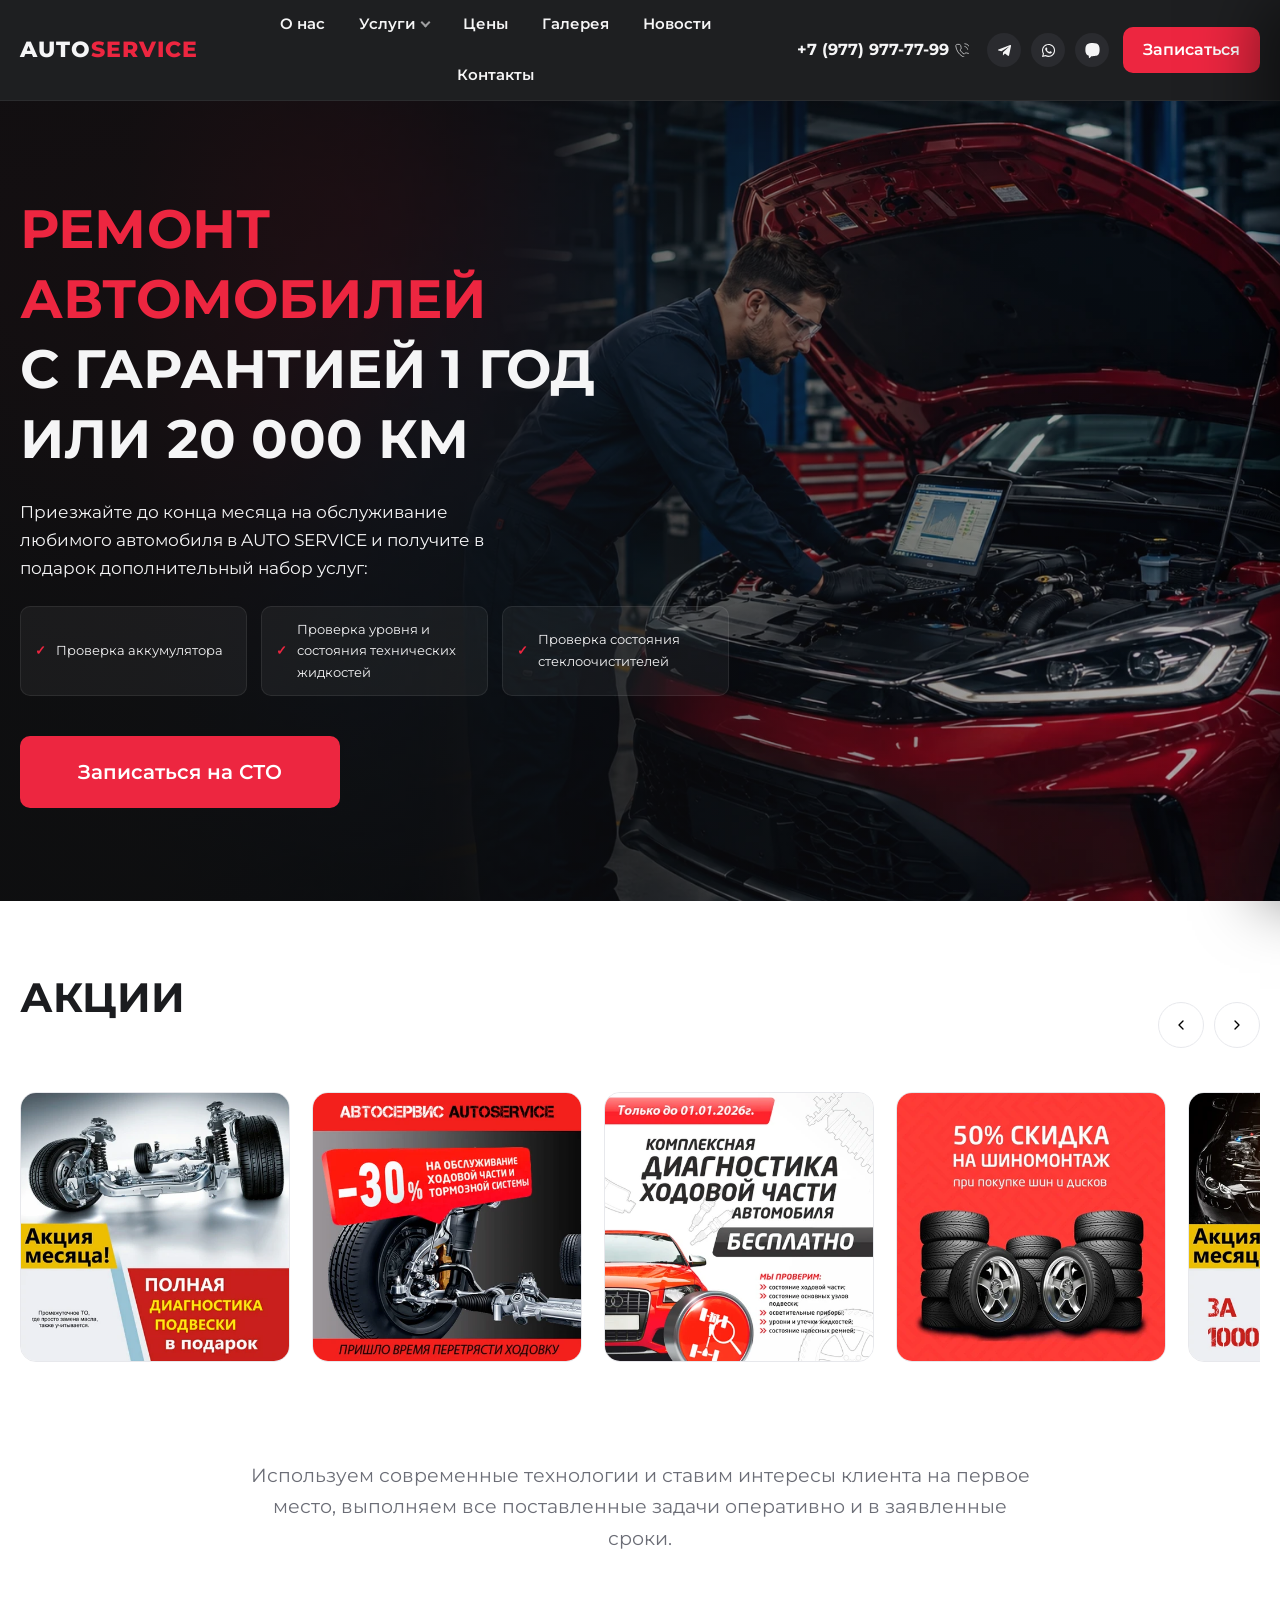
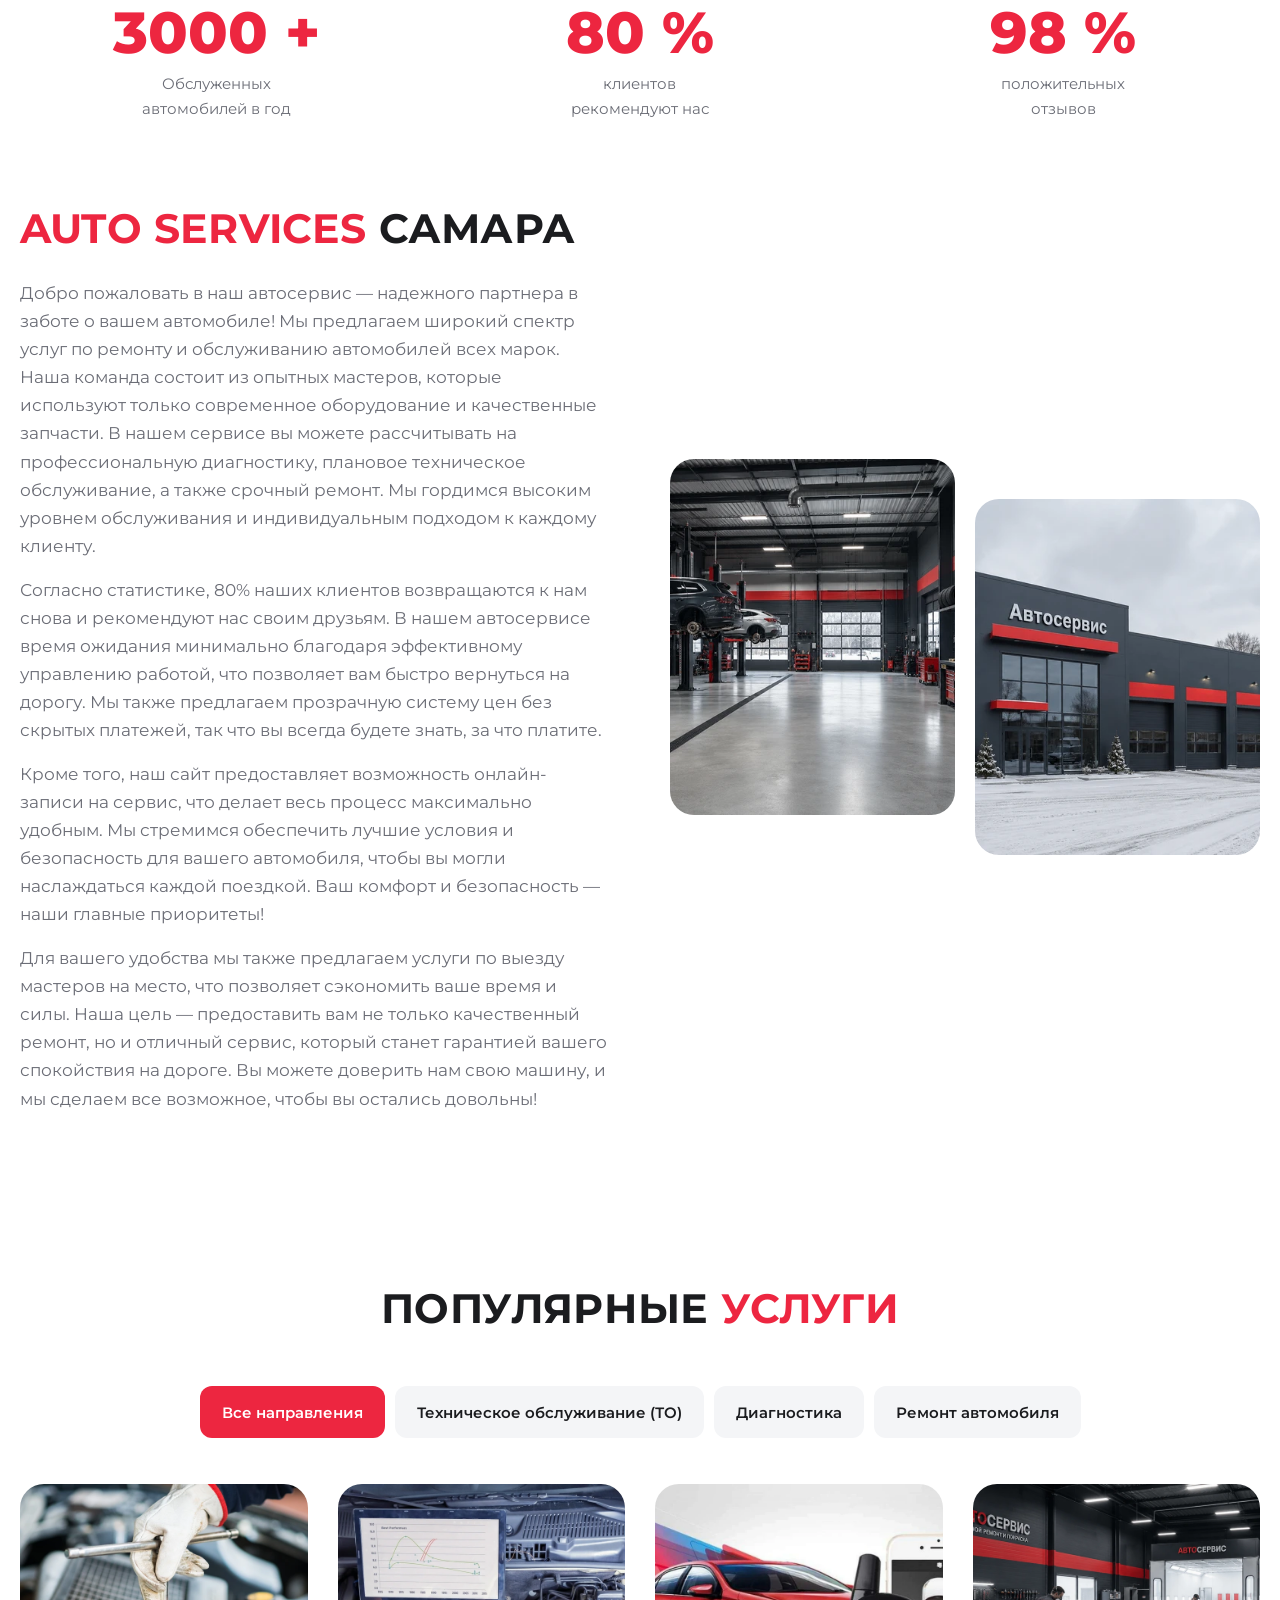
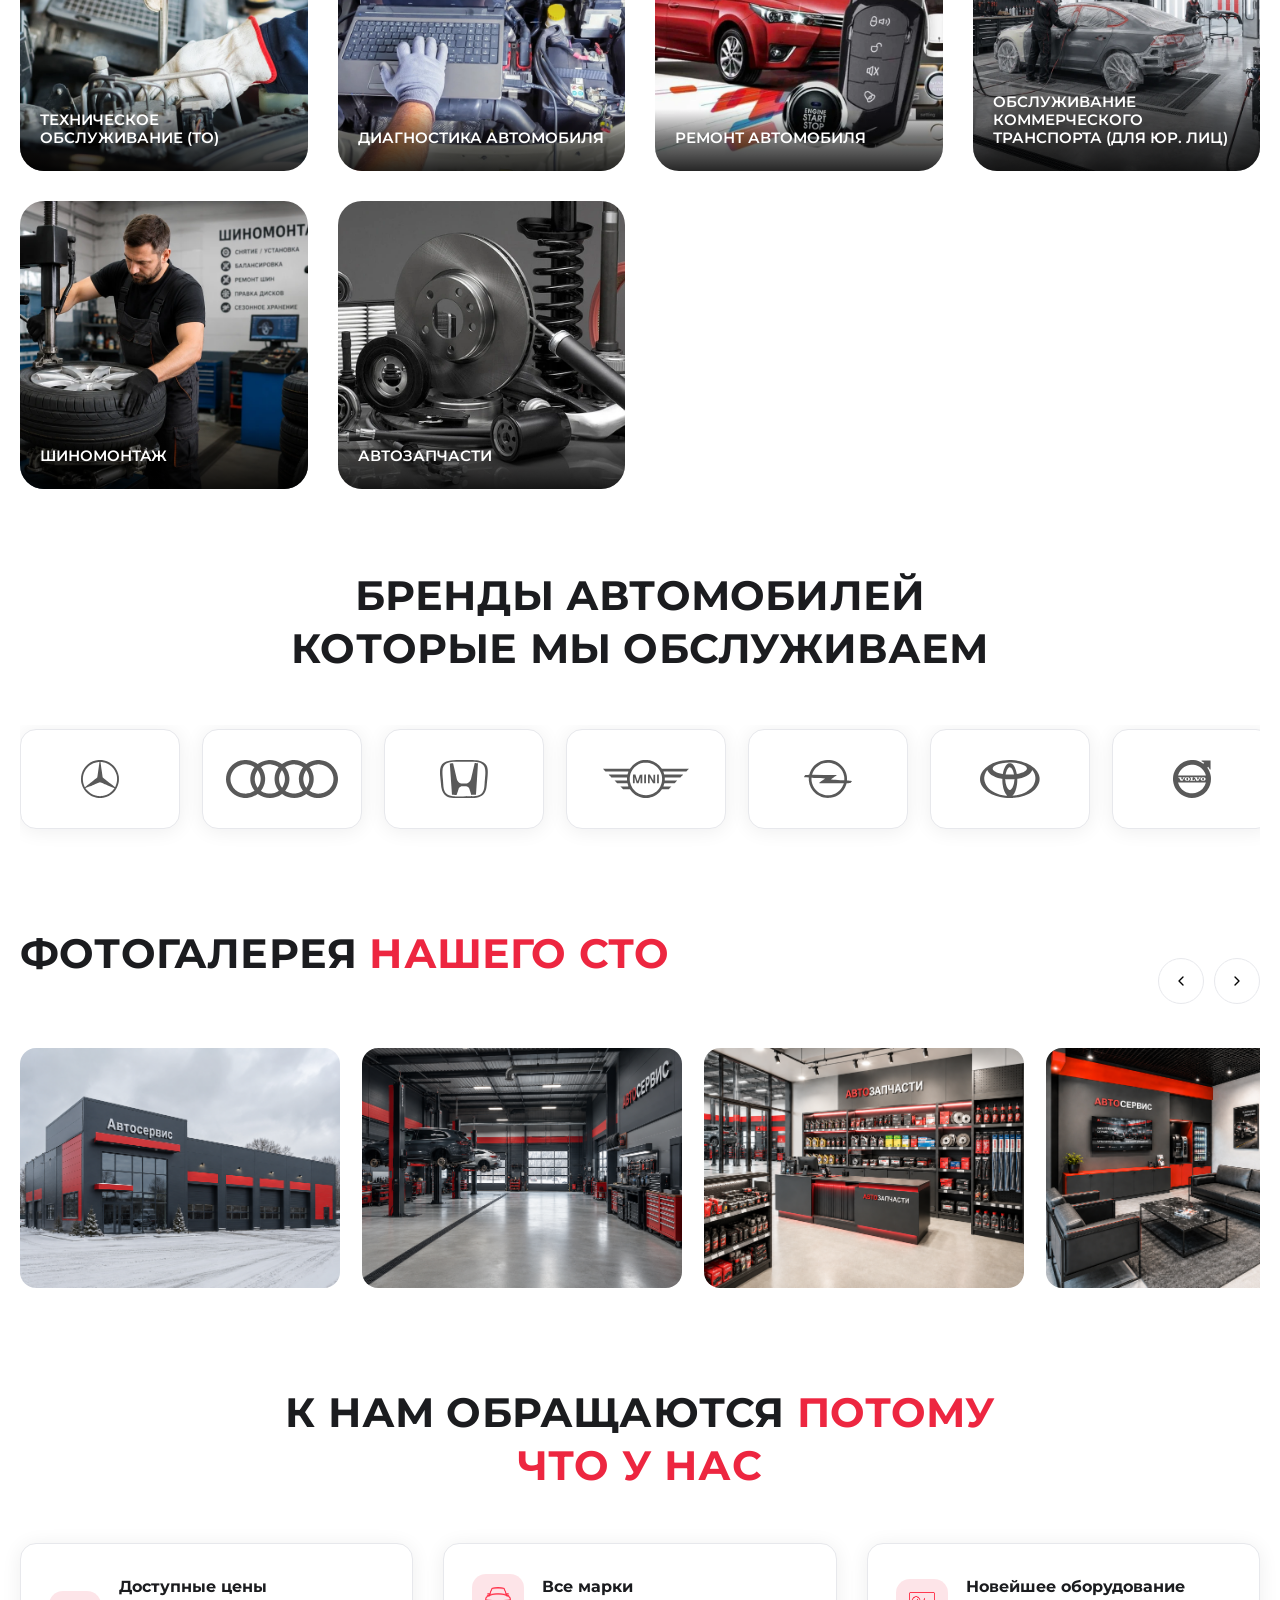
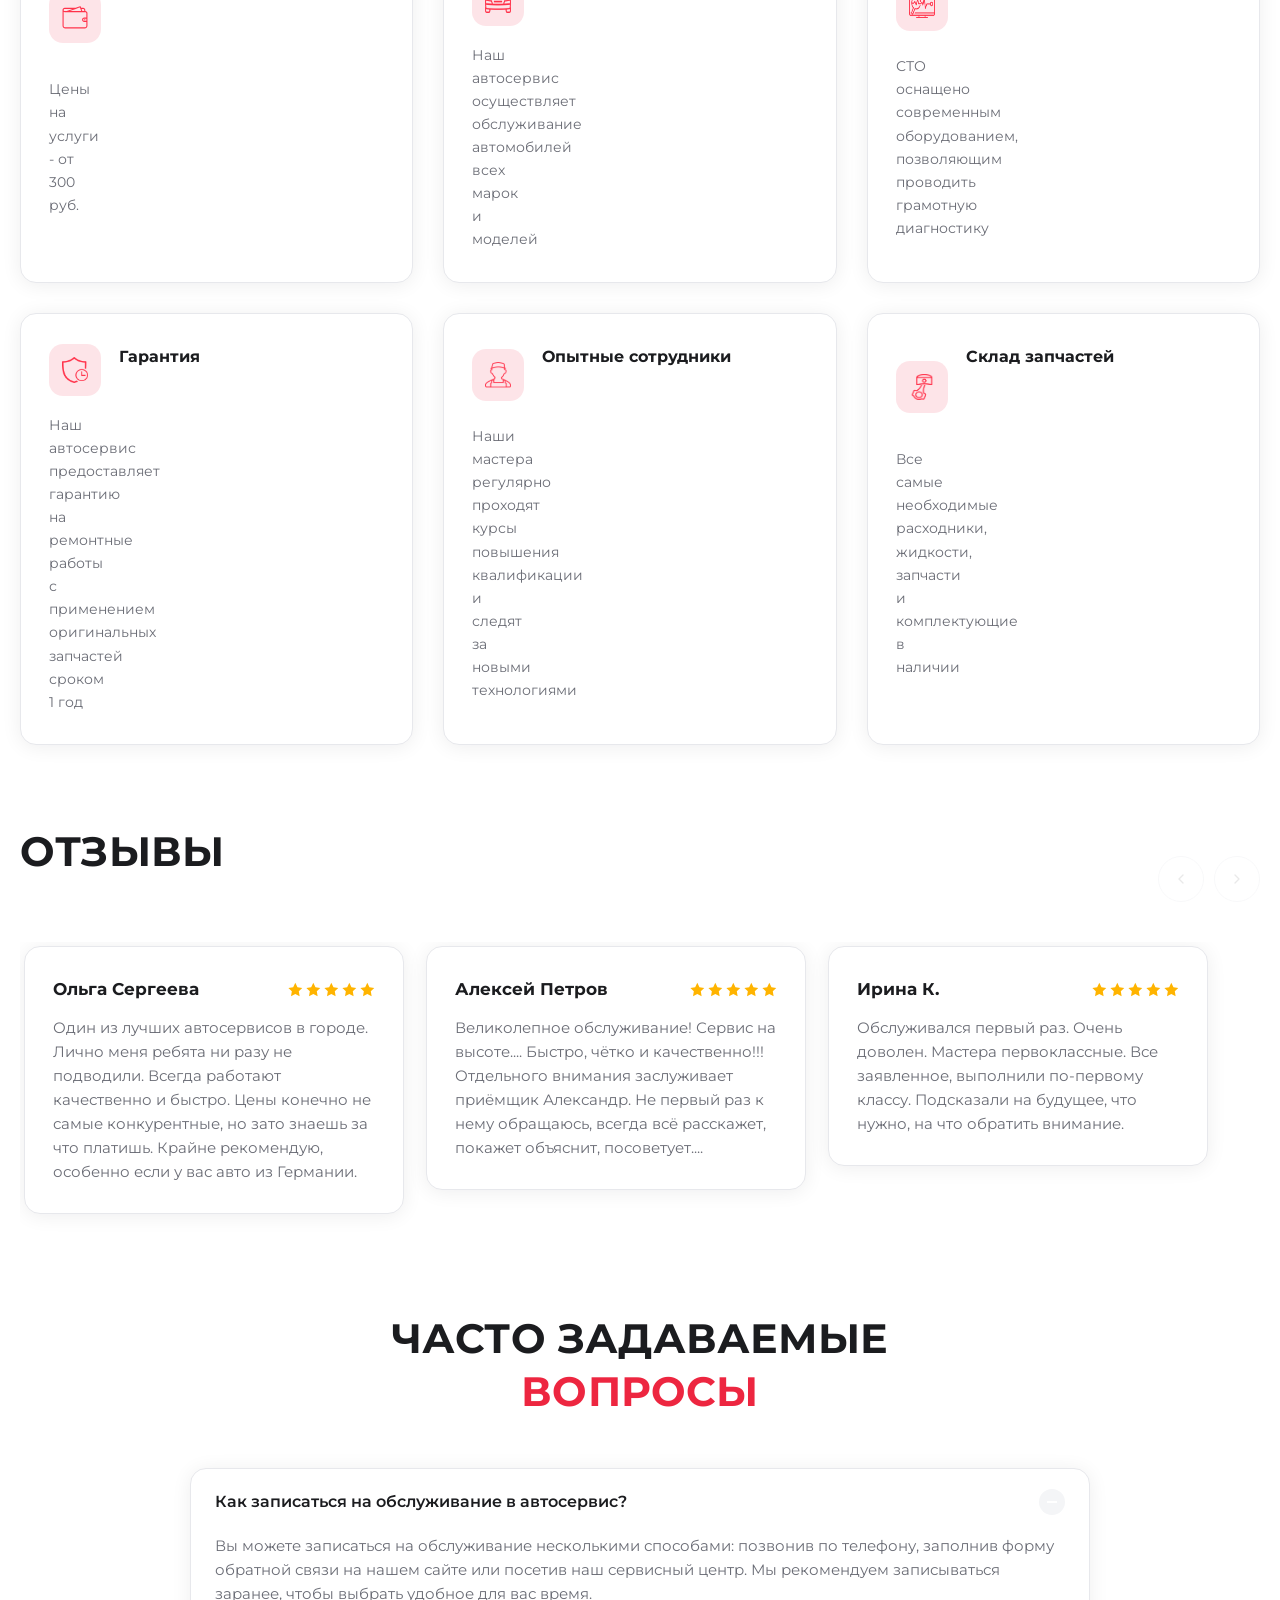
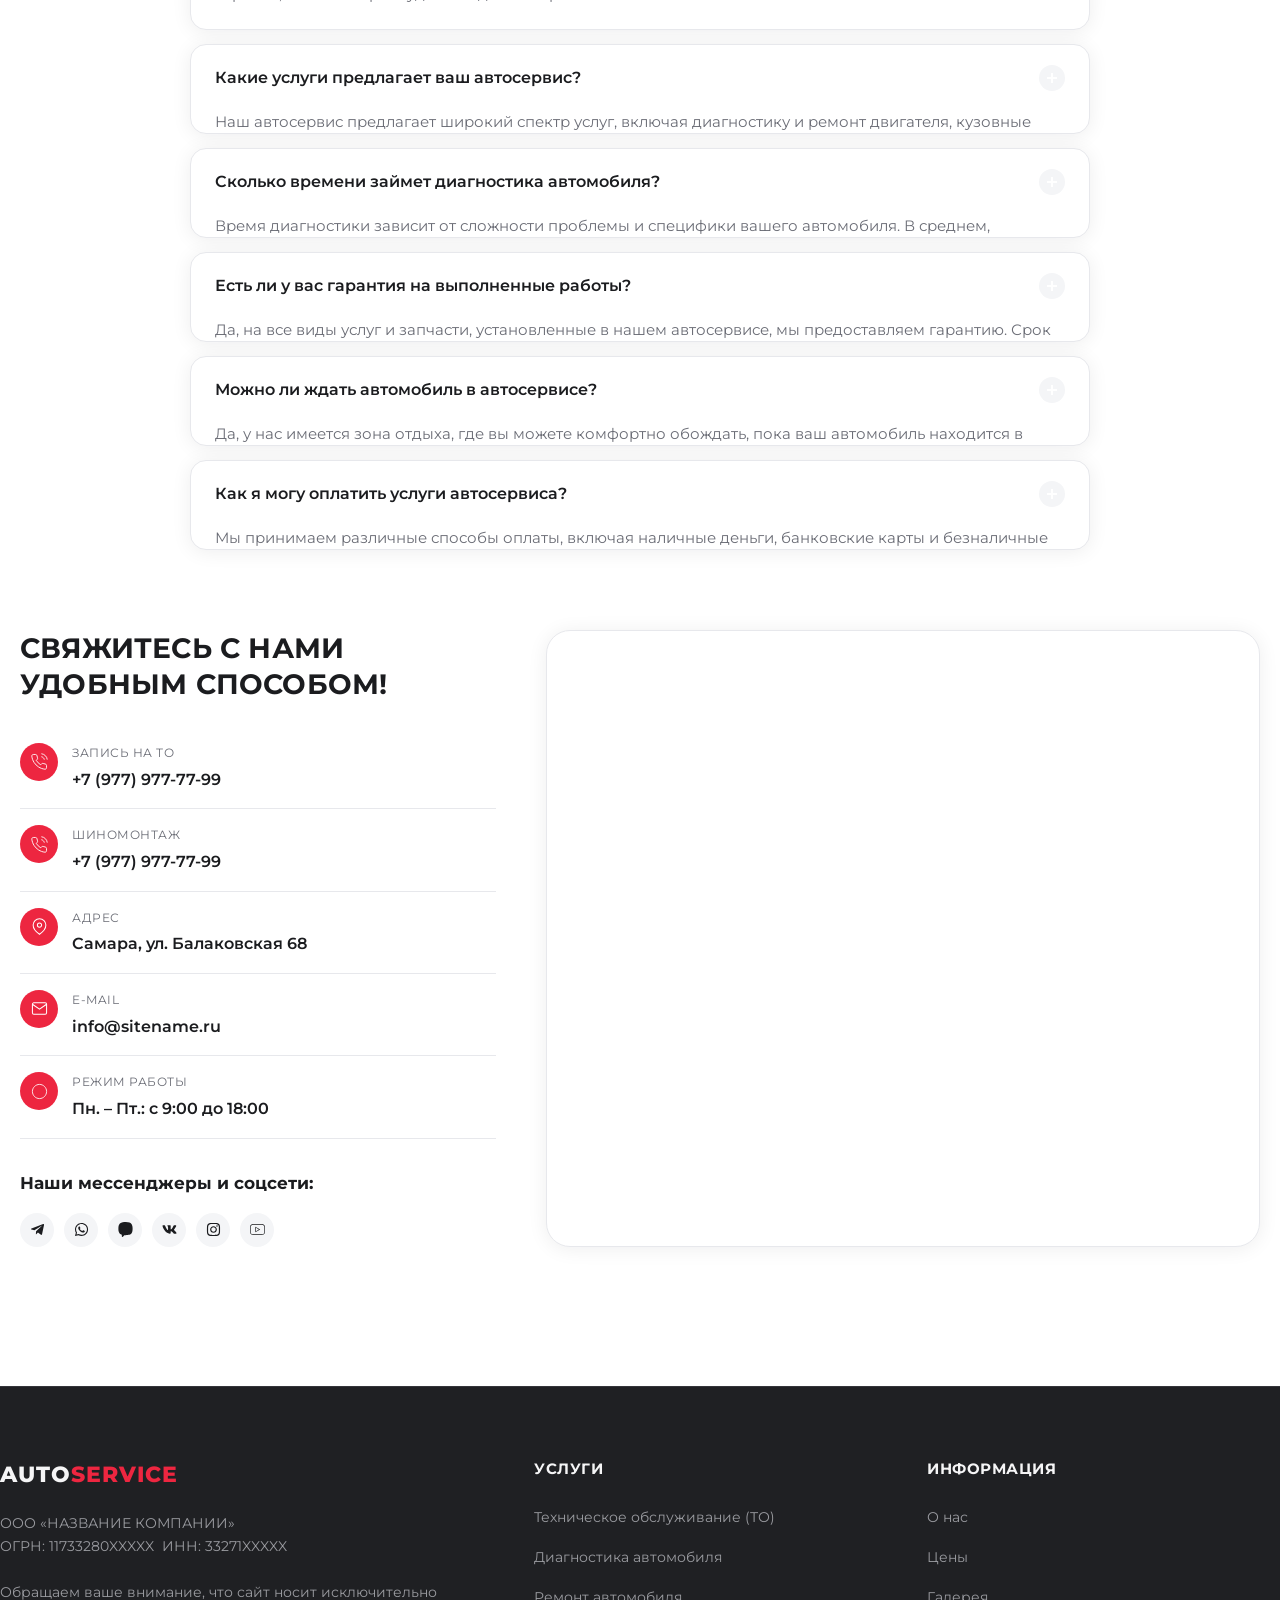
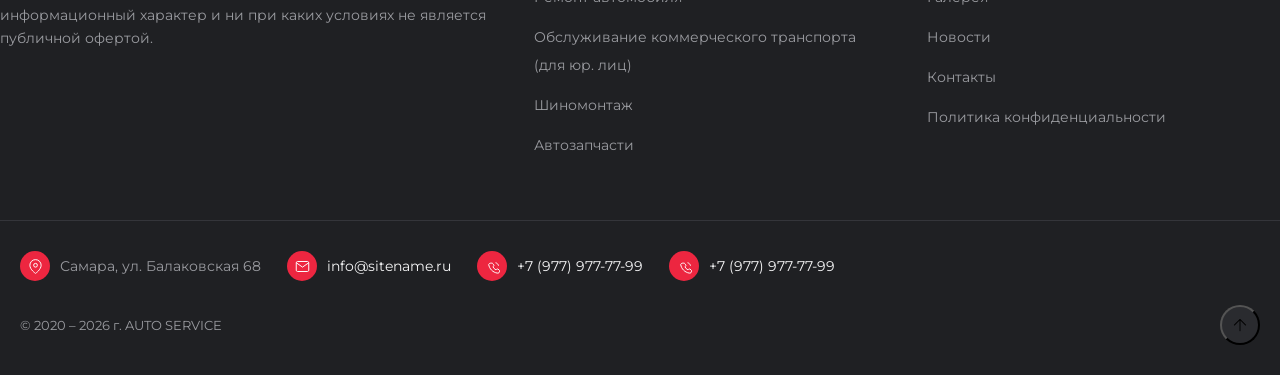
==== commit 4381f756: "Title: Cleanup and UI improvements: remove home_slid_preim2, adjust menu layout, enhance button anim" ====
--- a/index.html
+++ b/index.html
@@ -155,7 +155,7 @@
 
     <div class="head_top_block">
       <div class="head_top_phone_block hidden_xs">
-        <span class="head_top_phone_btn">
+        <span class="head_top_phone_btn" style="cursor: default;">
           +7 (977) 977-77-99
           <svg viewBox="0 0 20 20" fill="none" xmlns="http://www.w3.org/2000/svg"><path d="M14.05 5C15.0267 5.19057 15.9244 5.66826 16.6281 6.37194C17.3317 7.07561 17.8094 7.97326 18 8.95M14.05 1C16.0793 1.22544 17.9716 2.13417 19.4162 3.57701C20.8609 5.01984 21.772 6.91101 22 8.94M21 16.92V19.92C21.0011 20.1985 20.9441 20.4742 20.8325 20.7293C20.7209 20.9845 20.5573 21.2136 20.3521 21.4019C20.1468 21.5901 19.9046 21.7335 19.6407 21.8227C19.3769 21.9119 19.0974 21.9451 18.82 21.92C15.7428 21.5856 12.787 20.5341 10.19 18.85C7.77382 17.3147 5.72533 15.2662 4.18999 12.85C2.49997 10.2412 1.44824 7.27099 1.11999 4.18C1.095 3.90347 1.12787 3.62476 1.21649 3.36162C1.30512 3.09849 1.44756 2.85669 1.63476 2.65162C1.82196 2.44655 2.0498 2.28271 2.30379 2.17052C2.55777 2.05833 2.83233 2.00026 3.10999 2H6.10999C6.5953 1.99522 7.06579 2.16708 7.43376 2.48353C7.80173 2.79999 8.04207 3.23945 8.10999 3.72C8.23662 4.68007 8.47144 5.62273 8.80999 6.53C8.94454 6.88792 8.97366 7.27691 8.8939 7.65088C8.81415 8.02485 8.62886 8.36811 8.35999 8.64L7.08999 9.91C8.51355 12.4135 10.5864 14.4864 13.09 15.91L14.36 14.64C14.6319 14.3711 14.9751 14.1858 15.3491 14.1061C15.7231 14.0263 16.1121 14.0555 16.47 14.19C17.3773 14.5286 18.3199 14.7634 19.28 14.89C19.7658 14.9585 20.2094 15.2032 20.5265 15.5775C20.8437 15.9518 21.0122 16.4296 21 16.92Z" stroke="currentColor" stroke-width="1.4" stroke-linecap="round" stroke-linejoin="round" fill="none"/></svg>
         </span>
@@ -211,20 +211,6 @@
           </div>
           <div class="push30"></div>
           <a href="#section_forma" class="btn anim_link btn_xl" data-modal="#section_forma" data-modal-title="Записаться на СТО" data-modal-theme="Запись на СТО">Записаться на СТО</a>
-        </div>
-        <div class="home_slid_preim2" data-reveal="right">
-          <div class="preim2">
-            <div class="preim2_name">Собственный</div>
-            <div class="preim2_slogan">склад запчастей</div>
-          </div>
-          <div class="preim2">
-            <div class="preim2_name">Строгое</div>
-            <div class="preim2_slogan">соблюдение сроков</div>
-          </div>
-          <div class="preim2">
-            <div class="preim2_name">50 +</div>
-            <div class="preim2_slogan">специалистов в штате</div>
-          </div>
         </div>
       </div>
     </div>
--- a/css/style.css
+++ b/css/style.css
@@ -268,13 +268,12 @@
   transform: skewX(-50deg);
   background: linear-gradient(to left, rgba(121,117,117,0), rgba(255,255,255,.8), rgba(121,117,117,0)) no-repeat -2em 0;
   background-size: 3em 100%;
-  animation: btn-shine 12s linear infinite;
+  animation: btn-shine 0.055s linear infinite;
   animation-delay: 2s;
 }
 
 @keyframes btn-shine {
   0% { background-position: 0% 0%; }
-  7% { background-position: 110% 0%; }
   100% { background-position: 110% 0%; }
 }
 
@@ -527,12 +526,13 @@
 }
 
 .nav_dropdown.dop_razdel_manu {
-  min-width: 900px;
-  max-width: 1200px;
+  min-width: 100%;
+  left: 0;
+  transform: translateX(0) translateY(8px);
   display: grid;
-  grid-template-columns: repeat(6, 1fr);
-  gap: 0;
-  padding: 12px;
+  grid-template-columns: repeat(3, 1fr);
+  gap: 20px;
+  padding: 20px;
 }
 
 .nav_dropdown.dop_razdel_manu > div {
@@ -547,7 +547,7 @@
   letter-spacing: 1px;
   color: var(--color-accent);
   font-weight: 700;
-  padding: 8px 12px 4px;
+  padding: 8px 0 4px;
   white-space: nowrap;
 }
 
@@ -555,7 +555,7 @@
   opacity: 1;
   visibility: visible;
   pointer-events: auto;
-  transform: translateX(-50%) translateY(0);
+  transform: translateX(0) translateY(0);
 }
 
 .nav_dropdown a {
@@ -1385,7 +1385,7 @@
 
 .category_left {
   display: grid;
-  grid-template-columns: 260px 1fr;
+  grid-template-columns: 350px 1fr;
   gap: 40px;
 }
 
@@ -1652,9 +1652,10 @@
   padding: 30px 28px;
   box-shadow: var(--shadow-card);
   transition: border-color var(--transition), transform var(--transition), box-shadow var(--transition);
-  display: flex;
-  flex-direction: column;
+  display: grid;
+  grid-template-columns: 52px 1fr;
   gap: 18px;
+  align-items: start;
 }
 
 .preim_item .ico {
@@ -1665,7 +1666,8 @@
   display: flex;
   align-items: center;
   justify-content: center;
-  margin: 0 auto 18px;
+  grid-row: 1 / -1;
+  align-self: center;
 }
 
 .preim_item:hover {
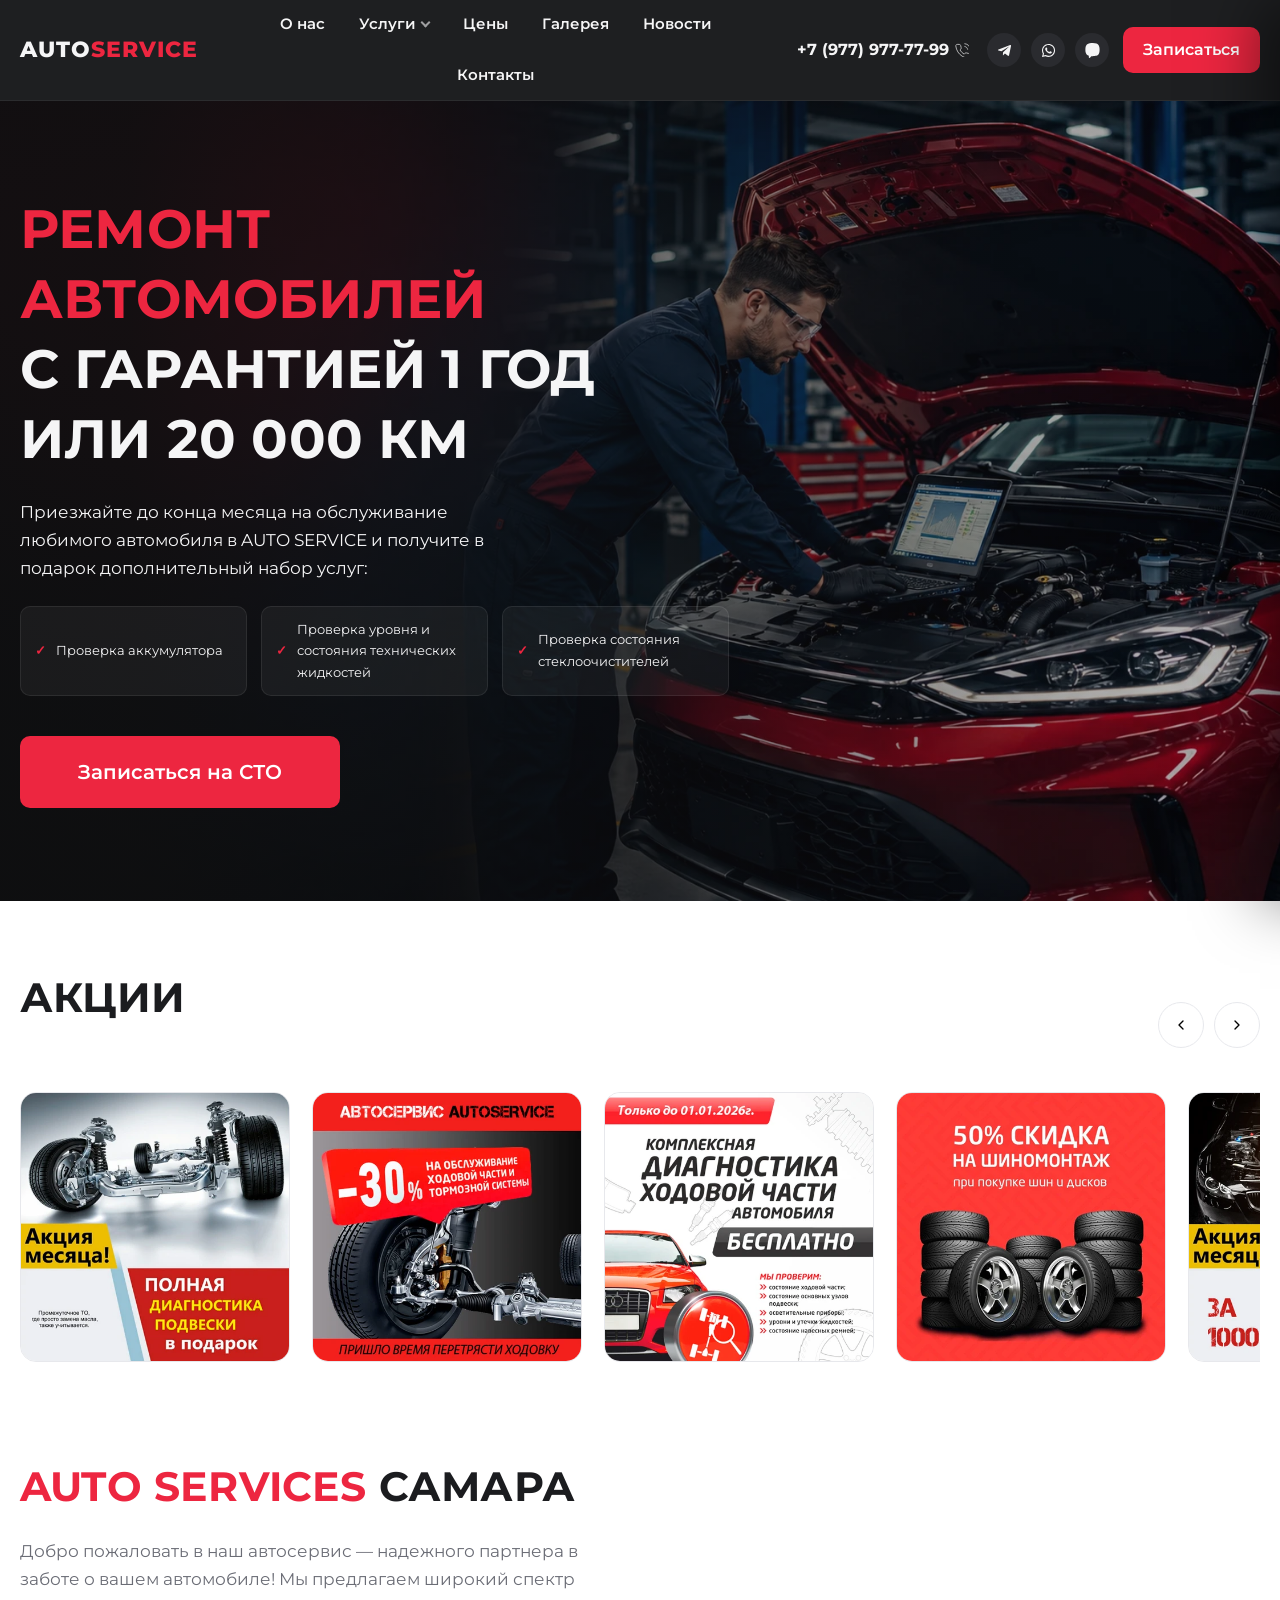
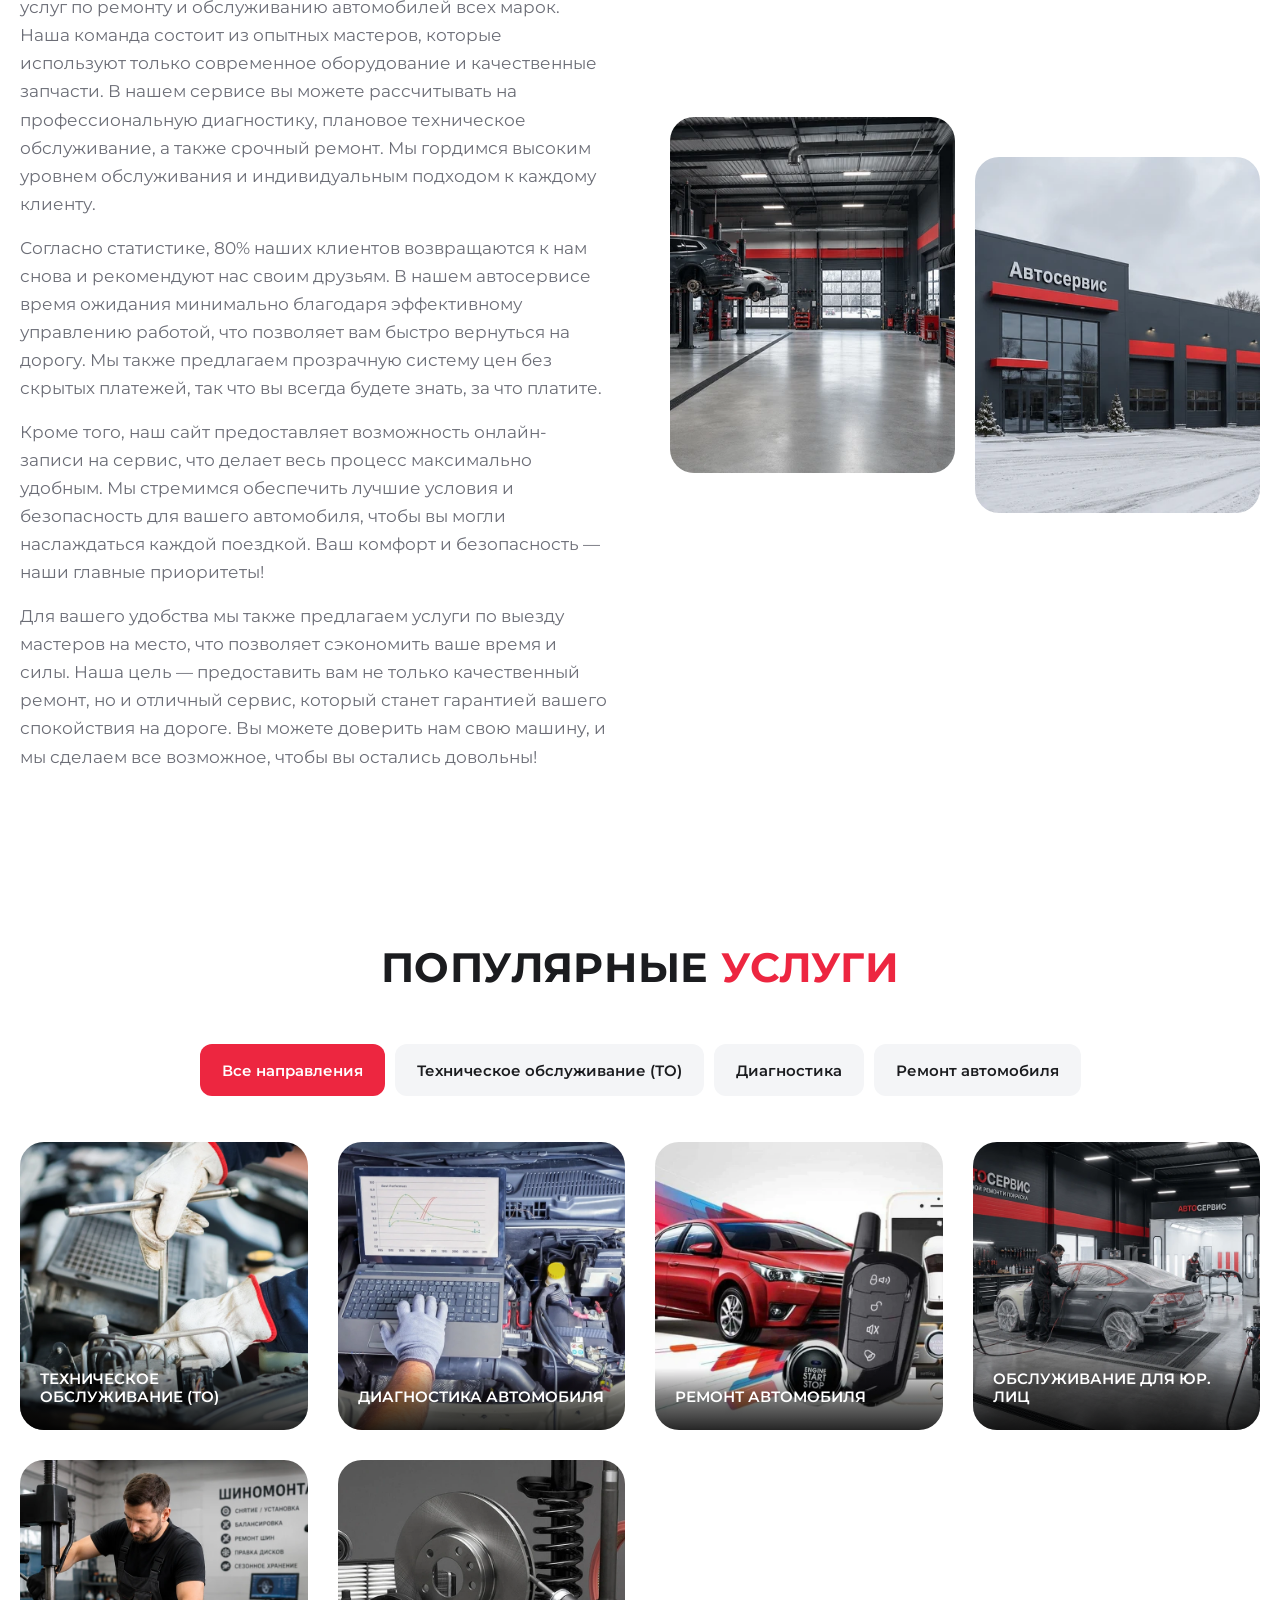
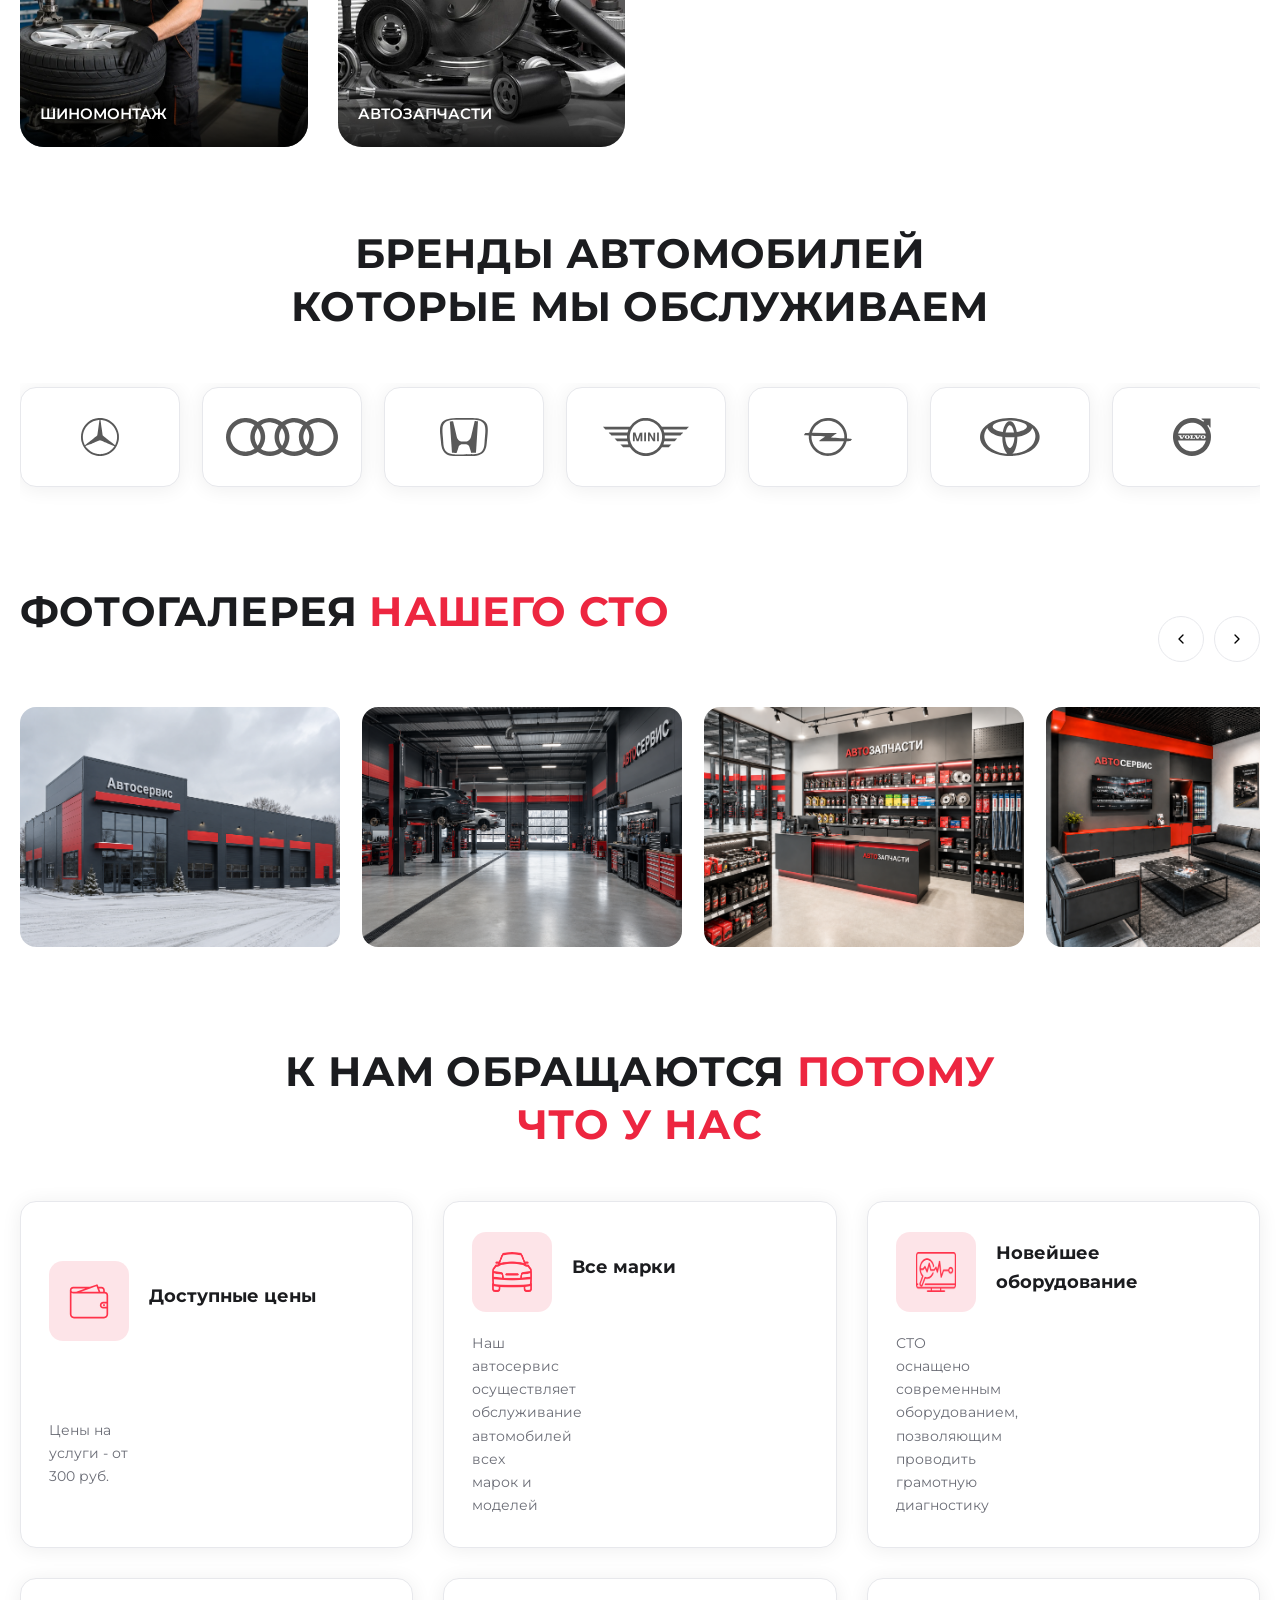
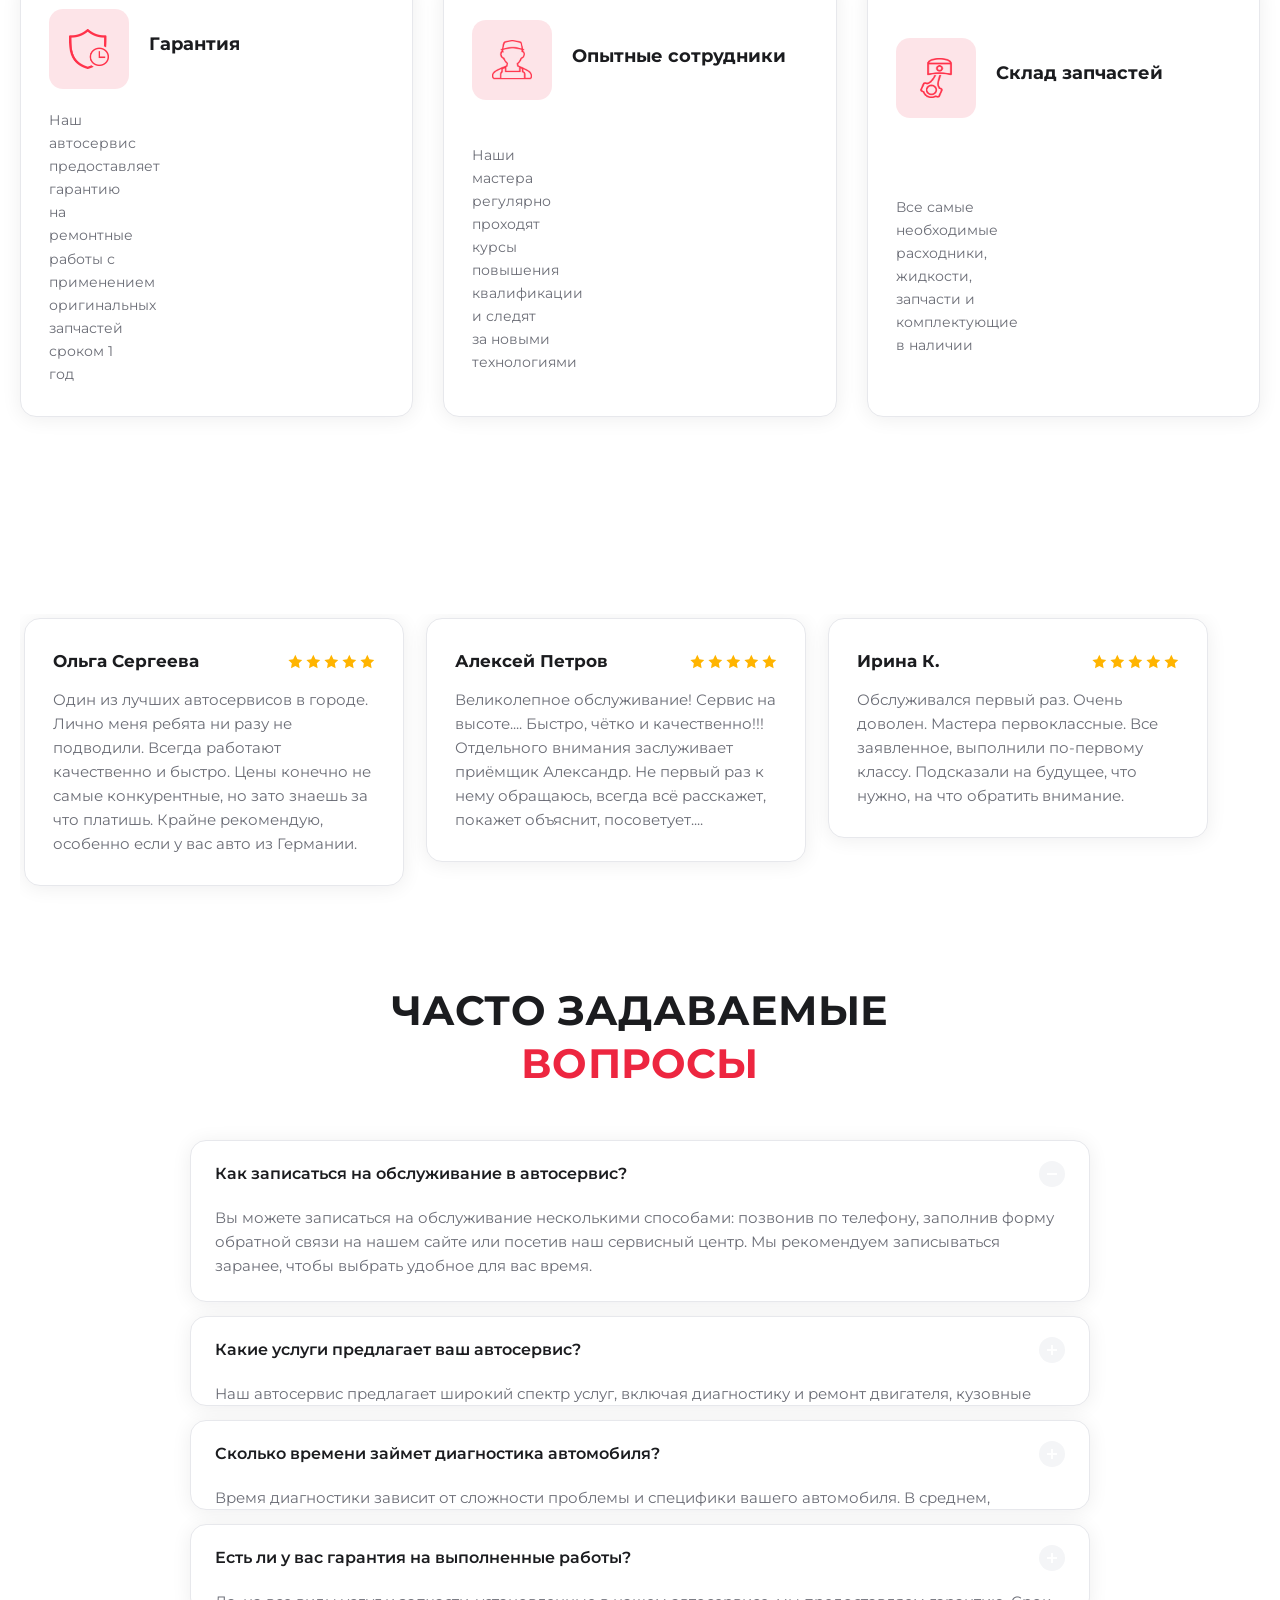
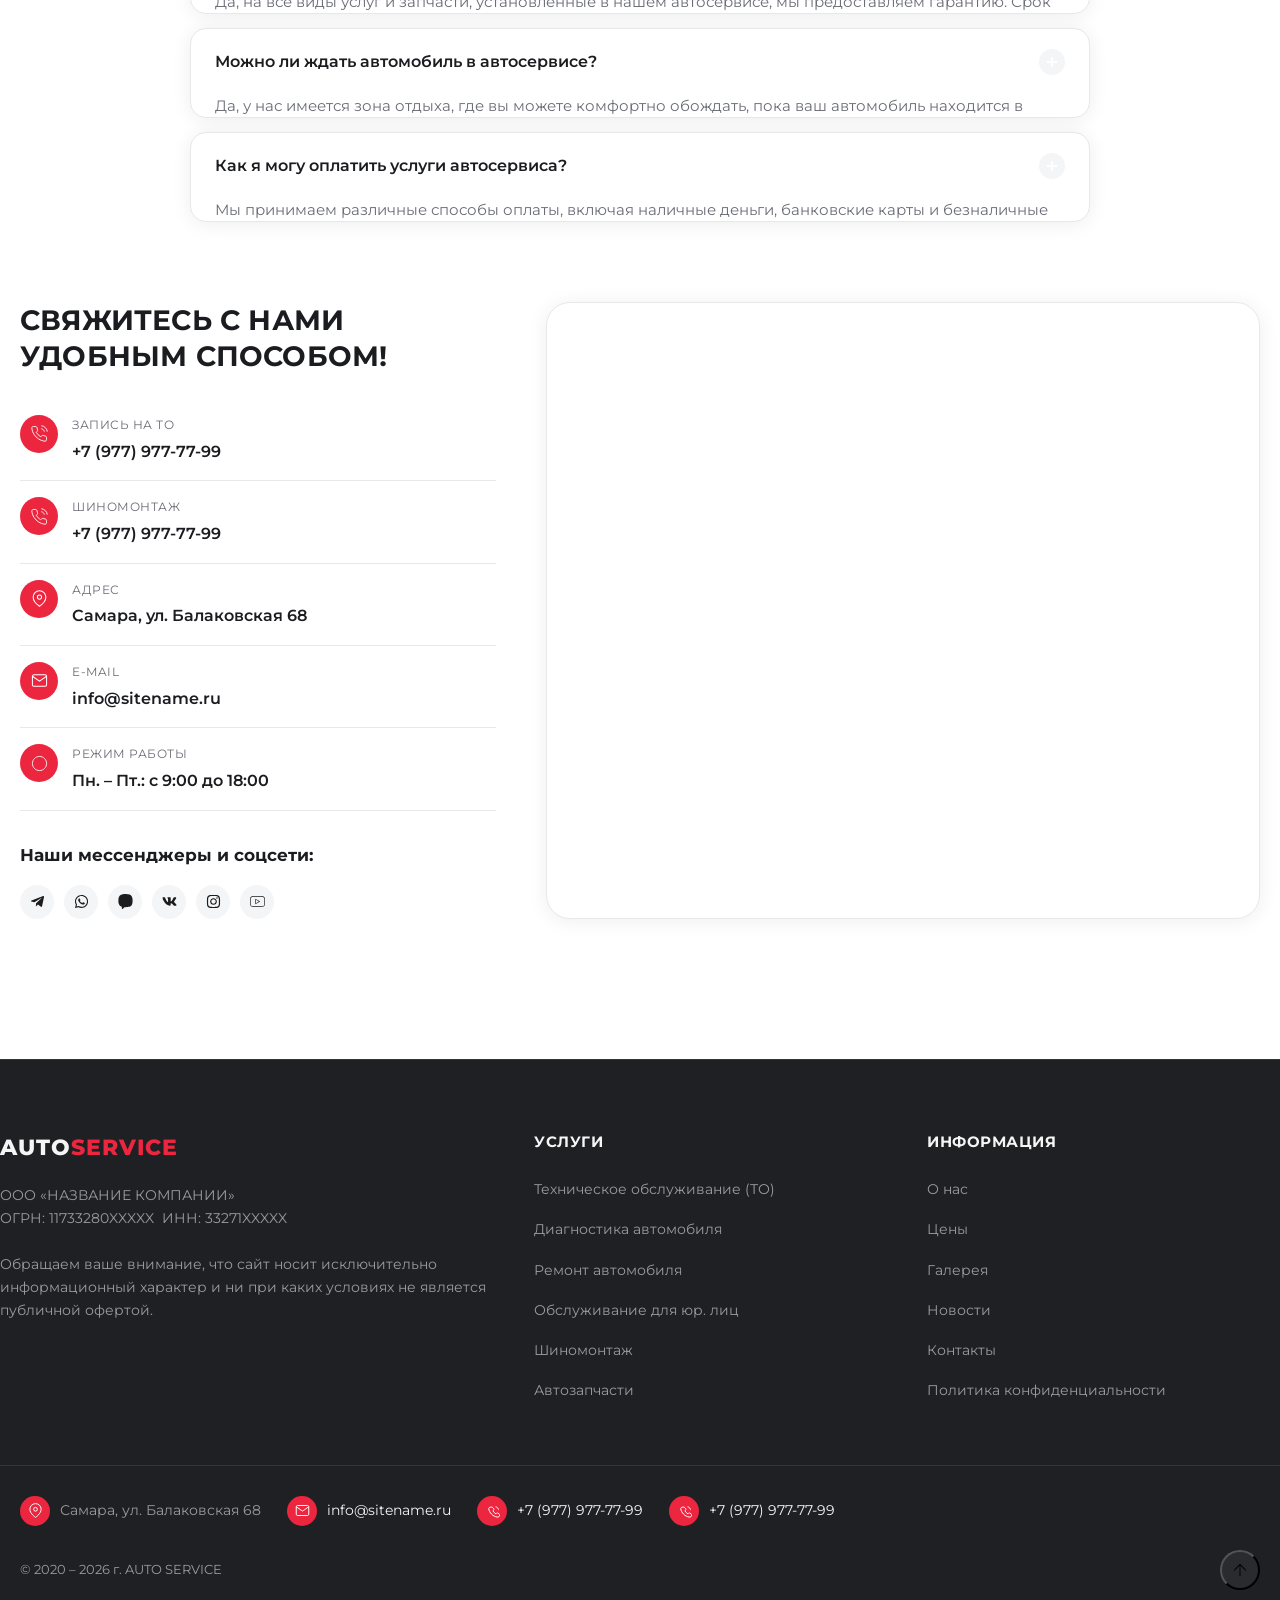
==== commit dc00a2c3: "Title: Update service descriptions and restructure about page elements Key features implemented: - M" ====
--- a/index.html
+++ b/index.html
@@ -65,7 +65,7 @@
 					<li><a href="uslugi-diagnostika-diagnostika-xodovoj-chasti.html">Ремонт автоэлектрики</a></li>
 				</ul>
 			</li>
-			<li><a href="uslugi-diagnostika.html">Обслуживание коммерческого транспорта (для юр. лиц)</a></li>
+			<li><a href="uslugi-diagnostika.html">Обслуживание для юр. лиц</a></li>
 			<li><a href="uslugi-diagnostika.html">Шиномонтаж</a></li>
 			<li><a href="uslugi-diagnostika.html">Автозапчасти</a></li>
 		</ul>
@@ -136,7 +136,7 @@
 					<a href="uslugi-diagnostika-diagnostika-xodovoj-chasti.html">Ремонт автоэлектрики</a>
 				</div>
 				<div>
-					<div class="nav_dropdown_name_razdela"><a href="uslugi-diagnostika.html" style="color:inherit">Обслуживание коммерческого транспорта (для юр. лиц)</a></div>
+					<div class="nav_dropdown_name_razdela"><a href="uslugi-diagnostika.html" style="color:inherit">Обслуживание для юр. лиц</a></div>
 				</div>
 				<div>
 					<div class="nav_dropdown_name_razdela"><a href="uslugi-diagnostika.html" style="color:inherit">Шиномонтаж</a></div>
@@ -253,26 +253,6 @@
   </div>
 </div>
 
-<div class="section pt0" id="section_pr_num">
-  <div class="wrapper">
-    <div class="nums_slogan" data-reveal>Используем современные технологии и ставим интересы клиента на первое место, выполняем все поставленные задачи оперативно и в заявленные сроки.</div>
-    <div class="nums" data-reveal-group>
-      <div class="item">
-        <div class="item_name">3000 +</div>
-        <div class="item_desc">Обслуженных <br>автомобилей в год</div>
-      </div>
-      <div class="item">
-        <div class="item_name">80 %</div>
-        <div class="item_desc">клиентов <br>рекомендуют нас</div>
-      </div>
-      <div class="item">
-        <div class="item_name">98 %</div>
-        <div class="item_desc">положительных <br>отзывов</div>
-      </div>
-    </div>
-  </div>
-</div>
-
 
 <div class="section pt0" id="section_company">
   <div class="wrapper">
@@ -303,7 +283,7 @@
 		<a href="uslugi-diagnostika.html" class="service_item"><img src="img/12.webp" alt="Техническое обслуживание (ТО)" loading="lazy"><span class="service_name">Техническое обслуживание (ТО)</span></a>
 		<a href="uslugi-diagnostika.html" class="service_item"><img src="img/d525d35s-1920.webp" alt="Диагностика автомобиля" loading="lazy"><span class="service_name">Диагностика автомобиля</span></a>
 		<a href="uslugi-diagnostika.html" class="service_item"><img src="img/i-1.webp" alt="Ремонт автомобиля" loading="lazy"><span class="service_name">Ремонт автомобиля</span></a>
-		<a href="uslugi-diagnostika.html" class="service_item"><img src="img/97759c41-55a9-44b9-9a57-c8911961d295.webp" alt="Обслуживание коммерческого транспорта (для юр. лиц)" loading="lazy"><span class="service_name">Обслуживание коммерческого транспорта (для юр. лиц)</span></a>
+		<a href="uslugi-diagnostika.html" class="service_item"><img src="img/97759c41-55a9-44b9-9a57-c8911961d295.webp" alt="Обслуживание для юр. лиц" loading="lazy"><span class="service_name">Обслуживание для юр. лиц</span></a>
 		<a href="uslugi-diagnostika.html" class="service_item"><img src="img/858c81d3-0e99-4c18-a770-fed4e215f48f.webp" alt="Шиномонтаж" loading="lazy"><span class="service_name">Шиномонтаж</span></a>
 		<a href="uslugi-diagnostika.html" class="service_item"><img src="img/18o1mjcp4qzaffqmnkxeilbca0g8uhf5ar72lmw4zn6reu-fimnsarwvt596plb5k945czvb6pp-naru8-pyb-jt.webp" alt="Автозапчасти" loading="lazy"><span class="service_name">Автозапчасти</span></a>
       </div>
@@ -595,7 +575,7 @@
       <li><a href="uslugi-diagnostika.html">Техническое обслуживание (ТО)</a></li>
       <li><a href="uslugi-diagnostika.html">Диагностика автомобиля</a></li>
       <li><a href="uslugi-diagnostika.html">Ремонт автомобиля</a></li>
-      <li><a href="uslugi-diagnostika.html">Обслуживание коммерческого транспорта (для юр. лиц)</a></li>
+      <li><a href="uslugi-diagnostika.html">Обслуживание для юр. лиц</a></li>
       <li><a href="uslugi-diagnostika.html">Шиномонтаж</a></li>
       <li><a href="uslugi-diagnostika.html">Автозапчасти</a></li>
     </ul>
--- a/css/style.css
+++ b/css/style.css
@@ -533,12 +533,14 @@
   grid-template-columns: repeat(3, 1fr);
   gap: 20px;
   padding: 20px;
+  max-width: 1200px;
 }
 
 .nav_dropdown.dop_razdel_manu > div {
   display: flex;
   flex-direction: column;
   gap: 4px;
+  min-width: 0;
 }
 
 .nav_dropdown.dop_razdel_manu .nav_dropdown_name_razdela {
@@ -548,7 +550,9 @@
   color: var(--color-accent);
   font-weight: 700;
   padding: 8px 0 4px;
-  white-space: nowrap;
+  white-space: normal;
+  word-wrap: break-word;
+  max-width: 280px;
 }
 
 li.is_open > .nav_dropdown {
@@ -1142,29 +1146,6 @@
   flex-shrink: 0;
 }
 
-.home_slid_preim2 {
-  display: flex;
-  flex-direction: column;
-  gap: 18px;
-}
-
-.home_slid_preim2 .preim2 {
-  background: rgba(255,255,255,.05);
-  border: 1px solid rgba(255,255,255,.08);
-  border-radius: var(--radius-md);
-  padding: 20px 22px;
-}
-
-.home_slid_preim2 .preim2_name {
-  font-size: 19px;
-  font-weight: 800;
-}
-
-.home_slid_preim2 .preim2_slogan {
-  font-size: 13px;
-  color: var(--color-text-muted);
-}
-
 .page_top {
   padding: 20px 0 10px;
 }
@@ -1653,14 +1634,14 @@
   box-shadow: var(--shadow-card);
   transition: border-color var(--transition), transform var(--transition), box-shadow var(--transition);
   display: grid;
-  grid-template-columns: 52px 1fr;
-  gap: 18px;
-  align-items: start;
+  grid-template-columns: 80px 1fr;
+  gap: 20px;
+  align-items: center;
 }
 
 .preim_item .ico {
-  width: 52px;
-  height: 52px;
+  width: 80px;
+  height: 80px;
   border-radius: 14px;
   background: rgba(237,38,64,.12);
   display: flex;
@@ -1676,15 +1657,15 @@
 }
 
 .preim_item .ico img {
-  width: 26px;
-  height: 26px;
+  width: 40px;
+  height: 40px;
   filter: brightness(0) saturate(100%) invert(30%) sepia(89%) saturate(3000%) hue-rotate(335deg);
 }
 
 .preim_item .name {
   font-weight: 700;
   margin-bottom: 8px;
-  font-size: 16px;
+  font-size: 18px;
 }
 
 .preim_item .desc {
@@ -2294,15 +2275,6 @@
     grid-template-columns: 1fr;
   }
 
-  .home_slid_preim2 {
-    flex-direction: row;
-    flex-wrap: wrap;
-  }
-
-  .home_slid_preim2 .preim2 {
-    flex: 1 1 200px;
-  }
-
   .services_block {
     grid-template-columns: repeat(3, 1fr);
   }
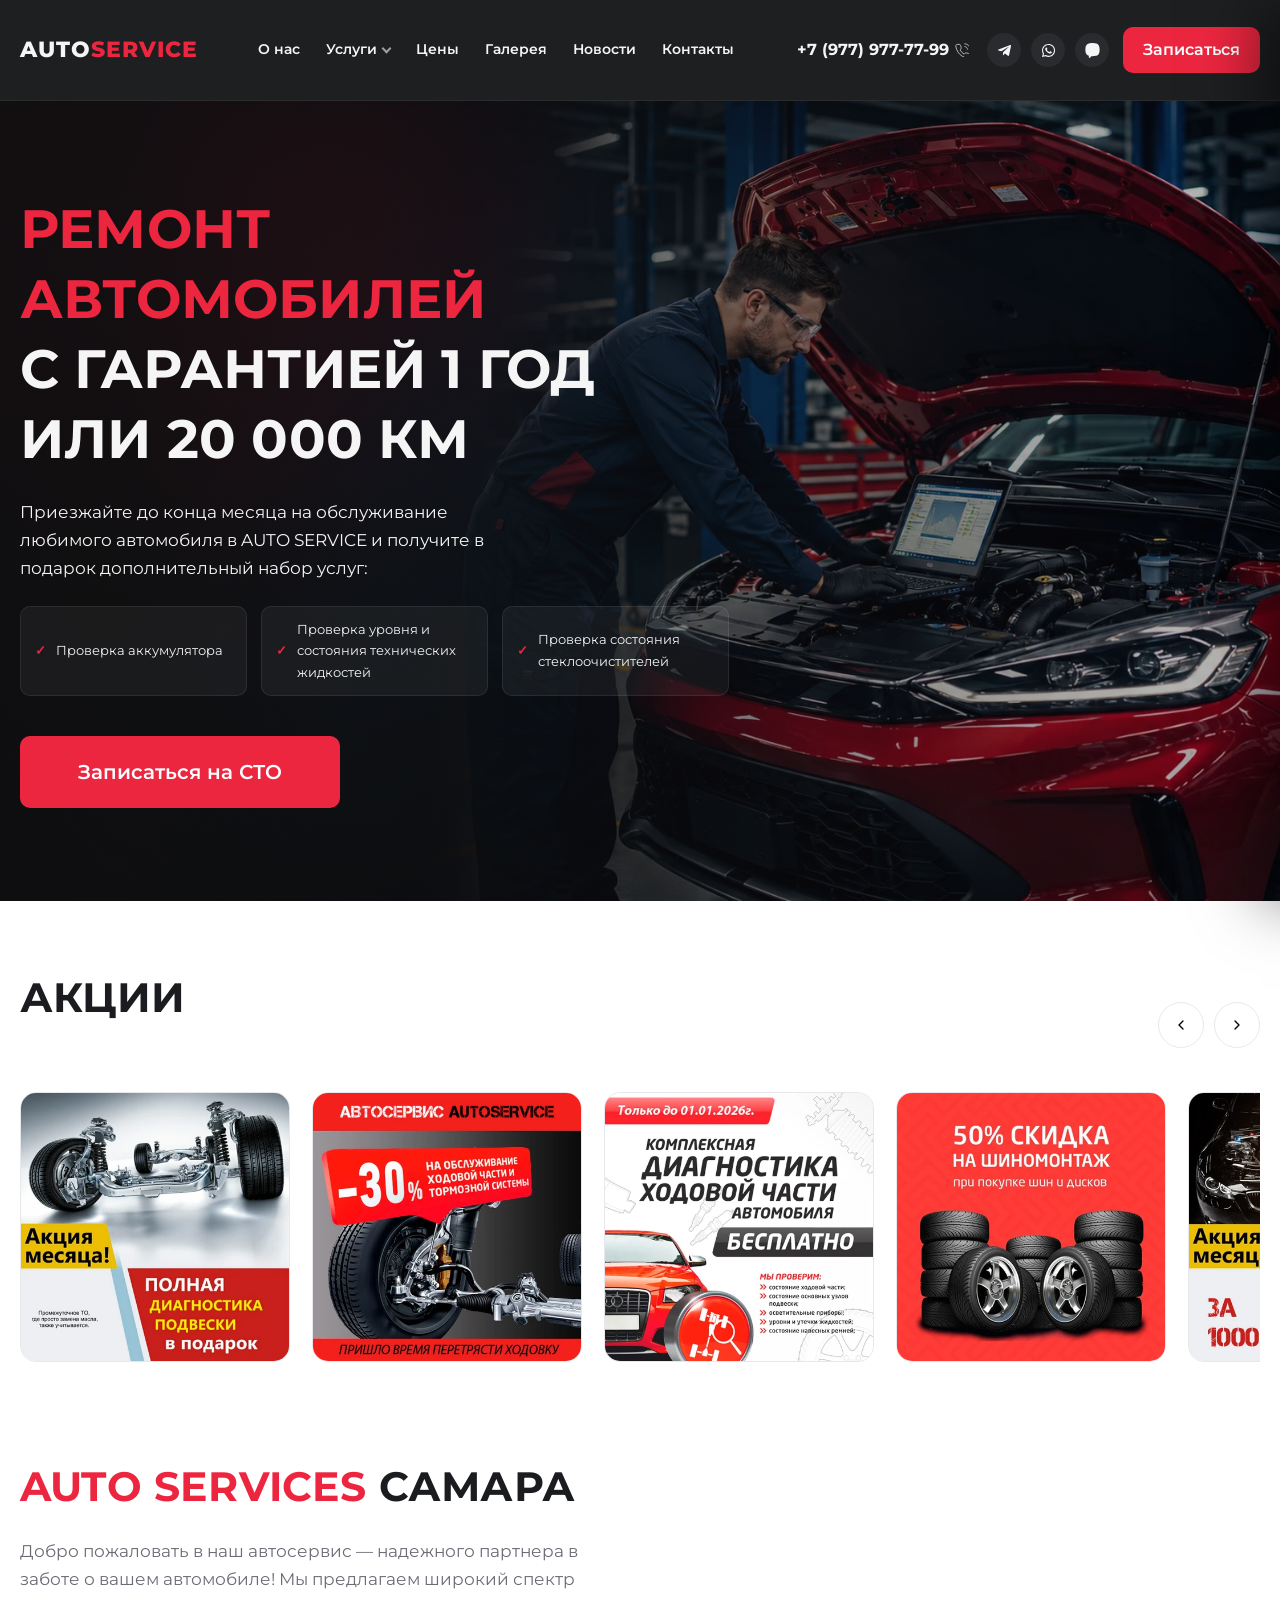
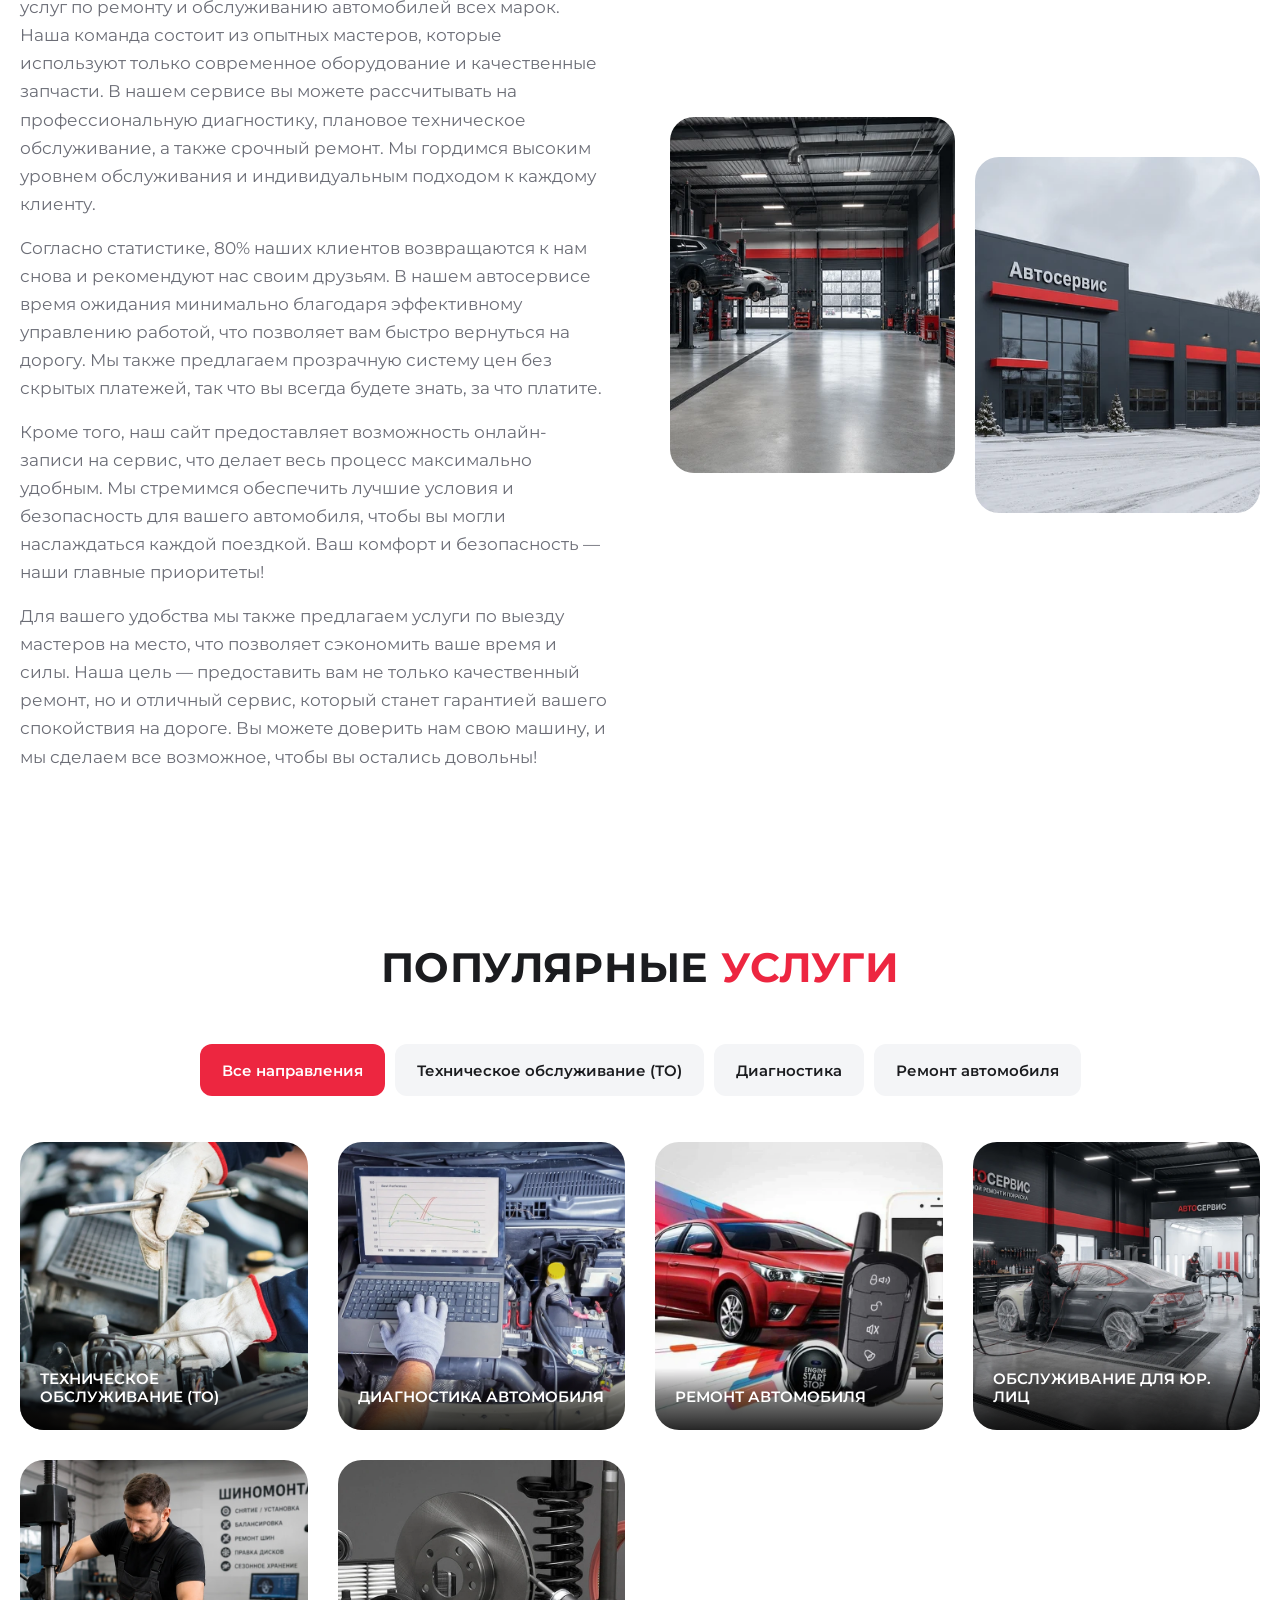
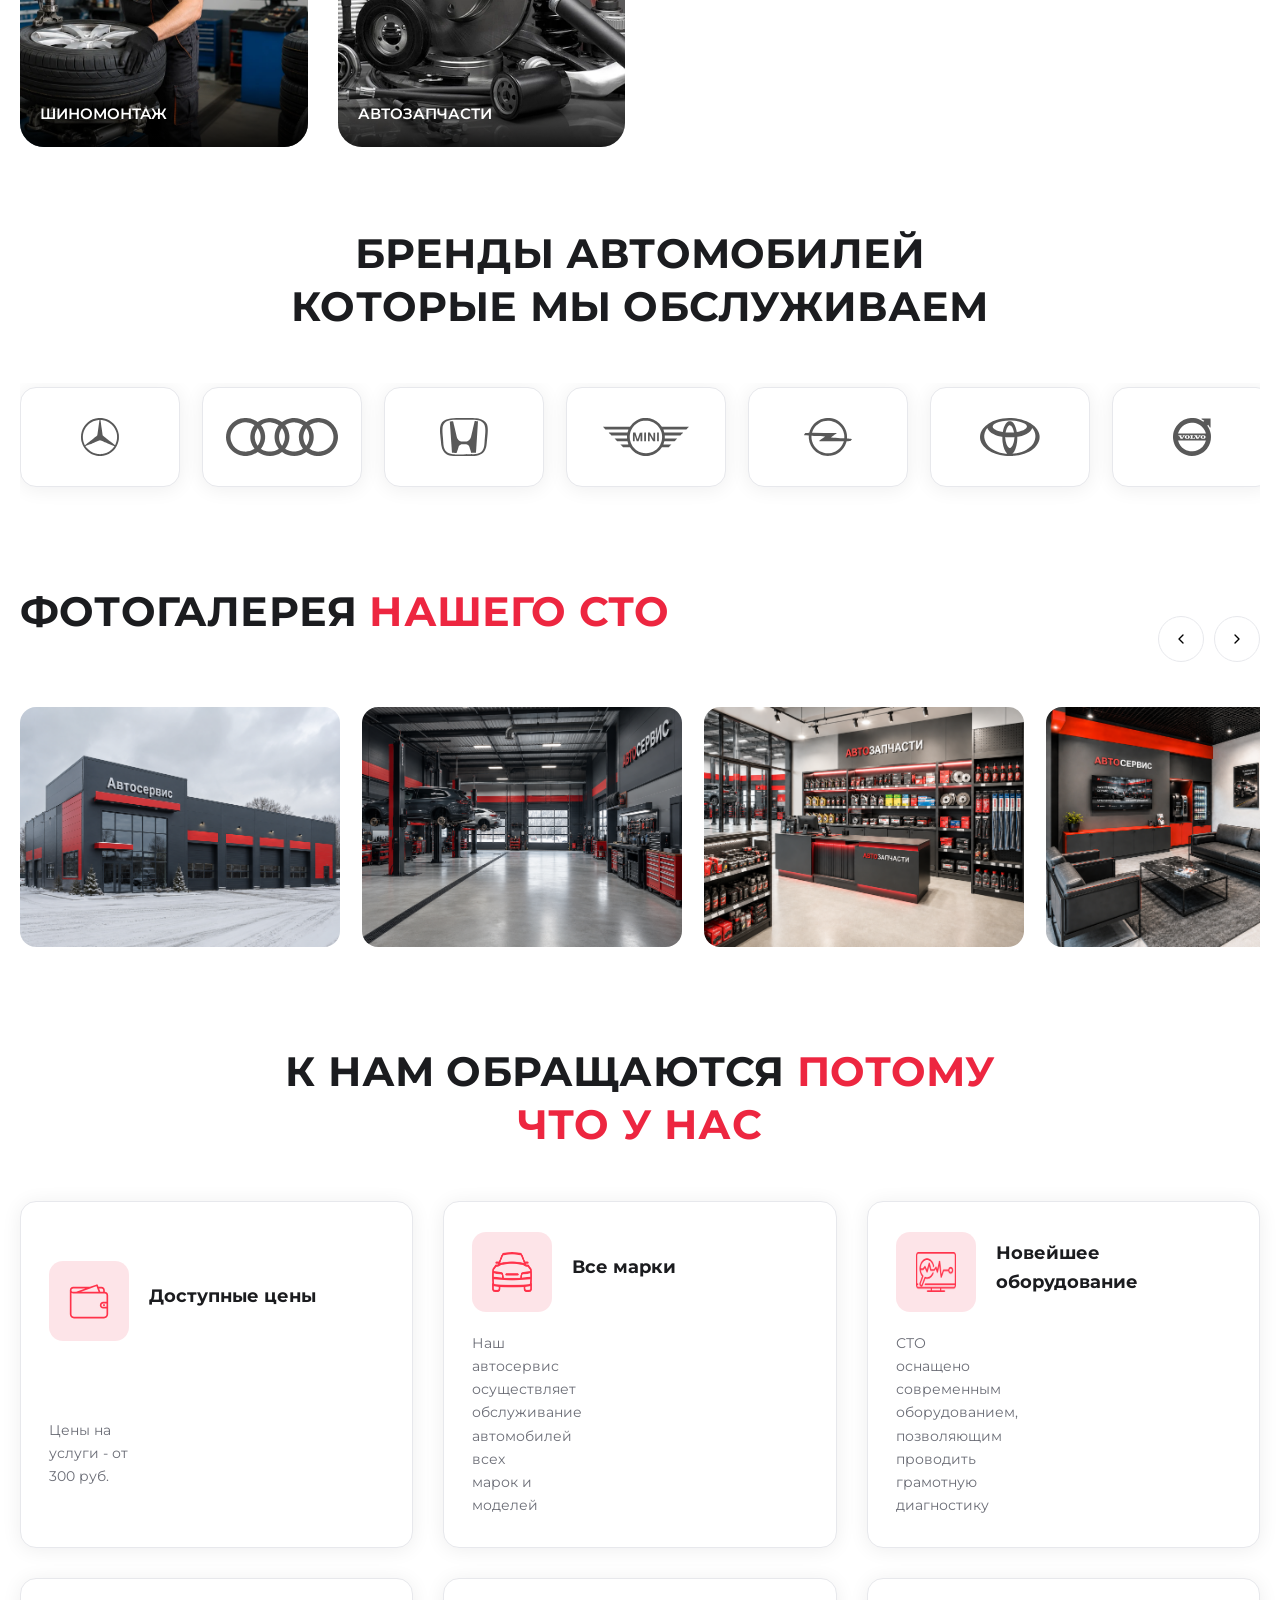
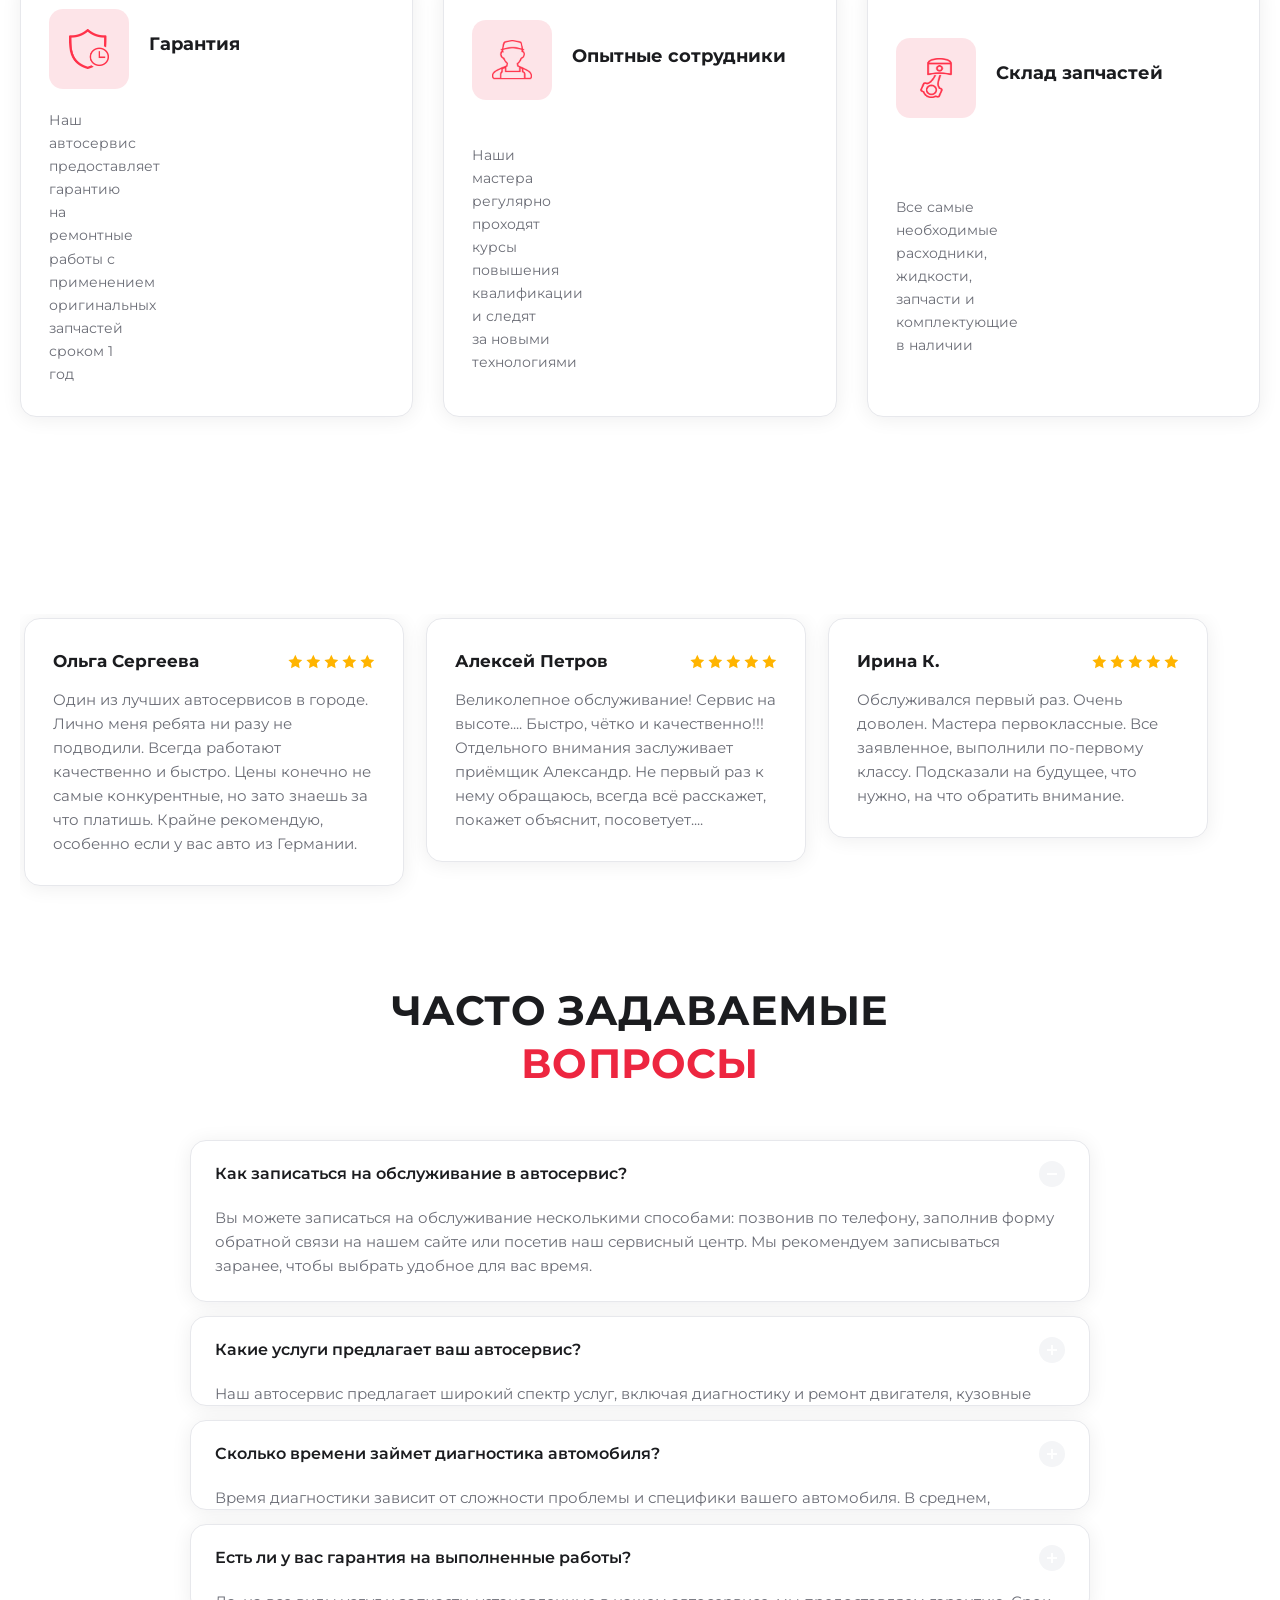
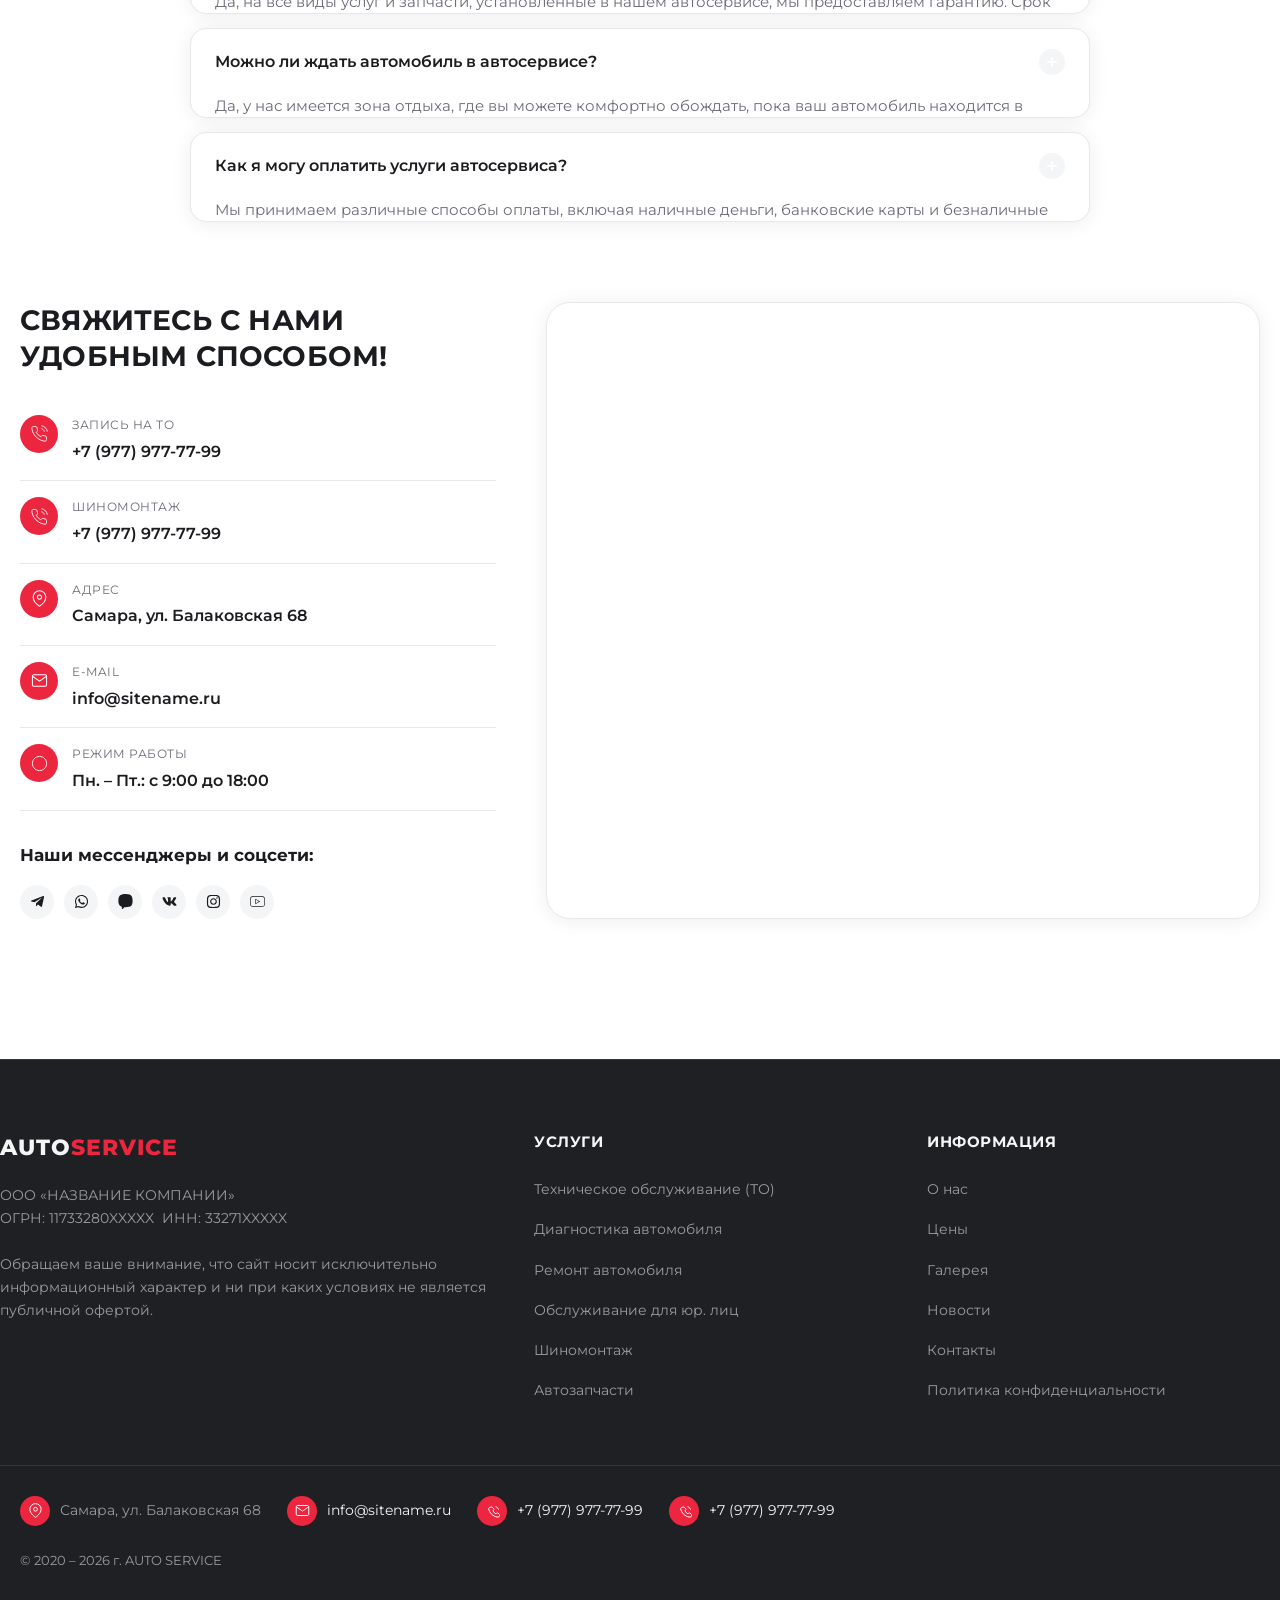
==== commit 2f5536d2: "Title: Remove back_to_top button and fix horizontal menu overflow issues Key features implemented: -" ====
--- a/index.html
+++ b/index.html
@@ -603,9 +603,6 @@
     </div>
     <div class="footer_copy">
       <div class="copyright">© 2020 – 2026 г. AUTO SERVICE</div>
-      <button class="back_to_top" aria-label="Наверх">
-        <svg width="14" height="14" viewBox="0 0 448 512" fill="none"><path d="M4.465 263.536l7.07 7.071c4.686 4.686 12.284 4.686 16.971 0L207 92.113V468c0 6.627 5.373 12 12 12h10c6.627 0 12-5.373 12-12V92.113l178.494 178.493c4.686 4.686 12.284 4.686 16.971 0l7.07-7.071c4.686-4.686 4.686-12.284 0-16.97l-211.05-211.05c-4.686-4.686-12.284-4.686-16.971 0L4.465 246.566c-4.687 4.686-4.687 12.284 0 16.97z" fill="currentColor"/></svg>
-      </button>
     </div>
   </div>
 </div></div>
--- a/css/style.css
+++ b/css/style.css
@@ -437,7 +437,7 @@
   display: flex;
   align-items: center;
   justify-content: space-between;
-  gap: 24px;
+  gap: 16px;
   height: var(--header-h);
   transition: height var(--transition);
 }
@@ -461,26 +461,30 @@
   gap: 4px;
   flex: 1;
   justify-content: center;
+  overflow: hidden;
+  min-width: 0;
 }
 
 .top_menu > ul {
   display: flex;
   align-items: center;
   gap: 2px;
-  flex-wrap: wrap;
+  flex-wrap: nowrap;
   justify-content: center;
+  max-width: 100%;
 }
 
 .top_menu > ul > li {
   position: relative;
+  flex-shrink: 0;
 }
 
 .top_menu > ul > li > a {
   display: flex;
   align-items: center;
   gap: 6px;
-  padding: 12px 16px;
-  font-size: 15px;
+  padding: 12px 12px;
+  font-size: 14px;
   font-weight: 600;
   border-radius: var(--radius-sm);
   transition: color var(--transition), background var(--transition);
@@ -526,14 +530,15 @@
 }
 
 .nav_dropdown.dop_razdel_manu {
-  min-width: 100%;
-  left: 0;
-  transform: translateX(0) translateY(8px);
+  min-width: 700px;
+  width: auto;
+  left: 50%;
+  transform: translateX(-50%) translateY(8px);
   display: grid;
   grid-template-columns: repeat(3, 1fr);
   gap: 20px;
   padding: 20px;
-  max-width: 1200px;
+  max-width: calc(100vw - 40px);
 }
 
 .nav_dropdown.dop_razdel_manu > div {
@@ -552,7 +557,7 @@
   padding: 8px 0 4px;
   white-space: normal;
   word-wrap: break-word;
-  max-width: 280px;
+  max-width: 100%;
 }
 
 li.is_open > .nav_dropdown {
@@ -1024,28 +1029,6 @@
   color: var(--color-text-muted);
 }
 
-.back_to_top {
-  width: 40px;
-  height: 40px;
-  border-radius: 50%;
-  background: var(--color-surface-2);
-  display: flex;
-  align-items: center;
-  justify-content: center;
-  transition: background var(--transition), transform var(--transition);
-  flex-shrink: 0;
-}
-
-.back_to_top:hover {
-  background: var(--color-accent);
-  transform: translateY(-3px);
-}
-
-.back_to_top svg {
-  width: 14px;
-  height: 14px;
-}
-
 .breadcrumbs {
   display: flex;
   flex-wrap: wrap;
@@ -1366,7 +1349,7 @@
 
 .category_left {
   display: grid;
-  grid-template-columns: 350px 1fr;
+  grid-template-columns: 400px 1fr;
   gap: 40px;
 }
 
@@ -2294,18 +2277,11 @@
   }
 
   .category_left {
-    grid-template-columns: 1fr;
+    display: block;
   }
 
   .category_sidebar {
-    position: static;
-    flex-direction: row;
-    flex-wrap: wrap;
-  }
-
-  .category_sidebar .side_nav,
-  .category_sidebar .side_promo {
-    flex: 1 1 260px;
+    display: none;
   }
 
   .category_right .services_block {
